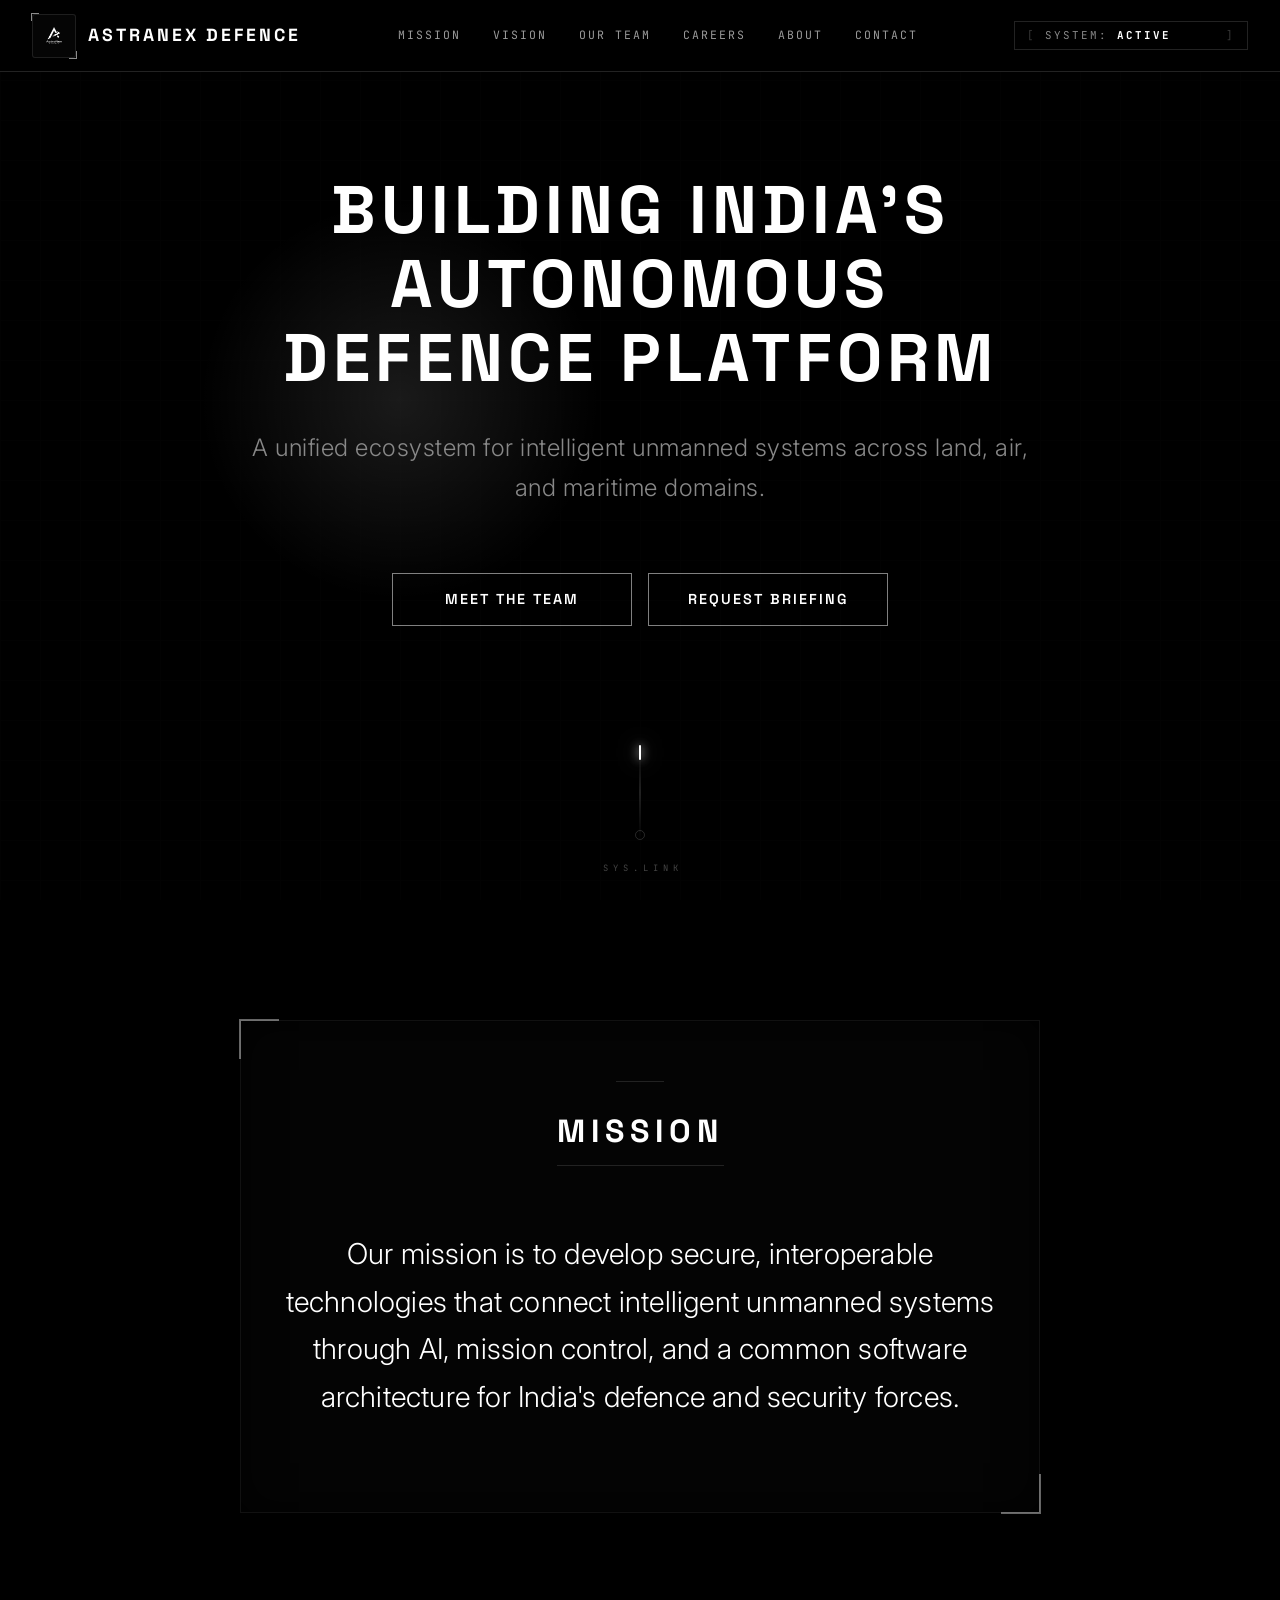
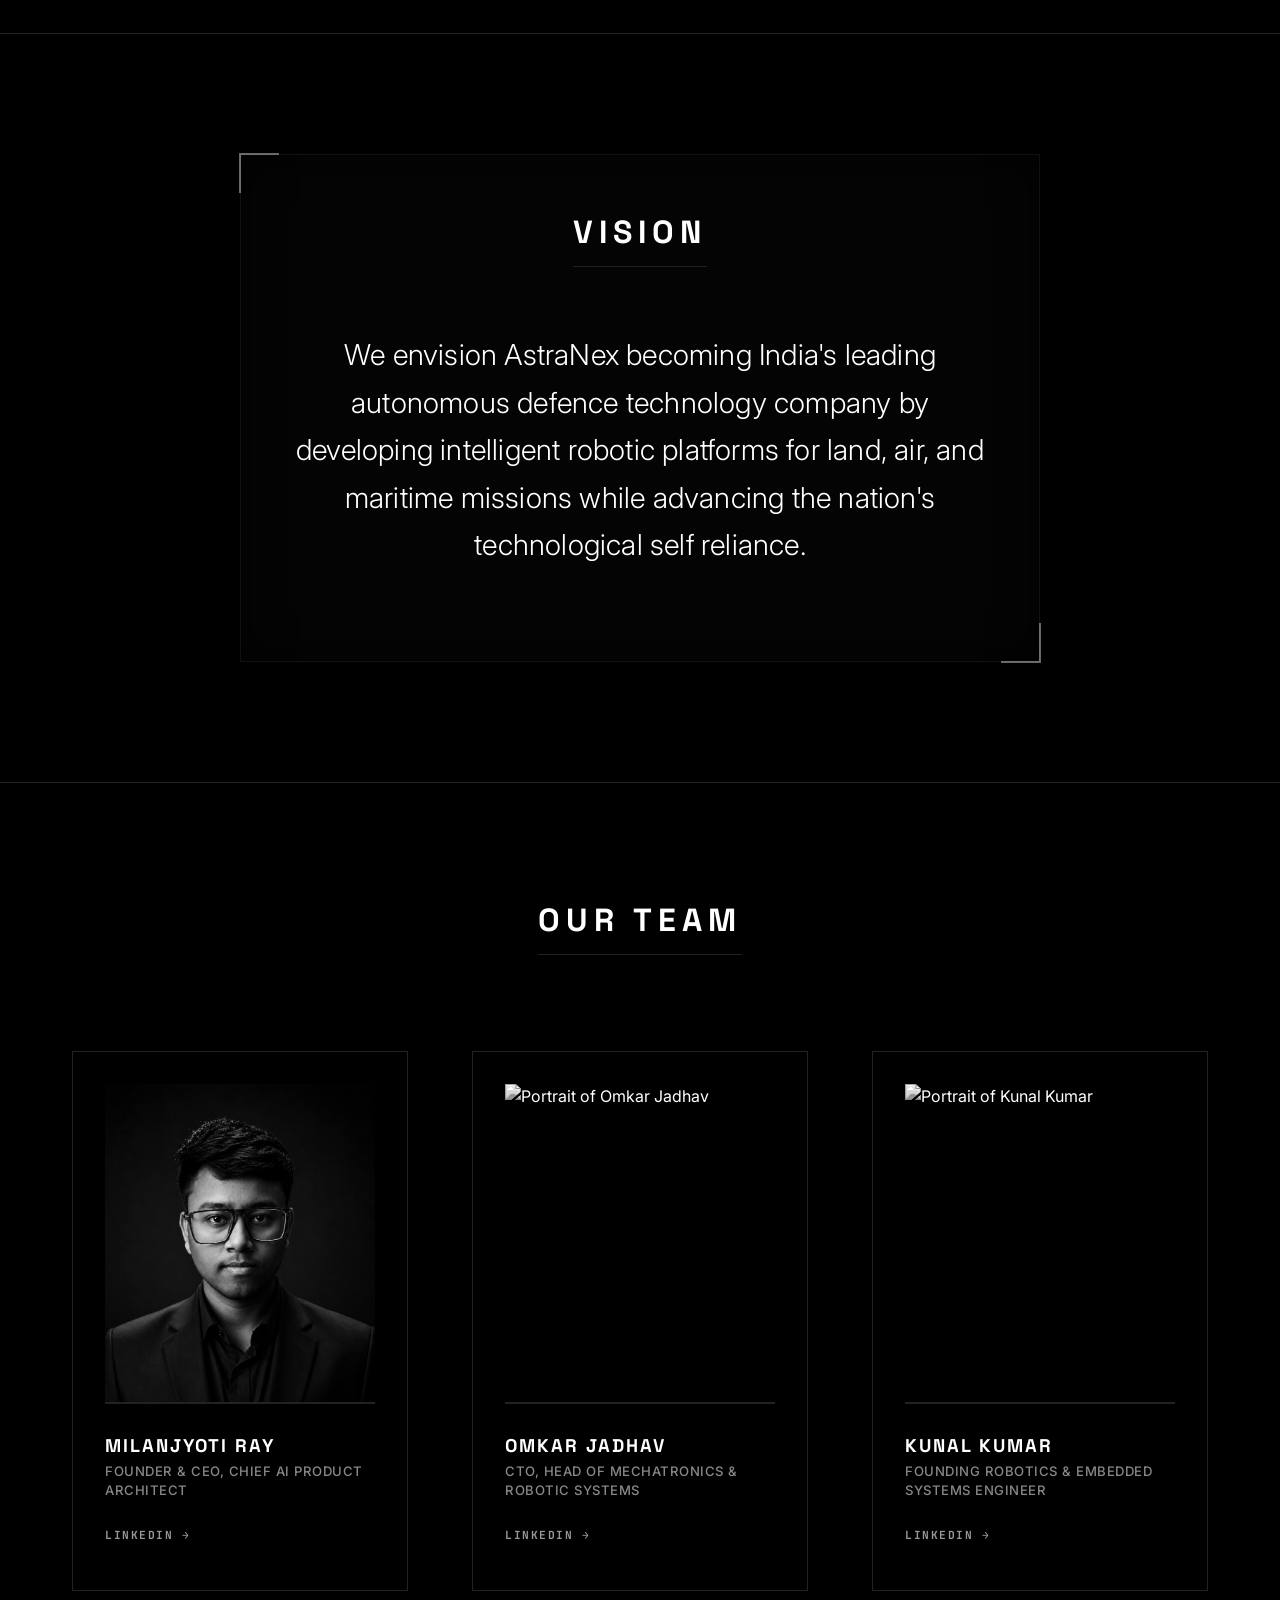
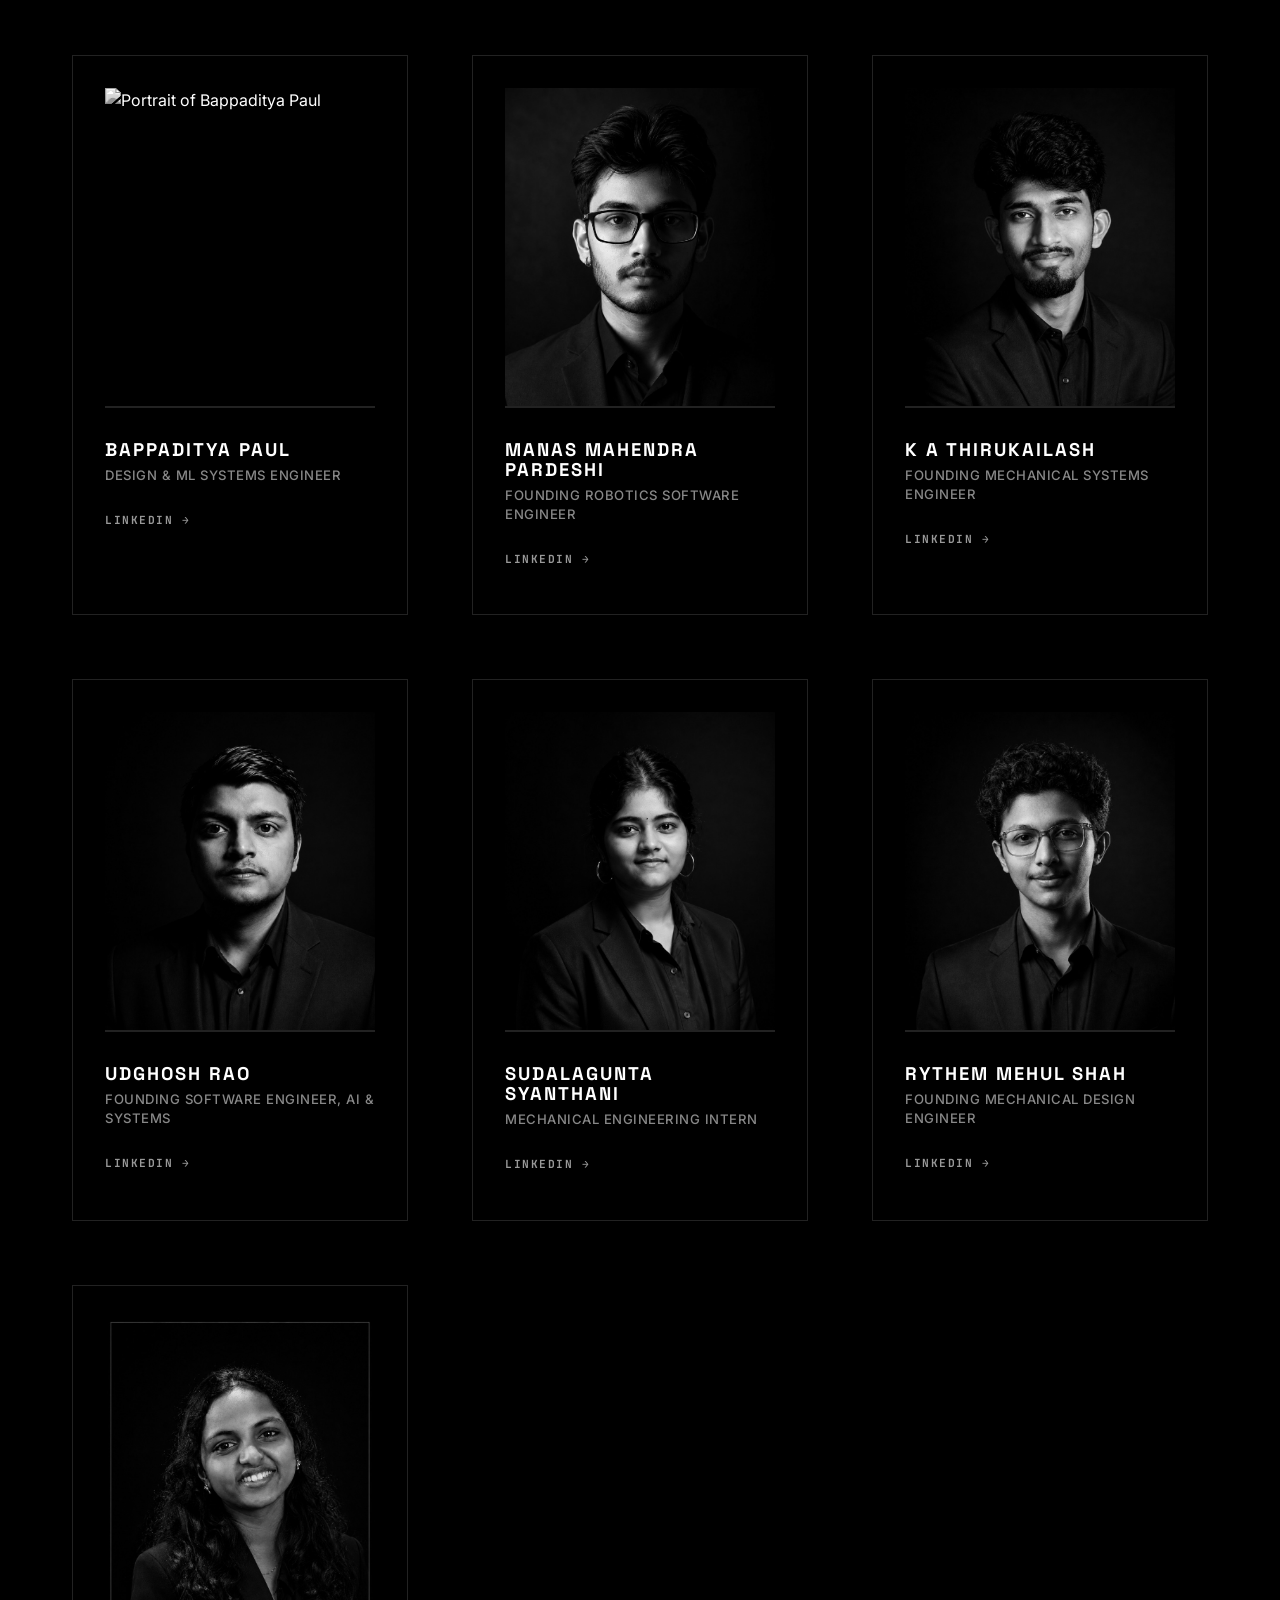
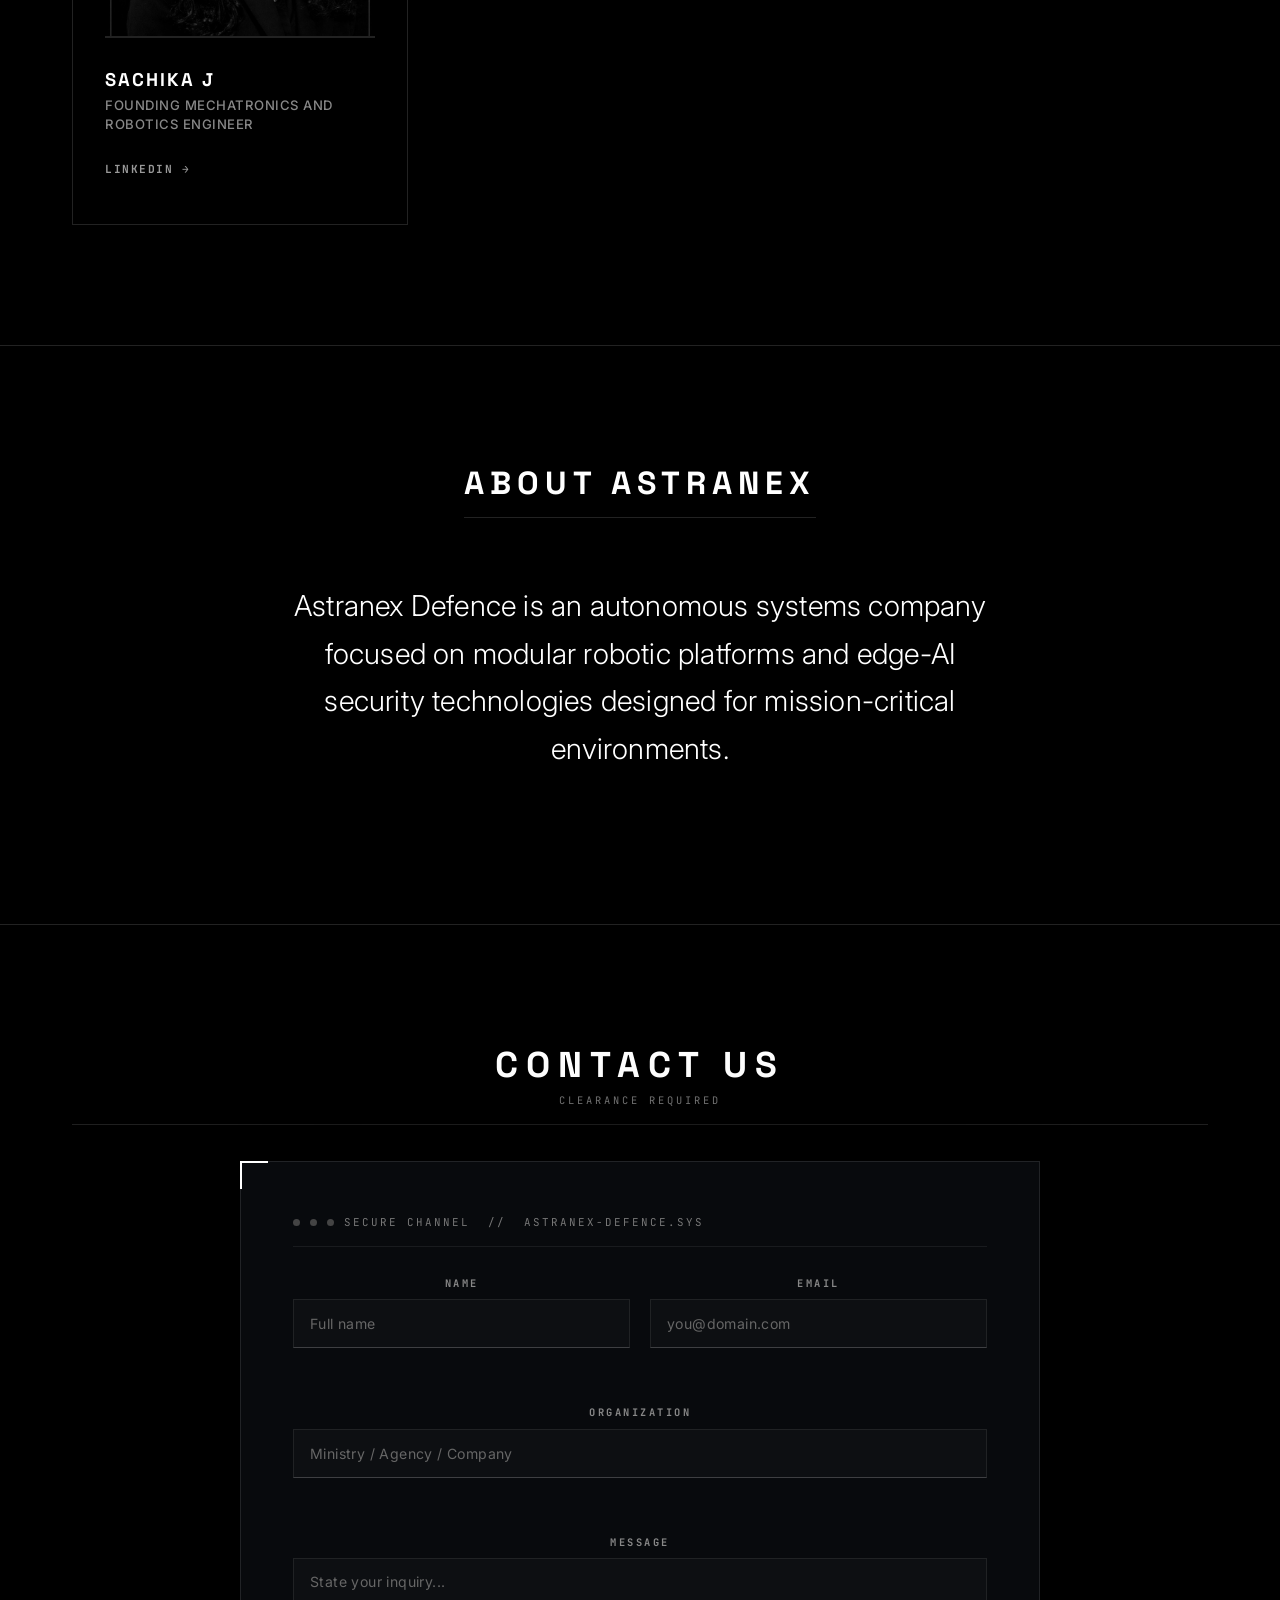
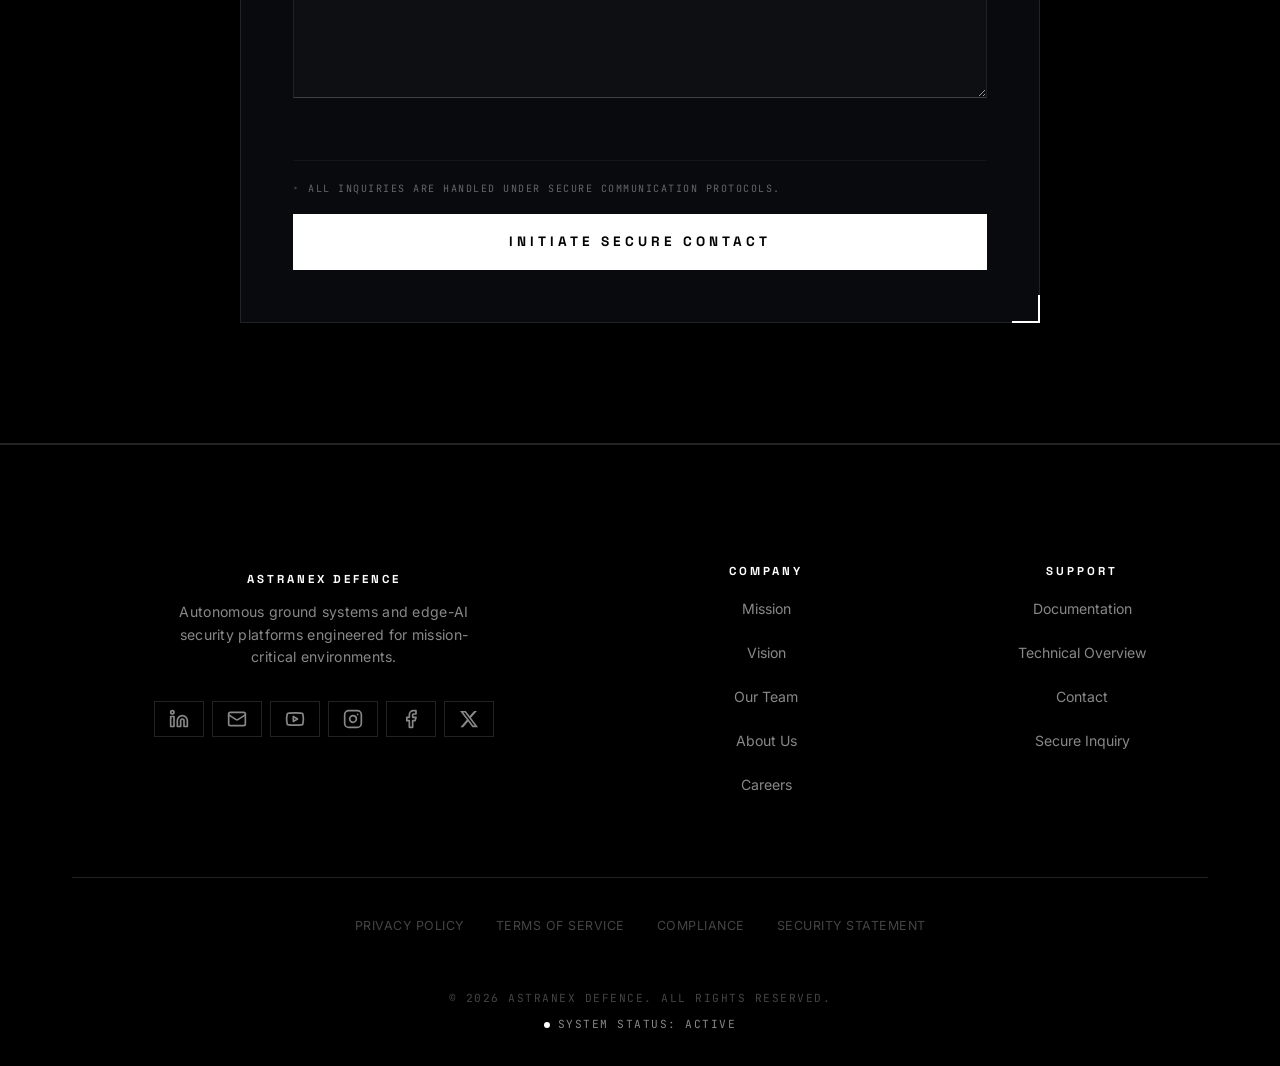
==== index.html @ 492869b7 "Add Sachika J to team section" ====
<!DOCTYPE html>
<html lang="en">

<head>
    <!-- =============================================
         META & SEO
         ============================================= -->
    <meta charset="UTF-8">
    <meta name="viewport" content="width=device-width, initial-scale=1.0, viewport-fit=cover">
    <meta name="google-site-verification" content="GlnCQoNSGDd1tsLClUtDFIzfAUuzWb6lp-mYwBtH8ek" />
    <meta name="description"
        content="Astranex Defence — Autonomous ground systems and edge-AI security platforms engineered for mission-critical environments.">
    <meta name="theme-color" content="#000000">

    <!-- Open Graph -->
    <meta property="og:title" content="Astranex Defence | Intelligent Autonomy">
    <meta property="og:description"
        content="Autonomous defence and security systems powered by advanced robotics and edge-AI.">
    <meta property="og:type" content="website">
    <meta property="og:url" content="https://astranexdefence.com/">
    <meta property="og:image" content="https://astranexdefence.com/photo/astranex-preview.jpg">
    <meta property="og:image:width" content="1200">
    <meta property="og:image:height" content="627">

    <title>Astranex Defence | Intelligent Autonomy</title>

    <!-- =============================================
         FAVICON SETUP (relative paths for GitHub Pages)
         ============================================= -->
    <link rel="icon" type="image/x-icon" href="assets/icons/favicon.ico">
    <link rel="icon" type="image/png" sizes="32x32" href="assets/icons/favicon-32x32.png">
    <link rel="icon" type="image/png" sizes="16x16" href="assets/icons/favicon-16x16.png">
    <link rel="apple-touch-icon" sizes="180x180" href="assets/icons/apple-touch-icon.png">
    <link rel="manifest" href="assets/icons/site.webmanifest">

    <!-- =============================================
         FONTS
         ============================================= -->
    <link rel="preconnect" href="https://fonts.googleapis.com">
    <link rel="preconnect" href="https://fonts.gstatic.com" crossorigin>
    <link
        href="https://fonts.googleapis.com/css2?family=Space+Grotesk:wght@300;400;500;600;700&family=JetBrains+Mono:wght@400;700&family=Inter:wght@300;400;500&display=swap"
        rel="stylesheet">

    <!-- =============================================
         STYLES
         ============================================= -->
    <link rel="stylesheet" href="styles.css">
</head>

<body>
    <!-- Subtle grid background overlay -->
    <div class="grid-overlay" aria-hidden="true"></div>

    <!-- Glowing cursor trailing effect -->
    <div class="cursor-glow" id="cursor-glow" aria-hidden="true"></div>

    <!-- Scroll progress bar (top of viewport) -->
    <div class="scroll-progress" id="scroll-progress" aria-hidden="true"></div>

    <!-- =============================================
         HEADER / NAVIGATION
         ============================================= -->
    <header class="sticky-header" role="banner">
        <!-- Brand -->
        <a href="#hero" class="brand" aria-label="Astranex Defence — return to top">
            <span class="brand-symbol" aria-hidden="true">
                <img src="logo.png" alt="Astranex Defence logo" class="brand-logo" style="object-fit: contain;">
            </span>
            <span class="logo">ASTRANEX DEFENCE</span>
        </a>

        <!-- Desktop navigation -->
        <nav class="main-nav" aria-label="Primary navigation">
            <a href="#mission">Mission</a>
            <a href="#vision">Vision</a>
            <a href="#team">Our Team</a>
            <a href="careers.html">Careers</a>
            <a href="#about">About</a>
            <a href="#contact">Contact</a>
        </nav>

        <!-- System status badge -->
        <div class="system-status" aria-label="System status">SYSTEM: <span class="active"
                aria-live="polite">ACTIVE</span></div>

        <!-- Mobile hamburger button -->
        <button class="hamburger" id="hamburger-btn" aria-label="Toggle navigation menu" aria-expanded="false"
            aria-controls="mobile-menu">
            <span class="hamburger-line"></span>
            <span class="hamburger-line"></span>
            <span class="hamburger-line"></span>
        </button>
    </header>

    <!-- Mobile navigation drawer -->
    <nav class="mobile-nav" id="mobile-menu" aria-label="Mobile navigation" aria-hidden="true">
        <a href="#mission" class="mobile-nav-link">Mission</a>
        <a href="#vision" class="mobile-nav-link">Vision</a>
        <a href="#team" class="mobile-nav-link">Our Team</a>
        <a href="careers.html" class="mobile-nav-link">Careers</a>
        <a href="#about" class="mobile-nav-link">About</a>
        <a href="#contact" class="mobile-nav-link">Contact</a>
    </nav>

    <!-- =============================================
         MAIN CONTENT
         ============================================= -->
    <main>

        <!-- ── HERO ───────────────────────────────── -->
        <section id="hero" class="hero-section" aria-labelledby="hero-heading">
            <div class="container">
                <div class="hero-content">
                    <h1 id="hero-heading">BUILDING INDIA'S AUTONOMOUS DEFENCE PLATFORM</h1>
                    <p class="subtext">A unified ecosystem for intelligent unmanned systems across land, air, and maritime domains.</p>
                    <div class="cta-group">
                        <a href="#team" class="btn btn-primary" id="cta-team">Meet The Team</a>
                        <a href="#contact" class="btn btn-secondary" id="cta-briefing">Request Briefing</a>
                    </div>
                </div>
            </div>

            <!-- Scroll indicator — Fiber Optic Data Stream -->
            <div class="scroll-indicator data-stream" aria-hidden="true" id="hero-scroll">
                <div class="stream-track"></div>
                <div class="stream-packet"></div>
                <div class="stream-target"></div>
                <span class="stream-label">SYS.LINK</span>
            </div>
        </section>

        <!-- ── MISSION ────────────────────────────── -->
        <section id="mission" class="content-section" aria-labelledby="mission-heading">
            <div class="container centered-layout tactical-frame">
                <div class="divider-top" aria-hidden="true"></div>
                <h2 class="section-title" id="mission-heading">MISSION</h2>
                <p class="mission-text">
                    Our mission is to develop secure, interoperable technologies that connect intelligent unmanned systems through AI, mission control, and a common software architecture for India's defence and security forces.
                </p>
            </div>
        </section>

        <!-- ── VISION ─────────────────────────────── -->
        <section id="vision" class="content-section" aria-labelledby="vision-heading">
            <div class="container centered-layout tactical-frame">
                <h2 class="section-title" id="vision-heading">VISION</h2>
                <p class="vision-text">
                    We envision AstraNex becoming India's leading autonomous defence technology company by developing intelligent robotic platforms for land, air, and maritime missions while advancing the nation's technological self reliance.
                </p>
            </div>
        </section>

        <!-- ── TEAM ───────────────────────────────── -->
        <section id="team" class="content-section" aria-labelledby="team-heading">
            <div class="container">
                <h2 class="section-title" id="team-heading">OUR TEAM</h2>
                <div class="team-grid">

                    <article class="team-member">
                        <img src="photo/Milanjyoti Ray.jpeg" alt="Portrait of Milanjyoti Ray" class="team-photo"
                            loading="lazy">
                        <div class="member-info">
                            <h3>Milanjyoti Ray</h3>
                            <div class="role">Founder &amp; CEO, Chief AI Product Architect</div>
                            <div class="expertise">Expertise: Autonomous Systems Strategy, AI Architecture, Defence
                                Product Vision</div>
                            <a href="https://www.linkedin.com/in/milanjyotiray/" class="linkedin-link" target="_blank"
                                rel="noopener noreferrer" aria-label="Milanjyoti Ray on LinkedIn">LinkedIn →</a>
                        </div>
                    </article>

                    <article class="team-member">
                        <img src="photo/Omkar Jadhav.jpeg" alt="Portrait of Omkar Jadhav" class="team-photo"
                            loading="lazy">
                        <div class="member-info">
                            <h3>Omkar Jadhav</h3>
                            <div class="role">CTO, Head of Mechatronics &amp; Robotic Systems</div>
                            <div class="expertise">Expertise: Robotics Engineering, Mechanical Design, Embedded Systems
                            </div>
                            <a href="https://www.linkedin.com/in/omkar-jadhav-399158227/" class="linkedin-link"
                                target="_blank" rel="noopener noreferrer" aria-label="Omkar Jadhav on LinkedIn">LinkedIn
                                →</a>
                        </div>
                    </article>

                    <article class="team-member">
                        <img src="photo/Kunal kumar.jpeg" alt="Portrait of Kunal Kumar" class="team-photo"
                            loading="lazy">
                        <div class="member-info">
                            <h3>Kunal Kumar</h3>
                            <div class="role">Founding Robotics &amp; Embedded Systems Engineer</div>
                            <div class="expertise">Expertise: Embedded Hardware, Mobility Systems, Control Architecture
                            </div>
                            <a href="https://www.linkedin.com/in/kunal-kumar-bb0775247/" class="linkedin-link"
                                target="_blank" rel="noopener noreferrer" aria-label="Kunal Kumar on LinkedIn">LinkedIn
                                →</a>
                        </div>
                    </article>

                    <article class="team-member">
                        <img src="photo/Bappaditya Paul.jpeg" alt="Portrait of Bappaditya Paul" class="team-photo"
                            loading="lazy">
                        <div class="member-info">
                            <h3>Bappaditya Paul</h3>
                            <div class="role">Design &amp; ML Systems Engineer</div>
                            <div class="expertise">Expertise: Machine Learning Systems, Interface Design, AI Deployment
                            </div>
                            <a href="https://www.linkedin.com/in/bappaditya-paul-009669317/" class="linkedin-link"
                                target="_blank" rel="noopener noreferrer"
                                aria-label="Bappaditya Paul on LinkedIn">LinkedIn →</a>
                        </div>
                    </article>
                    <article class="team-member">
                        <img src="photo/Manas Mahendra Pardeshi.jpeg" alt="Portrait of Manas Mahendra Pardeshi" class="team-photo"
                            loading="lazy">
                        <div class="member-info">
                            <h3>Manas Mahendra Pardeshi</h3>
                            <div class="role">Founding Robotics Software Engineer</div>
                            <div class="expertise">Expertise: Robotics Software, ROS2 Development, Autonomous Navigation</div>
                            <a href="https://www.linkedin.com/in/manas-pardeshi-4b58bb352/" class="linkedin-link"
                                target="_blank" rel="noopener noreferrer"
                                aria-label="Manas Mahendra Pardeshi on LinkedIn">LinkedIn →</a>
                        </div>
                    </article>

                    <article class="team-member">
                        <img src="photo/K A Thirukailash.jpeg" alt="Portrait of K A Thirukailash" class="team-photo"
                            loading="lazy">
                        <div class="member-info">
                            <h3>K A Thirukailash</h3>
                            <div class="role">Founding Mechanical Systems Engineer</div>
                            <div class="expertise">Expertise: Mechanical Systems, Thermal Engineering, Robotics &amp; Cybersecurity</div>
                            <a href="https://www.linkedin.com/in/thirukailash-k-a-488a27325" class="linkedin-link"
                                target="_blank" rel="noopener noreferrer"
                                aria-label="K A Thirukailash on LinkedIn">LinkedIn →</a>
                        </div>
                    </article>

                    <article class="team-member">
                        <img src="photo/Udghosh Rao.jpeg" alt="Portrait of Udghosh Rao" class="team-photo"
                            loading="lazy">
                        <div class="member-info">
                            <h3>Udghosh Rao</h3>
                            <div class="role">Founding Software Engineer, AI &amp; Systems</div>
                            <div class="expertise">Expertise: Generative AI, Multi-Agent Systems &amp; Full Stack AI Engineering</div>
                            <a href="https://www.linkedin.com/in/udghosh-rao" class="linkedin-link"
                                target="_blank" rel="noopener noreferrer"
                                aria-label="Udghosh Rao on LinkedIn">LinkedIn →</a>
                        </div>
                    </article>

                    <article class="team-member">
                        <img src="photo/Sudalagunta Syanthani.jpeg" alt="Portrait of Sudalagunta Syanthani" class="team-photo"
                            loading="lazy">
                        <div class="member-info">
                            <h3>Sudalagunta Syanthani</h3>
                            <div class="role">Mechanical Engineering Intern</div>
                            <div class="expertise">Expertise: Aerospace Systems, CFD &amp; UAV Design</div>
                            <a href="https://www.linkedin.com/in/syanthani-sudalagunta-7404972a0" class="linkedin-link"
                                target="_blank" rel="noopener noreferrer"
                                aria-label="Sudalagunta Syanthani on LinkedIn">LinkedIn →</a>
                        </div>
                    </article>

                    <article class="team-member">
                        <img src="photo/Rythem Mehul Shah.jpeg" alt="Portrait of Rythem Mehul Shah" class="team-photo"
                            loading="lazy">
                        <div class="member-info">
                            <h3>Rythem Mehul Shah</h3>
                            <div class="role">Founding Mechanical Design Engineer</div>
                            <div class="expertise">Expertise: Mechanical Design, Vehicle Dynamics, FEA</div>
                            <a href="https://www.linkedin.com/in/rythem-shah" class="linkedin-link"
                                target="_blank" rel="noopener noreferrer"
                                aria-label="Rythem Mehul Shah on LinkedIn">LinkedIn →</a>
                        </div>
                    </article>

                    <article class="team-member">
                        <img src="photo/Sachika J.jpeg" alt="Portrait of Sachika J" class="team-photo"
                            loading="lazy">
                        <div class="member-info">
                            <h3>Sachika J</h3>
                            <div class="role">Founding Mechatronics and Robotics Engineer</div>
                            <div class="expertise">Expertise: Mechatronics, Robotics Control, Embedded Systems &amp; Sensor Integration</div>
                            <a href="https://www.linkedin.com/in/sachika-jayakumar" class="linkedin-link"
                                target="_blank" rel="noopener noreferrer"
                                aria-label="Sachika J on LinkedIn">LinkedIn →</a>
                        </div>
                    </article>

                </div>
            </div>
        </section>

        <!-- ── ABOUT ──────────────────────────────── -->
        <section id="about" class="content-section" aria-labelledby="about-heading">
            <div class="container centered-layout">
                <h2 class="section-title" id="about-heading">ABOUT ASTRANEX</h2>
                <p class="about-text">Astranex Defence is an autonomous systems company focused on modular robotic
                    platforms and edge-AI security technologies designed for mission-critical environments.</p>
            </div>
        </section>


        <!-- ── CONTACT ────────────────────────────── -->
        <section id="contact" class="content-section" aria-labelledby="contact-heading">
            <div class="container">
                <h2 class="section-title" id="contact-heading">CONTACT US</h2>
                <div class="form-container" role="region" aria-label="Secure contact form">
                    <!-- Terminal-style header bar -->
                    <div class="terminal-header" aria-hidden="true">
                        <span class="terminal-dot"></span>
                        <span class="terminal-dot"></span>
                        <span class="terminal-dot"></span>
                        SECURE CHANNEL &nbsp;// &nbsp;ASTRANEX-DEFENCE.SYS
                    </div>

                    <form class="contact-form" id="contact-form" novalidate>
                        <div class="form-row">
                            <div class="form-group">
                                <label for="name">NAME</label>
                                <input type="text" id="name" name="name" placeholder="Full name" required
                                    autocomplete="name">
                                <span class="field-line" aria-hidden="true"></span>
                                <span class="error-log" id="name-error" aria-live="polite"></span>
                            </div>
                            <div class="form-group">
                                <label for="email">EMAIL</label>
                                <input type="email" id="email" name="email" placeholder="you@domain.com" required
                                    autocomplete="email">
                                <span class="field-line" aria-hidden="true"></span>
                                <span class="error-log" id="email-error" aria-live="polite"></span>
                            </div>
                        </div>
                        <div class="form-group">
                            <label for="org">ORGANIZATION</label>
                            <input type="text" id="org" name="org" placeholder="Ministry / Agency / Company"
                                autocomplete="organization" required>
                            <span class="field-line" aria-hidden="true"></span>
                            <span class="error-log" id="org-error" aria-live="polite"></span>
                        </div>
                        <div class="form-group">
                            <label for="message">MESSAGE</label>
                            <textarea id="message" name="message" rows="5" placeholder="State your inquiry..."
                                required></textarea>
                            <span class="field-line" aria-hidden="true"></span>
                            <span class="error-log" id="message-error" aria-live="polite"></span>
                        </div>
                        <div class="form-footer">
                            <span class="secure-note">All inquiries are handled under secure communication
                                protocols.</span>
                            <button type="submit" class="btn-submit" id="submit-btn">Initiate Secure Contact</button>
                        </div>
                    </form>
                </div>
            </div>
        </section>

    </main>

    <!-- =============================================
         FOOTER
         ============================================= -->
    <footer class="main-footer" role="contentinfo">
        <div class="container">
            <div class="footer-grid">

                <!-- Brand column -->
                <div class="footer-col brand-col">
                    <h4 class="footer-heading brand">ASTRANEX DEFENCE</h4>
                    <p class="footer-desc">Autonomous ground systems and edge-AI security platforms engineered for
                        mission-critical environments.</p>
                    <nav class="social-links" aria-label="Social media links">
                        <a href="https://www.linkedin.com/company/astranexdefence/" target="_blank"
                            rel="noopener noreferrer" class="social-icon" aria-label="LinkedIn"><svg xmlns="http://www.w3.org/2000/svg" width="24" height="24" viewBox="0 0 24 24" fill="none" stroke="currentColor" stroke-width="2" stroke-linecap="round" stroke-linejoin="round"><path d="M16 8a6 6 0 0 1 6 6v7h-4v-7a2 2 0 0 0-2-2 2 2 0 0 0-2 2v7h-4v-7a6 6 0 0 1 6-6z" /><rect width="4" height="12" x="2" y="9" /><circle cx="4" cy="4" r="2" /></svg></a>
                        <a href="https://mail.google.com/mail/?view=cm&to=astranexdefence@gmail.com" target="_blank"
                            rel="noopener noreferrer" class="social-icon" aria-label="Email"><svg xmlns="http://www.w3.org/2000/svg" width="24" height="24" viewBox="0 0 24 24" fill="none" stroke="currentColor" stroke-width="2" stroke-linecap="round" stroke-linejoin="round"><rect width="20" height="16" x="2" y="4" rx="2" /><path d="m22 7-8.97 5.7a1.94 1.94 0 0 1-2.06 0L2 7" /></svg></a>
                        <a href="https://www.youtube.com/@astranexdefence" target="_blank" rel="noopener noreferrer"
                            class="social-icon" aria-label="YouTube"><svg xmlns="http://www.w3.org/2000/svg" width="24" height="24" viewBox="0 0 24 24" fill="none" stroke="currentColor" stroke-width="2" stroke-linecap="round" stroke-linejoin="round"><path d="M2.5 17a24.12 24.12 0 0 1 0-10 2 2 0 0 1 2-2 68.4 68.4 0 0 1 15 0 2 2 0 0 1 2 2 24.12 24.12 0 0 1 0 10 2 2 0 0 1-2 2 68.4 68.4 0 0 1-15 0 2 2 0 0 1-2-2z" /><path d="m10 15 5-3-5-3z" /></svg></a>
                        <a href="https://www.instagram.com/astranexdefence/" target="_blank" rel="noopener noreferrer"
                            class="social-icon" aria-label="Instagram"><svg xmlns="http://www.w3.org/2000/svg" width="24" height="24" viewBox="0 0 24 24" fill="none" stroke="currentColor" stroke-width="2" stroke-linecap="round" stroke-linejoin="round"><rect width="20" height="20" x="2" y="2" rx="5" ry="5" /><path d="M16 11.37A4 4 0 1 1 12.63 8 4 4 0 0 1 16 11.37z" /><line x1="17.5" x2="17.51" y1="6.5" y2="6.5" /></svg></a>
                        <a href="https://www.facebook.com/profile.php?id=61588546832508" target="_blank"
                            rel="noopener noreferrer" class="social-icon"
                            aria-label="Facebook"><svg xmlns="http://www.w3.org/2000/svg" width="24" height="24" viewBox="0 0 24 24" fill="none" stroke="currentColor" stroke-width="2" stroke-linecap="round" stroke-linejoin="round"><path d="M18 2h-3a5 5 0 0 0-5 5v3H7v4h3v8h4v-8h3l1-4h-4V7a1 1 0 0 1 1-1h3z" /></svg></a>
                        <a href="https://x.com/astranexdefence" target="_blank" rel="noopener noreferrer"
                            class="social-icon social-icon--x" aria-label="X (formerly Twitter)"><svg xmlns="http://www.w3.org/2000/svg" width="24" height="24" viewBox="0 0 24 24" fill="currentColor">
                                <path d="M18.244 2.25h3.308l-7.227 8.26 8.502 11.24H16.17l-5.214-6.817L4.99 21.75H1.68l7.73-8.835L1.254 2.25H8.08l4.713 6.231zm-1.161 17.52h1.833L7.084 4.126H5.117z"/>
                            </svg></a>
                    </nav>
                </div>

                <!-- Company links -->
                <div class="footer-col">
                    <h4 class="footer-heading">COMPANY</h4>
                    <ul class="footer-nav">
                        <li><a href="#mission">Mission</a></li>
                        <li><a href="#vision">Vision</a></li>
                        <li><a href="#team">Our Team</a></li>
                        <li><a href="#about">About Us</a></li>
                        <li><a href="careers.html">Careers</a></li>
                    </ul>
                </div>

                <!-- Support links -->
                <div class="footer-col">
                    <h4 class="footer-heading">SUPPORT</h4>
                    <ul class="footer-nav">
                        <li><a href="#contact">Documentation</a></li>
                        <li><a href="#contact">Technical Overview</a></li>
                        <li><a href="#contact">Contact</a></li>
                        <li><a href="#contact">Secure Inquiry</a></li>
                    </ul>
                </div>
            </div>

            <!-- Legal links -->
            <nav class="footer-legal" aria-label="Legal links">
                <a href="#contact">Privacy Policy</a>
                <a href="#contact">Terms of Service</a>
                <a href="#contact">Compliance</a>
                <a href="#contact">Security Statement</a>
            </nav>

            <!-- Bottom bar -->
            <div class="footer-bottom">
                <div class="copyright">© 2026 Astranex Defence. All rights reserved.</div>
                <div class="footer-status" aria-label="System online">
                    <span class="status-dot-live" aria-hidden="true"></span>
                    System Status: Active
                </div>
            </div>
        </div>
    </footer>

    <!-- =============================================
         TEAM MODAL POPUP
         ============================================= -->
    <div id="team-modal" class="team-modal" aria-hidden="true">
        <div class="team-modal-backdrop"></div>
        <div class="team-modal-container">
            <button class="team-modal-close" aria-label="Close modal">&times;</button>
            <div class="team-modal-body">
                <img src="" alt="" class="team-modal-photo" id="modal-photo">
                <div class="team-modal-info">
                    <h3 class="team-modal-name" id="modal-name"></h3>
                    <div class="team-modal-role" id="modal-role"></div>
                    <div class="team-modal-expertise" id="modal-expertise"></div>
                    <a href="#" class="btn btn-primary team-modal-linkedin" id="modal-linkedin" target="_blank" rel="noopener noreferrer">LinkedIn Profile</a>
                </div>
            </div>
        </div>
    </div>

    <!-- =============================================
         SCRIPTS
         ============================================= -->
    <script src="https://unpkg.com/lenis@1.1.20/dist/lenis.min.js"></script>
    <script src="script.js"></script>
</body>

</html>
---- styles.css ----
/* ==============================================
   ASTRANEX DEFENCE — Main Stylesheet
   Futuristic · Dark · Defence-Tech · Production-Ready
   ============================================== */

/* ──────────────────────────────────────────────
   1. DESIGN TOKENS
   ────────────────────────────────────────────── */
:root {
  /* Colors */
  --bg-color: #000000;
  --bg-surface: #080a0d;
  --text-primary: #ffffff;
  --text-secondary: #888888;
  --text-tertiary: #444444;
  --accent-color: #ffffff;
  --border-color: #222222;
  --border-light: rgba(255, 255, 255, 0.1);

  /* Typography */
  --font-primary: "Inter", sans-serif;
  --font-heading: "Space Grotesk", sans-serif;
  --font-mono: "JetBrains Mono", monospace;

  /* Spacing scale */
  --spacing-xs: 8px;
  --spacing-sm: 16px;
  --spacing-md: 32px;
  --spacing-lg: 64px;
  --spacing-xl: 120px;

  /* Header height — used for offset calculations */
  --header-h: 72px;
}

/* Mobile header is taller; override in breakpoint */
@media (max-width: 768px) {
  :root {
    --header-h: 60px;
  }
}

/* ──────────────────────────────────────────────
   2. RESET & BASE
   ────────────────────────────────────────────── */
*,
*::before,
*::after {
  margin: 0;
  padding: 0;
  box-sizing: border-box;
}

html {
  scroll-behavior: auto; /* Required for Lenis smooth scroll */
  font-size: 16px;
  background-color: var(--bg-color);
  color: var(--text-primary);
  /* Prevent horizontal scroll */
  overflow-x: hidden;
}

body {
  font-family: var(--font-primary);
  line-height: 1.6;
  overflow-x: hidden;
  -webkit-font-smoothing: antialiased;
  -moz-osx-font-smoothing: grayscale;

  /**
   * TACTICAL CROSSHAIR CURSOR
   * Replaces the native browser pointer with a custom SVG crosshair.
   * Encoded directly in CSS to avoid external HTTP requests or missing asset errors.
   */
  cursor: url("data:image/svg+xml,%3Csvg width='24' height='24' viewBox='0 0 24 24' xmlns='http://www.w3.org/2000/svg'%3E%3Cpath d='M12 2v20M2 12h20M12 8a4 4 0 1 0 0 8 4 4 0 1 0 0-8z' stroke='white' stroke-width='1.5' fill='none' opacity='0.7'/%3E%3C/svg%3E") 12 12, crosshair;
}

/* Ensure interactive elements keep the tactical crosshair or a pointer variant */
a, button, input, textarea, .team-member, .btn, .social-icon {
  cursor: url("data:image/svg+xml,%3Csvg width='24' height='24' viewBox='0 0 24 24' xmlns='http://www.w3.org/2000/svg'%3E%3Cpath d='M12 2v20M2 12h20M12 8a4 4 0 1 0 0 8 4 4 0 1 0 0-8z' stroke='white' stroke-width='1.5' fill='none' opacity='1'/%3E%3Ccircle cx='12' cy='12' r='2' fill='white'/%3E%3C/svg%3E") 12 12, pointer !important;
}

/* Anchor base */
a {
  text-decoration: none;
  color: inherit;
  transition: all 0.3s ease;
}

/* Images */
img {
  display: block;
  max-width: 100%;
}

/* Remove list bullets globally (nav lists handled separately) */
ul {
  list-style: none;
}

/* ──────────────────────────────────────────────
   3. TYPOGRAPHY
   ────────────────────────────────────────────── */
h1,
h2,
h3,
h4,
h5,
h6 {
  font-family: var(--font-heading);
  text-transform: uppercase;
  font-weight: 700;
  letter-spacing: 3px;
  margin-bottom: var(--spacing-sm);
  line-height: 1.1;
}

h1 {
  font-size: clamp(2rem, 5.5vw, 4.2rem);
  letter-spacing: clamp(2px, 1vw, 5px);
  margin-bottom: var(--spacing-md);
}

h2.section-title {
  font-size: clamp(1.4rem, 3vw, 2rem);
  letter-spacing: clamp(4px, 1.2vw, 6px);
  border-bottom: 1px solid var(--border-color);
  padding-bottom: var(--spacing-sm);
  margin-bottom: var(--spacing-lg);
  display: inline-block;
}

h3 {
  font-size: clamp(1rem, 2vw, 1.2rem);
  letter-spacing: 2px;
}

p {
  color: var(--text-secondary);
  font-size: clamp(0.95rem, 1.5vw, 1.05rem);
  margin-bottom: var(--spacing-md);
  letter-spacing: 0.3px;
  line-height: 1.7;
}

/* ──────────────────────────────────────────────
   4. LAYOUT UTILITIES
   ────────────────────────────────────────────── */
.container {
  max-width: 1200px;
  margin: 0 auto;
  padding: 0 var(--spacing-md);
  position: relative;
}

.centered-layout {
  text-align: center;
  max-width: 800px;
  margin-left: auto;
  margin-right: auto;
}

/**
 * TACTICAL FRAME EFFECT
 * Used to wrap the Mission and Vision text blocks.
 * Employs a very subtle backdrop-filter to create a physically 'frosted' glass plate 
 * hovering over the background grid, along with an inset black shadow for depth.
 */
.tactical-frame {
  position: relative;
  padding: 60px 40px;
  background: rgba(255, 255, 255, 0.015);
  border: 1px solid rgba(255, 255, 255, 0.05);
  box-shadow: inset 0 0 40px rgba(0, 0, 0, 0.8);
  -webkit-backdrop-filter: blur(4px);
  backdrop-filter: blur(4px);
  transition: border-color 0.4s ease, box-shadow 0.4s ease;
}

.tactical-frame::before,
.tactical-frame::after {
  content: "";
  position: absolute;
  width: 40px;
  height: 40px;
  border: 2px solid rgba(255, 255, 255, 0.4);
  pointer-events: none;
  transition: all 0.4s cubic-bezier(0.165, 0.84, 0.44, 1);
}

.tactical-frame::before {
  top: -2px;
  left: -2px;
  border-right: none;
  border-bottom: none;
}

.tactical-frame::after {
  bottom: -2px;
  right: -2px;
  border-left: none;
  border-top: none;
}

.tactical-frame:hover {
  border-color: rgba(255, 255, 255, 0.1);
  box-shadow: inset 0 0 60px rgba(0, 0, 0, 0.9), 0 0 30px rgba(255, 255, 255, 0.02);
}

.tactical-frame:hover::before,
.tactical-frame:hover::after {
  width: 60px;
  height: 60px;
  border-color: rgba(255, 255, 255, 1);
  box-shadow: 0 0 15px rgba(255, 255, 255, 0.4);
}

@media (max-width: 480px) {
  .container {
    padding: 0 var(--spacing-sm);
  }
}

/* ──────────────────────────────────────────────
   5. GRID OVERLAY BACKGROUND
   ────────────────────────────────────────────── */
.grid-overlay {
  position: fixed;
  inset: 0;
  background-image:
    linear-gradient(var(--border-color) 1px, transparent 1px),
    linear-gradient(90deg, var(--border-color) 1px, transparent 1px);
  background-size: 40px 40px;
  opacity: 0.07;
  pointer-events: none;
  z-index: 0;
}

/**
 * LASER SCAN ANIMATION
 * Creates a glowing horizontal bar that physically sweeps down the user's screen 
 * to mimic a radar or system diagnostic scanning the grid.
 */
.grid-overlay::after {
  content: "";
  position: absolute;
  top: 0;
  left: 0;
  right: 0;
  height: 2px;
  background: rgba(255, 255, 255, 0.4);
  /* Heavy glowing box-shadow for light emission */
  box-shadow: 0 0 20px rgba(255, 255, 255, 0.8), 0 0 40px rgba(255, 255, 255, 0.4);
  animation: laserScan 10s linear infinite;
  opacity: 0;
}

@keyframes laserScan {
  0% { transform: translateY(-50px); opacity: 0; }
  5% { opacity: 1; }
  95% { opacity: 1; }
  100% { transform: translateY(110vh); opacity: 0; }
}

/* ──────────────────────────────────────────────
   6. HEADER
   ────────────────────────────────────────────── */
.sticky-header {
  position: fixed;
  top: 0;
  left: 0;
  width: 100%;
  height: var(--header-h);
  display: flex;
  align-items: center;
  justify-content: space-between;
  padding: 0 var(--spacing-md);
  gap: var(--spacing-sm);
  background-color: rgba(0, 0, 0, 0.96);
  border-bottom: 1px solid var(--border-color);
  z-index: 1000;
  -webkit-backdrop-filter: blur(12px);
  backdrop-filter: blur(12px);
}

/* ── Brand ── */
.brand {
  display: inline-flex;
  align-items: center;
  gap: 12px;
  flex-shrink: 0;
}

.brand-symbol {
  width: 44px;
  height: 44px;
  display: inline-flex;
  align-items: center;
  justify-content: center;
  border: 1px solid var(--border-light);
  background: #050505;
  border-radius: 3px;
  position: relative;
  padding: 4px;
  transition: all 0.4s cubic-bezier(0.165, 0.84, 0.44, 1);
  flex-shrink: 0;
}

/**
 * BRAND LOGO CORNER BRACKETS
 * Generates the physical 'HUD' targeting brackets entirely using CSS pseudo-elements (::before / ::after)
 * without needing extra HTML wrappers.
 */
.brand-symbol::before,
.brand-symbol::after {
  content: "";
  position: absolute;
  width: 8px;
  height: 8px;
  border: 1px solid rgba(255, 255, 255, 0.55);
}

/* Top-Left Bracket */
.brand-symbol::before {
  top: -2px;
  left: -2px;
  border-right: none;
  border-bottom: none;
}

/* Bottom-Right Bracket */
.brand-symbol::after {
  bottom: -2px;
  right: -2px;
  border-left: none;
  border-top: none;
}

.brand-symbol:hover {
  border-color: var(--text-primary);
  /* Slightly expand the logo container, pushing the brackets outward */
  transform: scale(1.06);
}

.brand-logo {
  width: 100%;
  height: 100%;
  object-fit: cover;
  filter: grayscale(100%) brightness(1.1);
  image-rendering: -webkit-optimize-contrast;
}

.logo {
  font-family: var(--font-heading);
  font-weight: 700;
  letter-spacing: 3px;
  font-size: clamp(0.75rem, 1.5vw, 1.1rem);
  color: #ffffff;
  text-transform: uppercase;
  white-space: nowrap;
}

/* ── Desktop navigation ── */
.main-nav {
  display: flex;
  align-items: center;
  gap: var(--spacing-md);
}

.main-nav a {
  font-family: var(--font-mono);
  font-size: 0.72rem;
  text-transform: uppercase;
  letter-spacing: 2px;
  position: relative;
  opacity: 0.6;
  padding: 4px 0;
  /* Enlarge touch target */
  min-height: 44px;
  display: inline-flex;
  align-items: center;
  transition: opacity 0.3s ease, text-shadow 0.3s ease;
}

.main-nav a:hover,
.main-nav a:focus-visible {
  opacity: 1;
  text-shadow: 0 0 12px rgba(255, 255, 255, 0.4);
}

/* Underline sweep on hover */
.main-nav a::after {
  content: "";
  position: absolute;
  bottom: -2px;
  left: 0;
  width: 0;
  height: 1px;
  background-color: var(--text-primary);
  box-shadow: 0 0 8px rgba(255, 255, 255, 0.6);
  transition: width 0.45s cubic-bezier(0.165, 0.84, 0.44, 1);
}

.main-nav a:hover::after {
  width: 100%;
}

/* ── System status badge ── */
.system-status {
  font-family: var(--font-mono);
  font-size: 0.68rem;
  color: var(--text-secondary);
  letter-spacing: 2px;
  text-transform: uppercase;
  border: 1px solid var(--border-color);
  padding: 5px 12px;
  white-space: nowrap;
  flex-shrink: 0;
}

.system-status::before {
  content: "[ ";
  opacity: 0.4;
}

.system-status::after {
  content: " ]";
  opacity: 0.4;
}

.system-status .active {
  color: var(--text-primary);
  font-weight: 700;
  transition: opacity 0.15s ease;
  display: inline-block;
  min-width: 100px; /* Lock width to longest word to prevent layout shifting */
  text-align: left;
}

/* ── Hamburger button (mobile only) ── */
.hamburger {
  display: none;
  flex-direction: column;
  justify-content: center;
  align-items: center;
  gap: 5px;
  width: 44px;
  height: 44px;
  background: transparent;
  border: 1px solid var(--border-color);
  border-radius: 3px;
  cursor: pointer;
  padding: 0;
  flex-shrink: 0;
  /* Touch target */
  min-width: 44px;
  min-height: 44px;
  transition: border-color 0.25s ease;
}

.hamburger:hover {
  border-color: rgba(255, 255, 255, 0.4);
}

.hamburger:focus-visible {
  outline: 2px solid rgba(255, 255, 255, 0.5);
  outline-offset: 3px;
}

.hamburger-line {
  display: block;
  width: 20px;
  height: 1px;
  background-color: #ffffff;
  transform-origin: center;
  transition:
    transform 0.35s cubic-bezier(0.4, 0, 0.2, 1),
    opacity 0.35s ease,
    width 0.35s ease;
}

/* Animated X when open */
.hamburger[aria-expanded="true"] .hamburger-line:nth-child(1) {
  transform: translateY(6px) rotate(45deg);
}

.hamburger[aria-expanded="true"] .hamburger-line:nth-child(2) {
  opacity: 0;
  width: 0;
}

.hamburger[aria-expanded="true"] .hamburger-line:nth-child(3) {
  transform: translateY(-6px) rotate(-45deg);
}

/* ── Mobile nav drawer ── */
.mobile-nav {
  position: fixed;
  top: var(--header-h);
  left: 0;
  width: 100%;
  background: rgba(4, 4, 6, 0.98);
  -webkit-backdrop-filter: blur(16px);
  backdrop-filter: blur(16px);
  border-bottom: 1px solid var(--border-color);
  display: flex;
  flex-direction: column;
  padding: var(--spacing-sm) 0;
  z-index: 1100;
  /* Hidden by default */
  opacity: 0;
  pointer-events: none;
  transform: translateY(-8px);
  transition:
    opacity 0.3s ease,
    transform 0.3s ease;
}

.mobile-nav.open {
  opacity: 1;
  pointer-events: auto;
  transform: translateY(0);
}

.mobile-nav-link {
  font-family: var(--font-mono);
  font-size: 0.8rem;
  text-transform: uppercase;
  letter-spacing: 3px;
  color: var(--text-secondary);
  padding: 16px var(--spacing-md);
  border-bottom: 1px solid var(--border-color);
  transition:
    color 0.2s ease,
    background 0.2s ease;
  /* Generous touch target */
  min-height: 52px;
  display: flex;
  align-items: center;
}

.mobile-nav-link:last-child {
  border-bottom: none;
}

.mobile-nav-link:hover,
.mobile-nav-link:focus-visible {
  color: #fff;
  background: rgba(255, 255, 255, 0.03);
}

/* ──────────────────────────────────────────────
   7. HERO SECTION
   ────────────────────────────────────────────── */
.hero-section {
  min-height: 100svh;
  display: flex;
  align-items: center;
  justify-content: center;
  text-align: center;
  position: relative;
}

.hero-content {
  max-width: 820px;
  margin: 0 auto;
  animation: fadeUp 1.2s cubic-bezier(0.16, 1, 0.3, 1) both;
}

.subtext {
  font-size: clamp(1rem, 2.5vw, 1.5rem);
  color: var(--text-secondary);
  margin-bottom: var(--spacing-lg);
  font-weight: 300;
  letter-spacing: 0.5px;
}

.hero-section .container {
  padding-bottom: 100px;
}

/* CTA button row */
.cta-group {
  display: flex;
  flex-wrap: wrap;
  justify-content: center;
  gap: var(--spacing-sm);
}

.btn {
  display: inline-flex;
  align-items: center;
  justify-content: center;
  padding: 14px 20px;
  text-transform: uppercase;
  font-family: var(--font-heading);
  font-weight: 600;
  letter-spacing: 2px;
  border: 1px solid rgba(255, 255, 255, 0.5);
  cursor: pointer;
  transition:
    background 0.3s ease,
    color 0.3s ease,
    border-color 0.3s ease,
    box-shadow 0.3s ease,
    transform 0.3s ease;
  font-size: clamp(0.75rem, 1.5vw, 0.9rem);
  /* Touch-friendly */
  min-height: 48px;
  /* Lock both buttons to the exact same size */
  width: 240px;
}

.btn-primary,
.btn-secondary {
  background-color: transparent;
  color: var(--text-primary);
  box-shadow: 0 0 0 rgba(255, 255, 255, 0);
}

.btn-primary:hover,
.btn-secondary:hover {
  background-color: var(--text-primary);
  color: var(--bg-color);
  border-color: var(--text-primary);
  box-shadow: 0 0 25px rgba(255, 255, 255, 0.45);
  transform: translateY(-2px);
}

/* ──────────────────────────────────────────────
   8. CONTENT SECTIONS
   ────────────────────────────────────────────── */
.content-section {
  padding: var(--spacing-xl) 0;
  position: relative;
  border-bottom: 1px solid var(--border-color);
}

/* Large decorative section number (background watermark) */
.section-number {
  position: absolute;
  top: var(--spacing-lg);
  left: var(--spacing-md);
  font-family: var(--font-heading);
  font-size: clamp(6rem, 15vw, 12rem);
  font-weight: 700;
  color: #0f0f0f;
  z-index: 0;
  line-height: 1;
  -webkit-user-select: none;
  user-select: none;
  pointer-events: none;
}

/* Ensure section content sits above watermark */
.content-section > .container {
  position: relative;
  z-index: 1;
}

/* Mission / Vision / About large text */
.mission-text,
.vision-text,
.about-text {
  font-size: clamp(1.1rem, 2.5vw, 1.8rem);
  line-height: 1.65;
  color: var(--text-primary);
  font-weight: 300;
  letter-spacing: 0.2px;
}

/* ──────────────────────────────────────────────
   CINEMATIC REVEAL (BLUR & FADE-UP)
   ────────────────────────────────────────────── */
.cinematic-initial {
  opacity: 0;
  filter: blur(12px);
  transform: translateY(20px);
  transition: opacity 1.2s cubic-bezier(0.2, 0.8, 0.2, 1),
              filter 1.2s cubic-bezier(0.2, 0.8, 0.2, 1),
              transform 1.2s cubic-bezier(0.2, 0.8, 0.2, 1);
  will-change: opacity, filter, transform;
}

.cinematic-revealed {
  opacity: 1;
  filter: blur(0px);
  transform: translateY(0);
}

/* Small top divider on Mission */
.divider-top {
  width: 48px;
  height: 1px;
  background-color: var(--border-color);
  margin: 0 auto var(--spacing-md);
}

/* ──────────────────────────────────────────────
   9. TEAM SECTION
   ────────────────────────────────────────────── */
#team .container {
    text-align: center;
}

.team-grid {
  text-align: left;
  display: grid;
  grid-template-columns: repeat(auto-fit, minmax(260px, 1fr));
  gap: var(--spacing-lg);
  margin-top: var(--spacing-md);
}

.team-member {
  border: 1px solid var(--border-color);
  padding: var(--spacing-md);
  background-color: transparent;
  transition:
    transform 0.4s cubic-bezier(0.165, 0.84, 0.44, 1),
    border-color 0.4s ease,
    box-shadow 0.4s ease,
    background-color 0.4s ease;
  will-change: transform, box-shadow, border-color;
  position: relative;
}

.team-member:hover {
  transform: translateY(-4px);
  border-color: rgba(255, 255, 255, 0.3);
  background-color: transparent;
  box-shadow: 
    0 10px 20px rgba(0, 0, 0, 0.8),
    0 0 15px rgba(255, 255, 255, 0.05);
  z-index: 2; /* Ensures hovering card sits above others */
}

.team-member h3 {
  font-size: clamp(0.9rem, 2vw, 1.15rem);
  margin-bottom: 6px;
}

.team-member {
  cursor: pointer;
}

.team-member .role {
  font-size: 0.82rem;
  color: var(--text-secondary);
  margin-bottom: 0;
  text-transform: uppercase;
  font-weight: 500;
  letter-spacing: 0.5px;
  line-height: 1.4;
}

/* Hide expertise on the front card for a cleaner look — user specifically wants LinkedIn visible */
.team-member .expertise {
  display: none;
}

/* ──────────────────────────────────────────────
   10. TEAM MODAL POPUP (BLUR & GLOW)
   ────────────────────────────────────────────── */

/**
 * FIXED MODAL PARENT
 * Anchors to the screen and handles taking up the full viewport.
 * Note: Opacity is NOT animated on this parent layer to prevent browser bugs
 * where backdrop-filter blurs vanish during parent opacity animations.
 */
.team-modal {
  position: fixed;
  top: 0;
  left: 0;
  width: 100%;
  height: 100%;
  z-index: 9999;
  display: flex;
  align-items: center;
  justify-content: center;
  visibility: hidden;
  /* Removed parent opacity animation to fix browser backdrop-filter bug */
  transition: visibility 0.5s cubic-bezier(0.165, 0.84, 0.44, 1);
  padding: var(--spacing-md);
  box-sizing: border-box;
}

.team-modal.open {
  visibility: visible;
}

.team-modal-backdrop {
  position: absolute;
  top: 0;
  left: 0;
  width: 100%;
  height: 100%;
  /* Define full blur natively, but hide with opacity */
  background: rgba(0, 0, 0, 0.5);
  -webkit-backdrop-filter: blur(4px) grayscale(30%);
  backdrop-filter: blur(4px) grayscale(30%);
  opacity: 0;
  /* Defining the blur directly here allows us to smoothly transition it in/out */
  transition: opacity 0.5s cubic-bezier(0.165, 0.84, 0.44, 1);
}

.team-modal.open .team-modal-backdrop {
  opacity: 1;
}

.team-modal-container {
  position: relative;
  width: 100%;
  max-width: 900px;
  height: 480px; /* Forces exact same height for all team popup cards */
  max-height: 90vh;
  background: #050505;
  border: 1px solid rgba(255, 255, 255, 0.15);
  box-shadow: 
    0 30px 60px rgba(0, 0, 0, 0.9),
    0 0 40px rgba(255, 255, 255, 0.05);
  display: flex;
  flex-direction: column;
  opacity: 0;
  transform: translateY(30px) scale(0.98);
  transition: opacity 0.5s cubic-bezier(0.165, 0.84, 0.44, 1), transform 0.5s cubic-bezier(0.165, 0.84, 0.44, 1);
  overflow: hidden;
}

.team-modal.open .team-modal-container {
  opacity: 1;
  transform: translateY(0) scale(1);
}

.team-modal-close {
  position: absolute;
  top: 15px;
  right: 20px;
  background: none;
  border: none;
  color: #fff;
  font-size: 2rem;
  line-height: 1;
  cursor: pointer;
  z-index: 10;
  opacity: 0.6;
  transition: opacity 0.2s ease, transform 0.2s ease;
}

.team-modal-close:hover {
  opacity: 1;
  transform: scale(1.1);
}

.team-modal-body {
  display: flex;
  flex-direction: row;
  height: 100%;
}

.team-modal-photo {
  width: 40%;
  object-fit: cover;
  object-position: top center;
  filter: grayscale(80%);
  border-right: 1px solid rgba(255, 255, 255, 0.1);
}

.team-modal-info {
  width: 60%;
  padding: 40px;
  display: flex;
  flex-direction: column;
  justify-content: center;
  align-items: flex-start;
  overflow-y: auto; /* Handles any text overflow gracefully on fixed height */
}

.team-modal-name {
  font-size: clamp(1.5rem, 3vw, 2.5rem);
  margin-bottom: 5px;
  color: #fff;
}

.team-modal-role {
  font-size: 0.9rem;
  color: var(--text-secondary);
  text-transform: uppercase;
  letter-spacing: 2px;
  font-weight: 600;
  margin-bottom: 25px;
  padding-bottom: 15px;
  border-bottom: 1px solid rgba(255, 255, 255, 0.1);
  width: 100%;
}

.team-modal-expertise {
  font-size: 1rem;
  color: #ccc;
  line-height: 1.6;
  margin-bottom: 35px;
  font-weight: 300;
}

.team-modal-linkedin {
  width: auto;
  min-width: 180px;
}

@media (max-width: 768px) {
  .team-modal-container {
    height: 85vh; /* Extend fixed height vertically for mobile stack */
    max-height: 650px;
  }

  .team-modal-body {
    flex-direction: column;
  }
  
  .team-modal-photo {
    width: 100%;
    height: 300px;
    object-position: top center;
    border-right: none;
    border-bottom: 1px solid rgba(255, 255, 255, 0.1);
  }
  
  .team-modal-info {
    width: 100%;
    padding: 25px;
  }
}

.team-photo {
  width: 100%;
  height: 320px;
  object-fit: cover;
  object-position: top center;
  filter: grayscale(100%);
  margin-bottom: var(--spacing-md);
  transition:
    filter 0.5s ease,
    border-color 0.35s ease;
  border-bottom: 2px solid var(--border-color);
}

.team-member:hover .team-photo {
  filter: grayscale(20%);
  border-color: rgba(255, 255, 255, 0.3);
}

.linkedin-link {
  display: inline-flex;
  align-items: center;
  font-family: var(--font-mono);
  font-size: 0.7rem;
  text-transform: uppercase;
  font-weight: 700;
  letter-spacing: 1.5px;
  opacity: 0.6;
  min-height: 44px;
  margin-top: 15px;
  color: var(--text-primary);
  position: relative;
  z-index: 5;
  border-bottom: 1px solid transparent;
  transition: opacity 0.2s ease, border-color 0.2s ease;
}

.linkedin-link:hover {
  opacity: 1;
  border-bottom-color: var(--text-primary);
}

/* ──────────────────────────────────────────────
   10. CONTACT SECTION
   ────────────────────────────────────────────── */
#contact {
  isolation: isolate;
  position: relative;
}

#contact .container {
  z-index: 1;
  position: relative;
  text-align: center;
}

#contact .section-title {
  display: block;
  margin-bottom: 36px;
  padding-bottom: 18px;
  font-size: clamp(1.4rem, 2.8vw, 2.4rem);
  letter-spacing: clamp(4px, 1.5vw, 8px);
  font-weight: 700;
  color: #fff;
  border-bottom: 1px solid rgba(255, 255, 255, 0.12);
  position: relative;
}

/* Sub-label underneath Contact heading */
#contact .section-title::after {
  content: "CLEARANCE REQUIRED";
  display: block;
  font-family: var(--font-mono);
  font-size: 0.65rem;
  letter-spacing: 3px;
  color: #777;
  margin-top: 10px;
  font-weight: 400;
}

/* Form card */
.form-container {
  max-width: 800px;
  margin: 0 auto;
  padding: clamp(24px, 4.5vw, 52px);
  border: 1px solid rgba(255, 255, 255, 0.1);
  background: var(--bg-surface);
  box-shadow: 0 0 80px rgba(0, 0, 0, 0.7);
  position: relative;
}

/* Corner bracket — top-left */
.form-container::before {
  content: "";
  position: absolute;
  top: -1px;
  left: -1px;
  width: 28px;
  height: 28px;
  border-top: 2px solid #fff;
  border-left: 2px solid #fff;
  pointer-events: none;
}

/* Corner bracket — bottom-right */
.form-container::after {
  content: "";
  position: absolute;
  bottom: -1px;
  right: -1px;
  width: 28px;
  height: 28px;
  border-bottom: 2px solid #fff;
  border-right: 2px solid #fff;
  pointer-events: none;
}

/* Terminal bar inside form card */
.terminal-header {
  display: flex;
  align-items: center;
  gap: 10px;
  margin-bottom: 28px;
  padding-bottom: 14px;
  border-bottom: 1px solid rgba(255, 255, 255, 0.07);
  font-family: var(--font-mono);
  font-size: 0.68rem;
  color: #777;
  letter-spacing: 2px;
  text-transform: uppercase;
  flex-wrap: wrap;
}

.terminal-dot {
  width: 7px;
  height: 7px;
  border-radius: 50%;
  background: #444;
  display: inline-block;
  flex-shrink: 0;
}

/* Form layout */
.contact-form {
  display: flex;
  flex-direction: column;
  gap: 22px;
}

.form-row {
  display: grid;
  grid-template-columns: 1fr 1fr;
  gap: 20px;
}

.form-group {
  display: flex;
  flex-direction: column;
  gap: 8px;
  position: relative;
}

.form-group label {
  font-family: var(--font-mono);
  font-size: 0.65rem;
  font-weight: 700;
  letter-spacing: 2.5px;
  text-transform: uppercase;
  color: #888;
  transition: color 0.2s ease;
}

.form-group:focus-within label {
  color: #ccc;
}

.form-group input,
.form-group textarea {
  width: 100%;
  padding: 14px 16px;
  border: 1px solid rgba(255, 255, 255, 0.08);
  border-bottom: 1px solid rgba(255, 255, 255, 0.2);
  background: rgba(255, 255, 255, 0.02);
  color: #f0f0f0;
  font-family: var(--font-primary);
  font-size: clamp(0.85rem, 1.5vw, 0.95rem);
  letter-spacing: 0.4px;
  transition:
    border-color 0.2s ease,
    background 0.2s ease;
  outline: none;
  border-radius: 0;
  /* Touch-friendly */
  min-height: 48px;
  -webkit-appearance: none;
  appearance: none;
}

.form-group textarea {
  min-height: 140px;
  resize: vertical;
  font-family: var(--font-primary);
}

.form-group input::placeholder,
.form-group textarea::placeholder {
  color: #666;
  font-size: 0.88rem;
}

.form-group input:hover,
.form-group textarea:hover {
  border-color: rgba(255, 255, 255, 0.18);
  background: rgba(255, 255, 255, 0.03);
}

.form-group input:focus,
.form-group textarea:focus {
  border-color: rgba(255, 255, 255, 0.4);
  border-bottom-color: #ffffff;
  background: rgba(255, 255, 255, 0.05);
  box-shadow: inset 0 0 15px rgba(255, 255, 255, 0.05), 0 0 20px rgba(255, 255, 255, 0.05);
}

/* Animated underline scan effect */
.field-line {
  position: absolute;
  bottom: 0;
  left: 0;
  width: 0;
  height: 2px;
  background: #fff;
  box-shadow: 0 0 10px rgba(255, 255, 255, 0.8), 0 0 5px #fff;
  transition: width 0.5s cubic-bezier(0.165, 0.84, 0.44, 1);
  pointer-events: none;
}

.form-group input:focus ~ .field-line,
.form-group textarea:focus ~ .field-line {
  width: 100%;
}

/* Form footer row */
.form-footer {
  display: flex;
  flex-direction: column;
  align-items: flex-start;
  gap: 16px;
  margin-top: 6px;
  padding-top: 20px;
  border-top: 1px solid rgba(255, 255, 255, 0.05);
}

.secure-note {
  font-family: var(--font-mono);
  font-size: 0.63rem;
  letter-spacing: 1.5px;
  text-transform: uppercase;
  color: #666;
}

.secure-note::before {
  content: "▸ ";
  color: #444;
}

/* Submit button */
.btn-submit {
  width: 100%;
  border: 1px solid rgba(255, 255, 255, 0.8);
  border-radius: 0;
  padding: 18px 40px;
  background: #ffffff;
  color: #000000;
  font-family: var(--font-heading);
  text-transform: uppercase;
  font-weight: 700;
  letter-spacing: 4px;
  font-size: clamp(0.75rem, 1.5vw, 0.85rem);
  cursor: pointer;
  position: relative;
  overflow: hidden;
  /* Touch-friendly */
  min-height: 56px;
  transition:
    background 0.35s ease,
    color 0.35s ease,
    letter-spacing 0.35s ease;
}

/* Shimmer sweep on hover */
.btn-submit::before {
  content: "";
  position: absolute;
  top: 0;
  left: -100%;
  width: 100%;
  height: 100%;
  background: linear-gradient(
    90deg,
    transparent,
    rgba(255, 255, 255, 0.12),
    transparent
  );
  transition: left 0.5s ease;
}

.btn-submit:hover {
  background: transparent;
  color: #ffffff;
  letter-spacing: 6px;
}

.btn-submit:hover::before {
  left: 100%;
}

.btn-submit:active {
  background: rgba(255, 255, 255, 0.08);
  color: #fff;
}

/* ──────────────────────────────────────────────
   11. FOOTER
   ────────────────────────────────────────────── */
.main-footer {
  border-top: 1px solid var(--border-color);
  padding: var(--spacing-xl) 0 var(--spacing-md);
  background-color: #000;
  text-align: center;
}

.footer-grid {
  display: grid;
  grid-template-columns: 2fr 1fr 1fr;
  gap: var(--spacing-lg);
  margin-bottom: var(--spacing-lg);
}

.footer-heading {
  font-family: var(--font-heading);
  font-size: 0.72rem;
  color: var(--text-primary);
  margin-bottom: var(--spacing-sm);
  letter-spacing: 3px;
  font-weight: 700;
  text-transform: uppercase;
}

.brand-col .footer-desc {
  color: var(--text-secondary);
  font-size: 0.88rem;
  margin: 0 auto var(--spacing-md) auto;
  max-width: 300px;
  line-height: 1.6;
}

/* Social icon pills */
.social-links {
  display: flex;
  flex-wrap: wrap;
  justify-content: center;
  gap: var(--spacing-xs);
}

.social-icon {
  font-family: var(--font-mono);
  font-size: 0.68rem;
  color: var(--text-secondary);
  border: 1px solid var(--border-color);
  padding: 6px 14px;
  transition:
    background 0.4s cubic-bezier(0.165, 0.84, 0.44, 1),
    color 0.4s cubic-bezier(0.165, 0.84, 0.44, 1),
    border-color 0.4s cubic-bezier(0.165, 0.84, 0.44, 1),
    box-shadow 0.4s cubic-bezier(0.165, 0.84, 0.44, 1),
    transform 0.4s cubic-bezier(0.165, 0.84, 0.44, 1);
  text-transform: uppercase;
  letter-spacing: 1.5px;
  /* Touch-friendly */
  min-height: 36px;
  display: inline-flex;
  align-items: center;
}

.social-icon svg {
  width: 20px;
  height: 20px;
  stroke: currentColor;
  stroke-width: 2;
  stroke-linecap: round;
  stroke-linejoin: round;
  fill: none;
  display: inline-block;
  vertical-align: middle;
}

/* X (Twitter) uses a solid path fill instead of a stroke */
.social-icon--x svg {
  fill: currentColor;
  stroke: none;
}

.social-icon:hover {
  background: rgba(255, 255, 255, 0.05);
  color: #ffffff;
  border-color: #ffffff;
  box-shadow: 0 0 15px rgba(255, 255, 255, 0.5), inset 0 0 5px rgba(255, 255, 255, 0.2);
  transform: translateY(-2px);
}

/* Footer nav columns */
.footer-nav li {
  margin-bottom: 12px;
}

.footer-nav a {
  color: var(--text-secondary);
  font-size: 0.88rem;
  transition: color 0.2s ease;
  display: inline-block;
  /* Touch-friendly */
  min-height: 32px;
  line-height: 32px;
}

.footer-nav a:hover {
  color: var(--text-primary);
}

/* Legal link row */
.footer-legal {
  display: flex;
  flex-wrap: wrap;
  justify-content: center;
  gap: var(--spacing-md);
  padding: var(--spacing-md) 0;
  border-top: 1px solid var(--border-color);
  margin-top: var(--spacing-md);
}

.footer-legal a {
  color: var(--text-tertiary);
  font-size: 0.78rem;
  text-transform: uppercase;
  letter-spacing: 0.5px;
  transition: color 0.2s ease;
  min-height: 32px;
  line-height: 32px;
  display: inline-block;
}

.footer-legal a:hover {
  color: var(--text-primary);
}

/* Bottom bar */
.footer-bottom {
  display: flex;
  flex-direction: column;
  justify-content: center;
  align-items: center;
  padding-top: var(--spacing-sm);
  font-size: 0.7rem;
  color: #444;
  font-family: var(--font-mono);
  letter-spacing: 1.5px;
  text-transform: uppercase;
  flex-wrap: wrap;
  gap: 8px;
}

.footer-status {
  display: flex;
  align-items: center;
  gap: 8px;
  color: var(--text-secondary);
}

.status-dot {
  color: #555;
  font-size: 8px;
}

/* ──────────────────────────────────────────────
   12. SCROLL PROGRESS BAR
       (width driven by JS via CSS variable)
   ────────────────────────────────────────────── */
.scroll-progress {
  position: fixed;
  top: 0;
  left: 0;
  width: var(--scroll-pct, 0%);
  height: 2px;
  background: #ffffff;
  z-index: 2000;
  pointer-events: none;
  transition: width 0.1s linear;
  /* Subtle glow */
  box-shadow: 0 0 8px rgba(255, 255, 255, 0.4);
}

/* ──────────────────────────────────────────────
   13. HERO SCROLL INDICATOR
       Fiber Optic Data Stream (Enhanced)
   ────────────────────────────────────────────── */
.scroll-indicator.data-stream {
  position: absolute;
  bottom: 25px;
  left: 50%;
  transform: translateX(-50%);
  width: 140px;
  height: 130px;
  display: flex;
  flex-direction: column;
  justify-content: center;
  align-items: center;
  z-index: 10;
  cursor: pointer;
  animation: fadeUpCenter 1.8s 1.2s cubic-bezier(0.16, 1, 0.3, 1) both;
}

.stream-track {
  position: absolute;
  top: 0;
  left: 50%;
  transform: translateX(-50%);
  width: 1px;
  height: 95px;
  background: linear-gradient(to bottom, transparent, rgba(255, 255, 255, 0.25) 50%, transparent);
}

.stream-packet {
  position: absolute;
  top: 0;
  left: 50%;
  transform: translateX(-50%);
  width: 2px;
  height: 15px;
  background-color: var(--text-primary);
  border-radius: 4px;
  box-shadow: 0 0 10px rgba(255, 255, 255, 1), 0 0 20px rgba(255, 255, 255, 0.6);
  animation: streamShoot 2.5s infinite cubic-bezier(0.7, 0, 0.3, 1);
}

.stream-target {
  position: absolute;
  bottom: 35px;
  left: 50%;
  /* Removed transform here because the animation 'targetPulse' will manage the transform! */
  margin-left: -5px; /* Manually offset by exactly half its 10px width */
  width: 10px;
  height: 10px;
  border: 1px solid rgba(255, 255, 255, 0.15);
  border-radius: 50%;
  box-sizing: border-box;
  animation: targetPulse 2.5s infinite cubic-bezier(0.7, 0, 0.3, 1);
}

.stream-label {
  position: absolute;
  bottom: 0px;
  left: 50%;
  transform: translateX(-50%);
  font-family: var(--font-mono);
  font-size: 0.55rem;
  letter-spacing: 5px;
  color: var(--text-tertiary);
  text-transform: uppercase;
  transition: color 0.3s ease, text-shadow 0.3s ease;
  margin-left: 2.5px; /* Offset to counter exactly half of the 5px letter-spacing, preserving exact optical center */
}

.scroll-indicator.data-stream:hover .stream-label {
  color: var(--text-secondary);
  text-shadow: 0 0 8px rgba(255, 255, 255, 0.3);
}

@keyframes streamShoot {
  0% { transform: translateY(-15px); opacity: 0; height: 15px; }
  10% { opacity: 1; height: 35px; }
  60% { transform: translateY(90px); opacity: 1; height: 8px; }
  75%, 100% { transform: translateY(95px); opacity: 0; }
}

@keyframes targetPulse {
  0%, 55% { transform: scale(0.8); border-color: rgba(255, 255, 255, 0.1); background-color: transparent; }
  60% { transform: scale(1.6); border-color: rgba(255, 255, 255, 0.8); background-color: rgba(255, 255, 255, 0.2); }
  100% { transform: scale(0.8); border-color: rgba(255, 255, 255, 0.1); background-color: transparent; }
}

/* Live status dot — pulsing green equivalent in white */
.status-dot-live {
  display: inline-block;
  width: 6px;
  height: 6px;
  border-radius: 50%;
  background: #fff;
  animation: pulse 2.5s ease-in-out infinite;
}

@keyframes pulse {
  0%,
  100% {
    opacity: 1;
    box-shadow: 0 0 0 0 rgba(255, 255, 255, 0.4);
  }

  50% {
    opacity: 0.7;
    box-shadow: 0 0 0 5px rgba(255, 255, 255, 0);
  }
}

/* ──────────────────────────────────────────────
   14. ANIMATIONS
   ────────────────────────────────────────────── */
@keyframes fadeUp {
  from {
    opacity: 0;
    transform: translateY(24px);
  }

  to {
    opacity: 1;
    transform: translateY(0);
  }
}

@keyframes fadeUpCenter {
  from {
    opacity: 0;
    transform: translate(-50%, 24px);
  }

  to {
    opacity: 1;
    transform: translate(-50%, 0);
  }
}

/* Intersection Observer triggered class (set by JS) */
.section-animate {
  opacity: 0;
  transform: translateY(24px);
  transition:
    opacity 0.75s cubic-bezier(0.16, 1, 0.3, 1),
    transform 0.75s cubic-bezier(0.16, 1, 0.3, 1);
}

.section-animate.visible {
  opacity: 1;
  transform: translateY(0);
}

/* ──────────────────────────────────────────────
   13. RESPONSIVE BREAKPOINTS
   ────────────────────────────────────────────── */

/* ── Large tablets / small desktops ── */
@media (max-width: 1024px) {
  .main-nav {
    gap: var(--spacing-sm);
  }

  /* Keep system-status visible — just shrink font */
  .system-status {
    font-size: 0.6rem;
    padding: 4px 8px;
    letter-spacing: 1.5px;
  }
}

/* ── Tablets (600–900px): 2-column team grid ── */
@media (min-width: 600px) and (max-width: 900px) {
  .team-grid {
    grid-template-columns: 1fr 1fr;
    gap: var(--spacing-md);
  }
}

/* ── Tablets: footer ── */
@media (max-width: 900px) {
  .footer-grid {
    grid-template-columns: 1fr 1fr;
    gap: var(--spacing-md);
  }

  .brand-col {
    grid-column: span 2;
    margin-bottom: var(--spacing-md);
  }
}

/* ── Mobile (hamburger kicks in at 768px) ── */
@media (max-width: 768px) {
  /* ---- Header layout ---- */
  .hamburger {
    display: flex;
  }

  .main-nav {
    display: none;
  }
  .scroll-indicator {
    position: absolute;
    left: 50%;
    transform: translateX(-50%);
    bottom: 24px;
  }

  /* replaced by mobile drawer */
  /* System status: hide from header on mobile — shown inside mobile drawer instead */
  .system-status {
    display: none;
  }

  .sticky-header {
    padding: 0 var(--spacing-sm);
    justify-content: space-between;
  }

  /* ---- Mobile nav drawer premium upgrades ---- */
  /* Status strip at top of drawer */
  .mobile-nav::before {
    content: "SYSTEM: ACTIVE  //  SECURE CHANNEL";
    display: block;
    font-family: var(--font-mono);
    font-size: 0.6rem;
    letter-spacing: 2px;
    color: #333;
    text-transform: uppercase;
    padding: 10px var(--spacing-md);
    border-bottom: 1px solid #111;
    background: #040406;
  }

  /* Each mobile nav link — full-width with arrow indicator */
  .mobile-nav-link {
    padding: 18px var(--spacing-md);
    font-size: 0.85rem;
    letter-spacing: 3.5px;
    position: relative;
  }

  /* Right-arrow indicator on each link */
  .mobile-nav-link::after {
    content: "→";
    position: absolute;
    right: var(--spacing-md);
    opacity: 0;
    transform: translateX(-6px);
    transition:
      opacity 0.2s ease,
      transform 0.2s ease;
    font-size: 0.9rem;
  }

  .mobile-nav-link:hover::after,
  .mobile-nav-link:focus-visible::after {
    opacity: 0.5;
    transform: translateX(0);
  }

  /* Touch active state — visible tap feedback */
  .mobile-nav-link:active {
    background: rgba(255, 255, 255, 0.06);
    color: #fff;
  }

  /* ---- Hero ---- */
  .hero-section {
    min-height: 100svh;
  }

  /* ---- Section watermark numbers ---- */
  .section-number {
    font-size: clamp(4rem, 20vw, 8rem);
  }

  /* ---- Team grid — MOBILE HORIZONTAL LAYOUT ---- */
  /* Switch from tall vertical cards to compact horizontal rows */
  .team-grid {
    grid-template-columns: 1fr;
    /* one card per row */
    gap: var(--spacing-sm);
    /* tighter spacing */
  }

  /* Card becomes a horizontal flex row */
  .team-member {
    display: flex;
    flex-direction: row;
    align-items: flex-start;
    gap: 0;
    /* gap handled by member-info padding */
    padding: 0;
    /* photo flush with card edge */
    overflow: hidden;
  }

  /* Square photo — fixed width on the left */
  .team-photo {
    width: 110px;
    height: 130px;
    min-width: 110px;
    /* prevent shrinking */
    object-fit: cover;
    object-position: top center;
    margin-bottom: 0;
    /* remove bottom margin */
    border-bottom: none;
    border-right: 2px solid var(--border-color);
    /* vertical divider instead */
    flex-shrink: 0;
    align-self: stretch;
    /* fill full card height */
  }

  /* On tap, colour accent on the right border divider */
  .team-member:active .team-photo {
    border-right-color: rgba(255, 255, 255, 0.4);
  }

  /* Info block fills remaining space */
  .team-member .member-info {
    flex: 1;
    padding: 14px 16px;
    display: flex;
    flex-direction: column;
    justify-content: center;
  }

  /* Tighten typography inside horizontal cards */
  .team-member h3 {
    font-size: 0.9rem;
    letter-spacing: 1.5px;
    margin-bottom: 4px;
  }

  .team-member .role {
    font-size: 0.72rem;
    letter-spacing: 0.3px;
    margin-bottom: 6px;
    line-height: 1.3;
  }

  .team-member .expertise {
    font-size: 0.75rem;
    margin-bottom: 10px;
    line-height: 1.4;
    display: -webkit-box;
    -webkit-line-clamp: 2;
    /* truncate long expertise text */
    line-clamp: 2;
    /* standard property */
    -webkit-box-orient: vertical;
    overflow: hidden;
  }

  /* LinkedIn link compact */
  .linkedin-link {
    font-size: 0.65rem;
    min-height: 32px;
    padding: 0;
    letter-spacing: 1px;
  }

  /* Touch tap replaces hover on team cards */
  .team-member:active {
    transform: none;
    /* no lift on mobile — border flash instead */
    border-color: rgba(255, 255, 255, 0.35);
  }

  /* Hover desaturation still works (on tablets with stylus) */
  .team-member:hover .team-photo,
  .team-member:active .team-photo {
    filter: grayscale(20%);
  }

  /* ---- Contact form ---- */
  .form-row {
    grid-template-columns: 1fr;
  }

  #contact .section-title {
    font-size: 1.4rem;
    letter-spacing: 4px;
    margin-bottom: 20px;
    padding-bottom: 12px;
  }

  #contact .btn-submit {
    padding: 16px 24px;
    letter-spacing: 3px;
  }

  /* Button touch state */
  .btn:active {
    opacity: 0.75;
    transform: scale(0.98);
  }

  .btn-submit:active {
    background: rgba(255, 255, 255, 0.08);
    color: #fff;
  }

  /* Touch feedback for LinkedIn links */
  .linkedin-link:active {
    opacity: 1;
    text-decoration: underline;
  }

  /* ---- Footer ---- */
  .footer-grid {
    grid-template-columns: 1fr;
    gap: var(--spacing-md);
  }

  .brand-col {
    grid-column: span 1;
  }

  .footer-bottom {
    flex-direction: column;
    align-items: flex-start;
    gap: 6px;
  }

  .footer-legal {
    gap: var(--spacing-sm);
    flex-wrap: wrap;
  }

  /* Social icons — larger tap target on mobile */
  .social-icon {
    padding: 9px 16px;
    font-size: 0.7rem;
  }

  .social-icon:active {
    background: rgba(255, 255, 255, 0.15);
    color: #ffffff;
    border-color: #ffffff;
    box-shadow: 0 0 10px rgba(255, 255, 255, 0.6), inset 0 0 5px rgba(255, 255, 255, 0.3);
    transform: translateY(1px); /* Make it press INTO the screen on touch */
    transition-duration: 0.1s; /* Snap down quickly */
  }
}

/* ── Small phones (≤480px) ── */
@media (max-width: 480px) {
  :root {
    --spacing-lg: 48px;
    --spacing-xl: 72px;
  }

  h1 {
    letter-spacing: 1px;
  }

  .cta-group {
    flex-direction: column;
    margin-top: 24px;
  }

  .btn {
    width: 100%;
    justify-content: center;
    min-height: 44px;
    padding: 12px 20px;
  }

  .brand-symbol {
    width: 38px;
    height: 38px;
  }

  .logo {
    font-size: 0.7rem;
    letter-spacing: 2px;
  }

  .tactical-frame {
    padding: 35px 20px;
  }

  .form-container {
    padding: 25px 15px;
  }

  /* Horizontal card: slightly narrower photo on very small screens */
  .team-photo {
    width: 90px;
    min-width: 90px;
    /* height is auto (stretch) — do NOT set a fixed height here */
  }

  .team-member .member-info {
    padding: 12px;
  }

  .footer-legal {
    flex-direction: column;
    gap: 8px;
  }
}

/* ── Accessibility: respect reduced motion preference ── */
@media (prefers-reduced-motion: reduce) {
  *,
  *::before,
  *::after {
    animation-duration: 0.01ms !important;
    animation-iteration-count: 1 !important;
    transition-duration: 0.01ms !important;
  }

  html {
    scroll-behavior: auto;
  }
}

/* ──────────────────────────────────────────────
   15. ERROR STATES & GLITCH EFFECTS
   ────────────────────────────────────────────── */

.error-log {
  display: block;
  font-family: var(--font-mono, 'JetBrains Mono', monospace);
  font-size: 0.75rem;
  color: #ff3333;
  margin-top: 8px;
  min-height: 18px;
  opacity: 0;
  transition: opacity 0.3s ease;
  text-transform: uppercase;
  letter-spacing: 1.5px;
}

.error-log.active {
  opacity: 1;
}

.error-log.active::after {
  content: '_';
  animation: type-blink 1s step-end infinite;
}

@keyframes type-blink {
  0%, 100% { opacity: 1; }
  50% { opacity: 0; }
}

.btn-submit.btn-error {
  border-color: #ff3333;
  color: #ff3333;
  background-color: rgba(255, 51, 51, 0.05);
  animation: glitch-shake 0.4s cubic-bezier(.36,.07,.19,.97) both;
}

.btn-submit.btn-error::before {
  display: none;
}

@keyframes glitch-shake {
  10%, 90% { transform: translate3d(-2px, 0, 0); }
  20%, 80% { transform: translate3d(3px, 0, 0); }
  30%, 50%, 70% { transform: translate3d(-5px, 0, 0); }
  40%, 60% { transform: translate3d(5px, 0, 0); }
}

/* ──────────────────────────────────────────────
   16. GHOSTLY TRAILING CURSOR GLOW
   ────────────────────────────────────────────── */
.cursor-glow {
  position: fixed;
  top: 0;
  left: 0;
  width: 400px;
  height: 400px;
  pointer-events: none; /* Crucial: lets clicks pass right through it */
  z-index: 0; /* Kept low so it sits 'behind' text */
  will-change: transform;
}

.cursor-glow::after {
  content: "";
  position: absolute;
  top: 50%;
  left: 50%;
  width: 100%;
  height: 100%;
  background: radial-gradient(circle closest-side, rgba(255, 255, 255, 0.10) 0%, transparent 100%);
  border-radius: 50%;
  /* Soft pulse to make it feel alive even when mouse is still */
  animation: glow-breathe 4s infinite alternate ease-in-out;
}

@keyframes glow-breathe {
  0% { opacity: 0.6; transform: translate(-50%, -50%) scale(0.9); }
  100% { opacity: 1; transform: translate(-50%, -50%) scale(1.1); }
}

/* Hide the custom glow completely on tablets/phones to save perf on touch devices */
@media (max-width: 1024px) {
  .cursor-glow {
    display: none !important;
  }
}
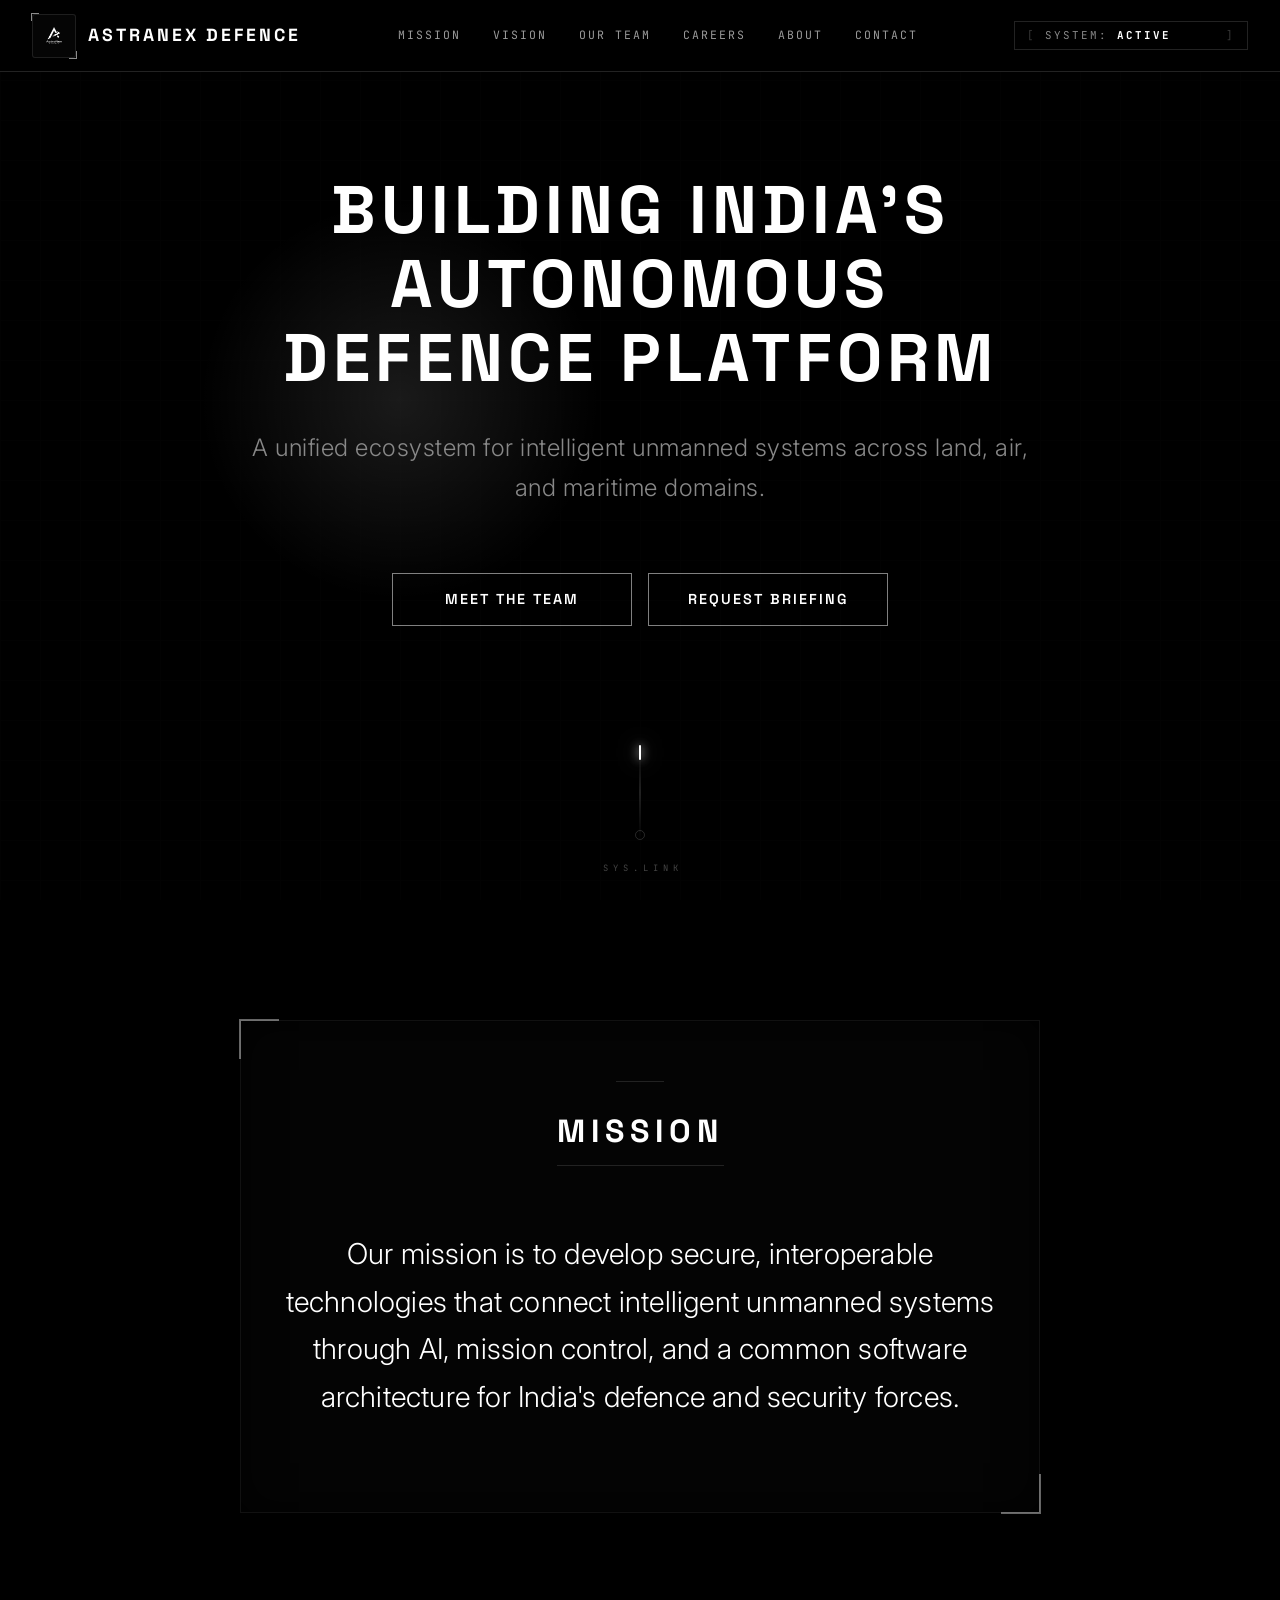
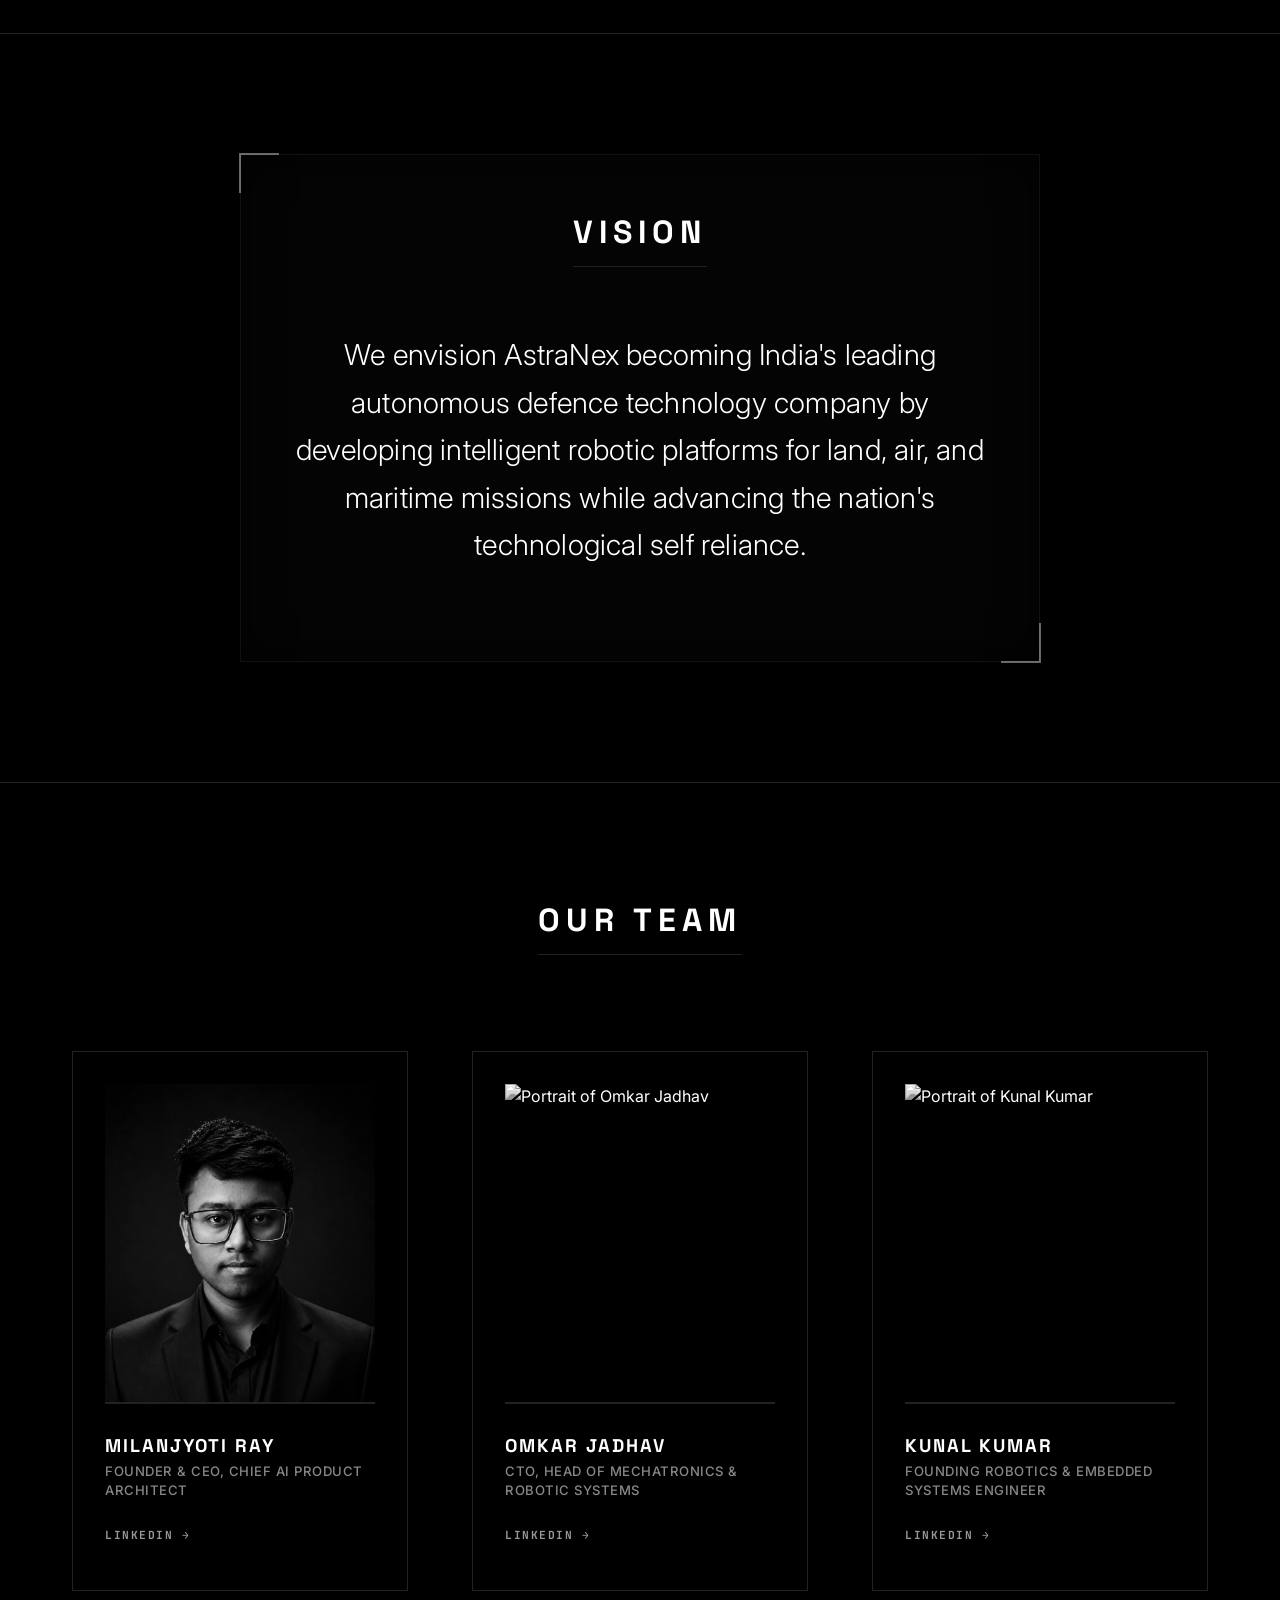
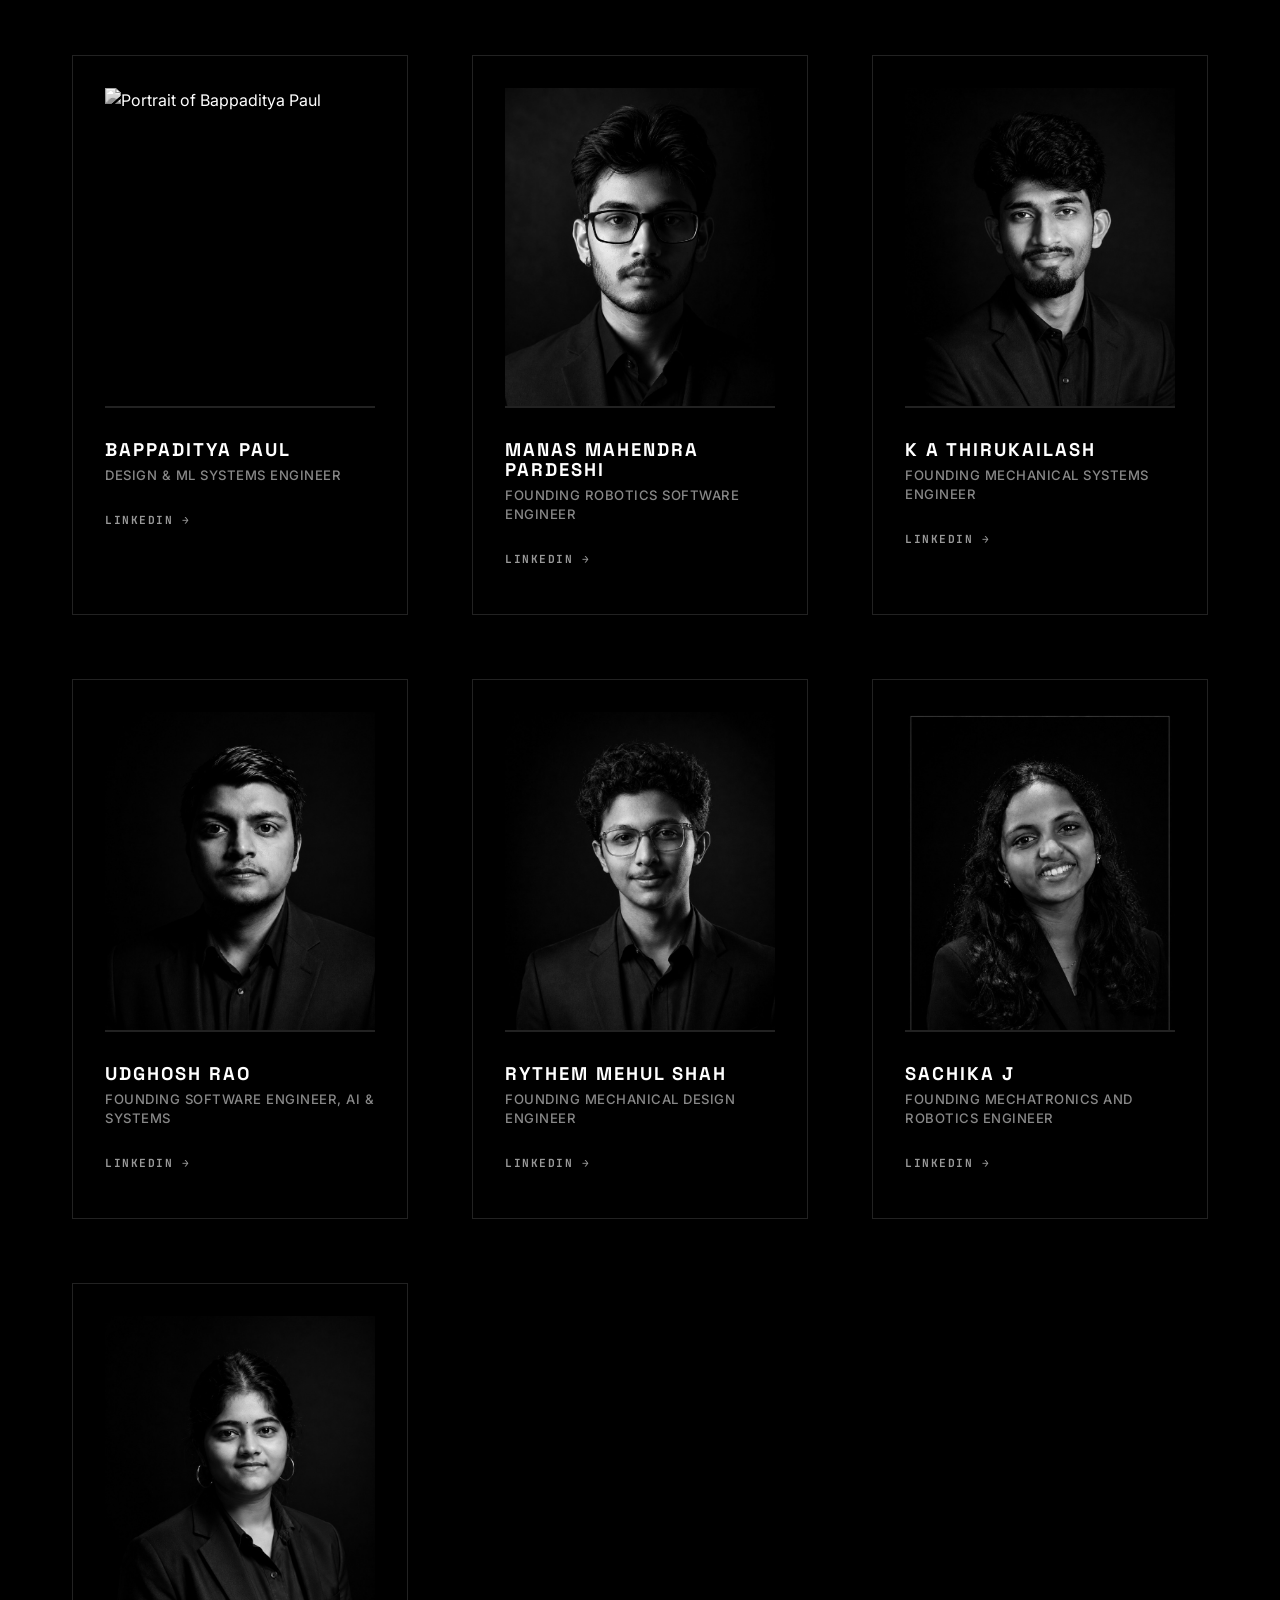
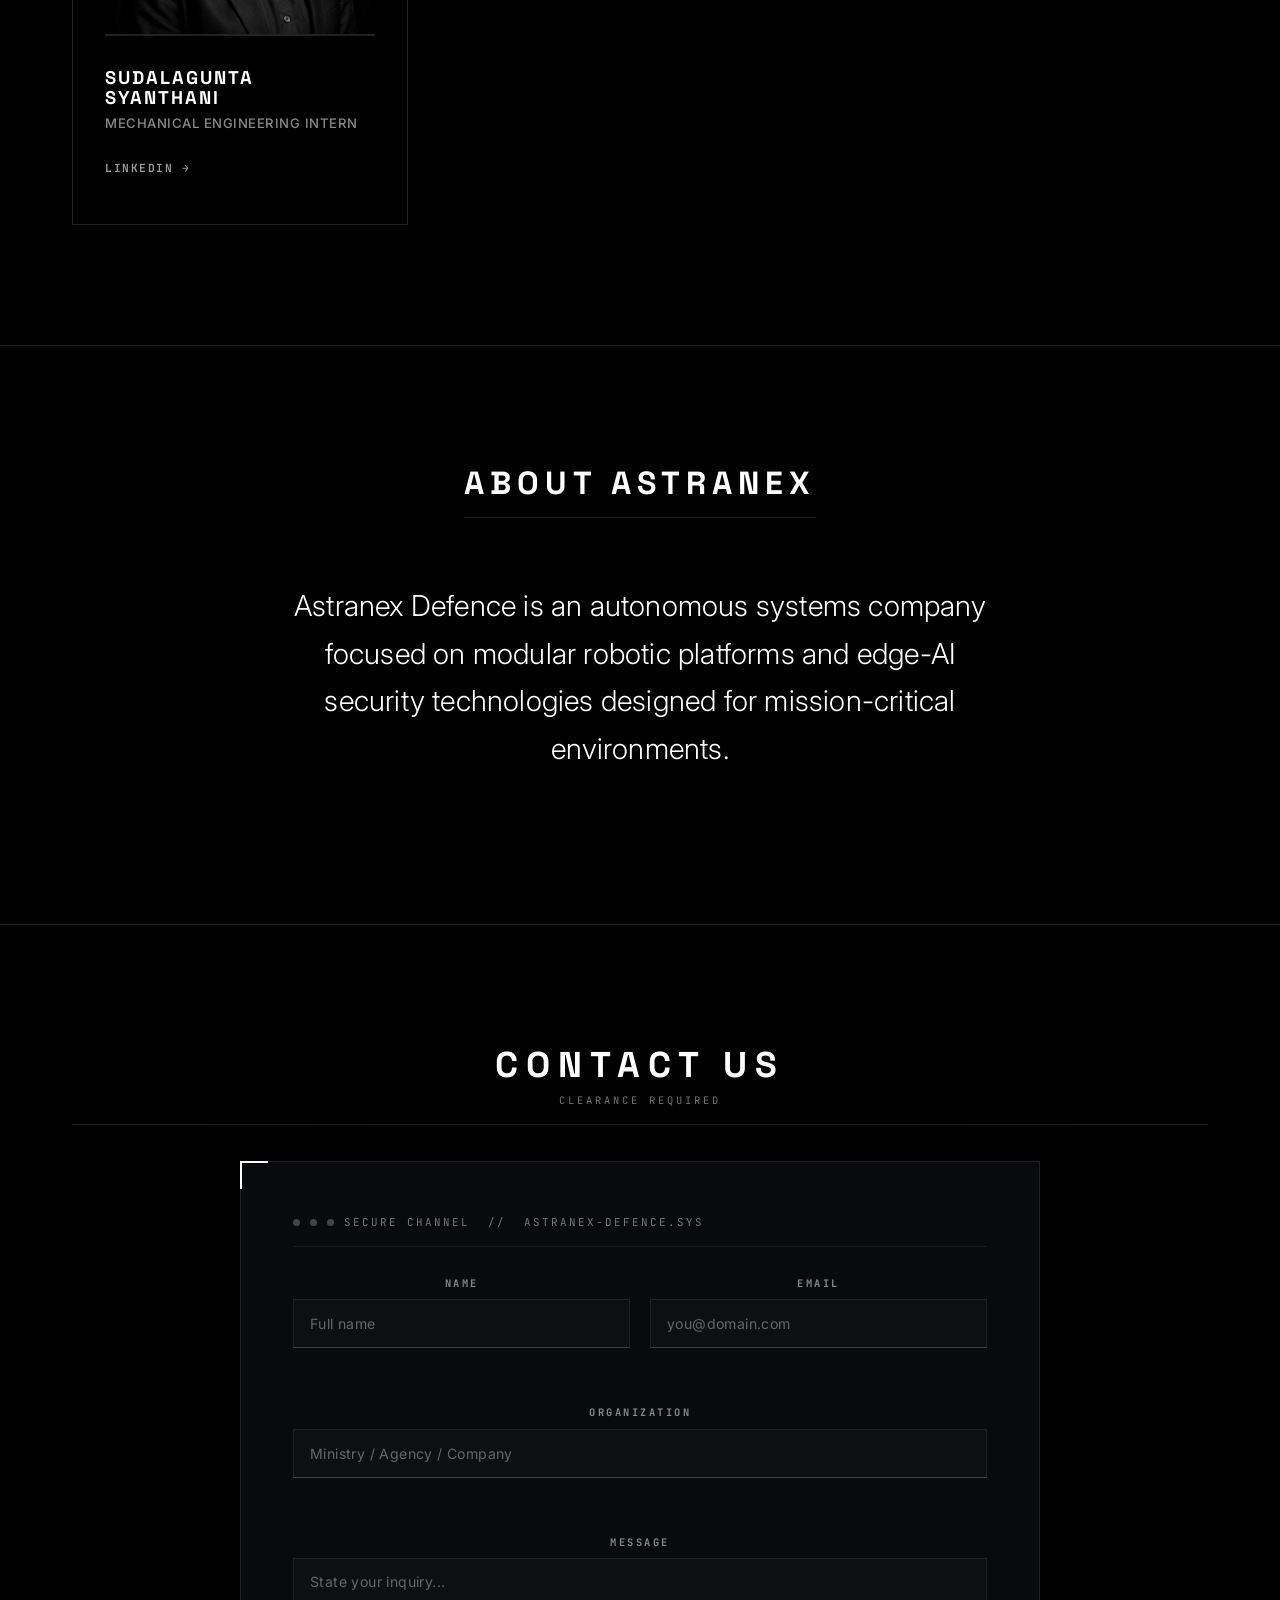
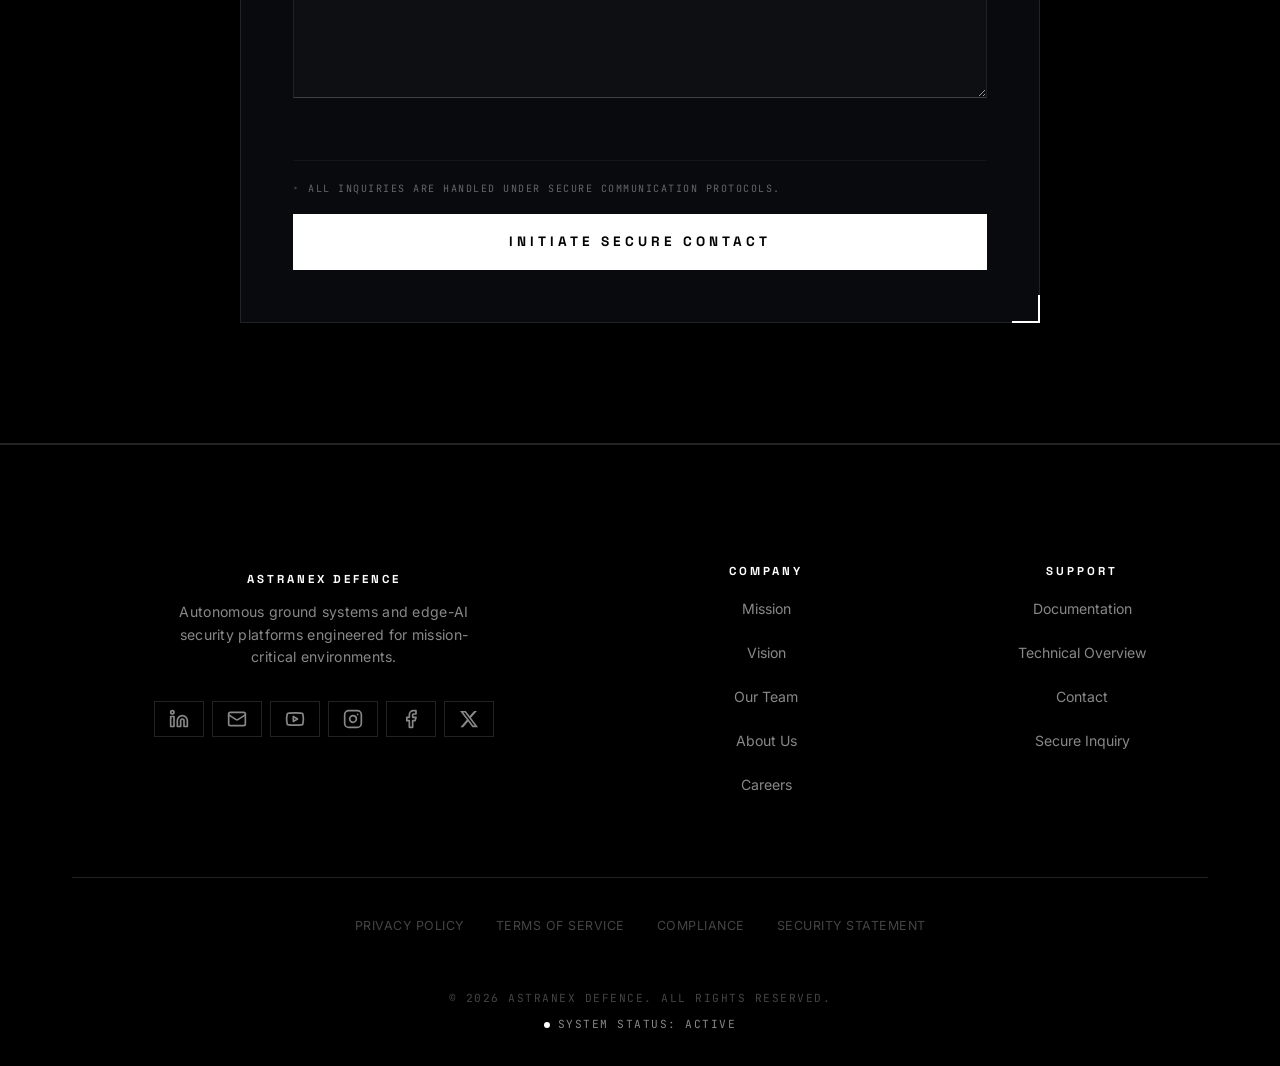
==== commit b03c667f: "Move Sudalagunta Syanthani (intern) to the end of the team section" ====
--- a/index.html
+++ b/index.html
@@ -251,6 +251,32 @@
                     </article>
 
                     <article class="team-member">
+                        <img src="photo/Rythem Mehul Shah.jpeg" alt="Portrait of Rythem Mehul Shah" class="team-photo"
+                            loading="lazy">
+                        <div class="member-info">
+                            <h3>Rythem Mehul Shah</h3>
+                            <div class="role">Founding Mechanical Design Engineer</div>
+                            <div class="expertise">Expertise: Mechanical Design, Vehicle Dynamics, FEA</div>
+                            <a href="https://www.linkedin.com/in/rythem-shah" class="linkedin-link"
+                                target="_blank" rel="noopener noreferrer"
+                                aria-label="Rythem Mehul Shah on LinkedIn">LinkedIn →</a>
+                        </div>
+                    </article>
+
+                    <article class="team-member">
+                        <img src="photo/Sachika J.jpeg" alt="Portrait of Sachika J" class="team-photo"
+                            loading="lazy">
+                        <div class="member-info">
+                            <h3>Sachika J</h3>
+                            <div class="role">Founding Mechatronics and Robotics Engineer</div>
+                            <div class="expertise">Expertise: Mechatronics, Robotics Control, Embedded Systems &amp; Sensor Integration</div>
+                            <a href="https://www.linkedin.com/in/sachika-jayakumar" class="linkedin-link"
+                                target="_blank" rel="noopener noreferrer"
+                                aria-label="Sachika J on LinkedIn">LinkedIn →</a>
+                        </div>
+                    </article>
+
+                    <article class="team-member">
                         <img src="photo/Sudalagunta Syanthani.jpeg" alt="Portrait of Sudalagunta Syanthani" class="team-photo"
                             loading="lazy">
                         <div class="member-info">
@@ -260,32 +286,6 @@
                             <a href="https://www.linkedin.com/in/syanthani-sudalagunta-7404972a0" class="linkedin-link"
                                 target="_blank" rel="noopener noreferrer"
                                 aria-label="Sudalagunta Syanthani on LinkedIn">LinkedIn →</a>
-                        </div>
-                    </article>
-
-                    <article class="team-member">
-                        <img src="photo/Rythem Mehul Shah.jpeg" alt="Portrait of Rythem Mehul Shah" class="team-photo"
-                            loading="lazy">
-                        <div class="member-info">
-                            <h3>Rythem Mehul Shah</h3>
-                            <div class="role">Founding Mechanical Design Engineer</div>
-                            <div class="expertise">Expertise: Mechanical Design, Vehicle Dynamics, FEA</div>
-                            <a href="https://www.linkedin.com/in/rythem-shah" class="linkedin-link"
-                                target="_blank" rel="noopener noreferrer"
-                                aria-label="Rythem Mehul Shah on LinkedIn">LinkedIn →</a>
-                        </div>
-                    </article>
-
-                    <article class="team-member">
-                        <img src="photo/Sachika J.jpeg" alt="Portrait of Sachika J" class="team-photo"
-                            loading="lazy">
-                        <div class="member-info">
-                            <h3>Sachika J</h3>
-                            <div class="role">Founding Mechatronics and Robotics Engineer</div>
-                            <div class="expertise">Expertise: Mechatronics, Robotics Control, Embedded Systems &amp; Sensor Integration</div>
-                            <a href="https://www.linkedin.com/in/sachika-jayakumar" class="linkedin-link"
-                                target="_blank" rel="noopener noreferrer"
-                                aria-label="Sachika J on LinkedIn">LinkedIn →</a>
                         </div>
                     </article>
 
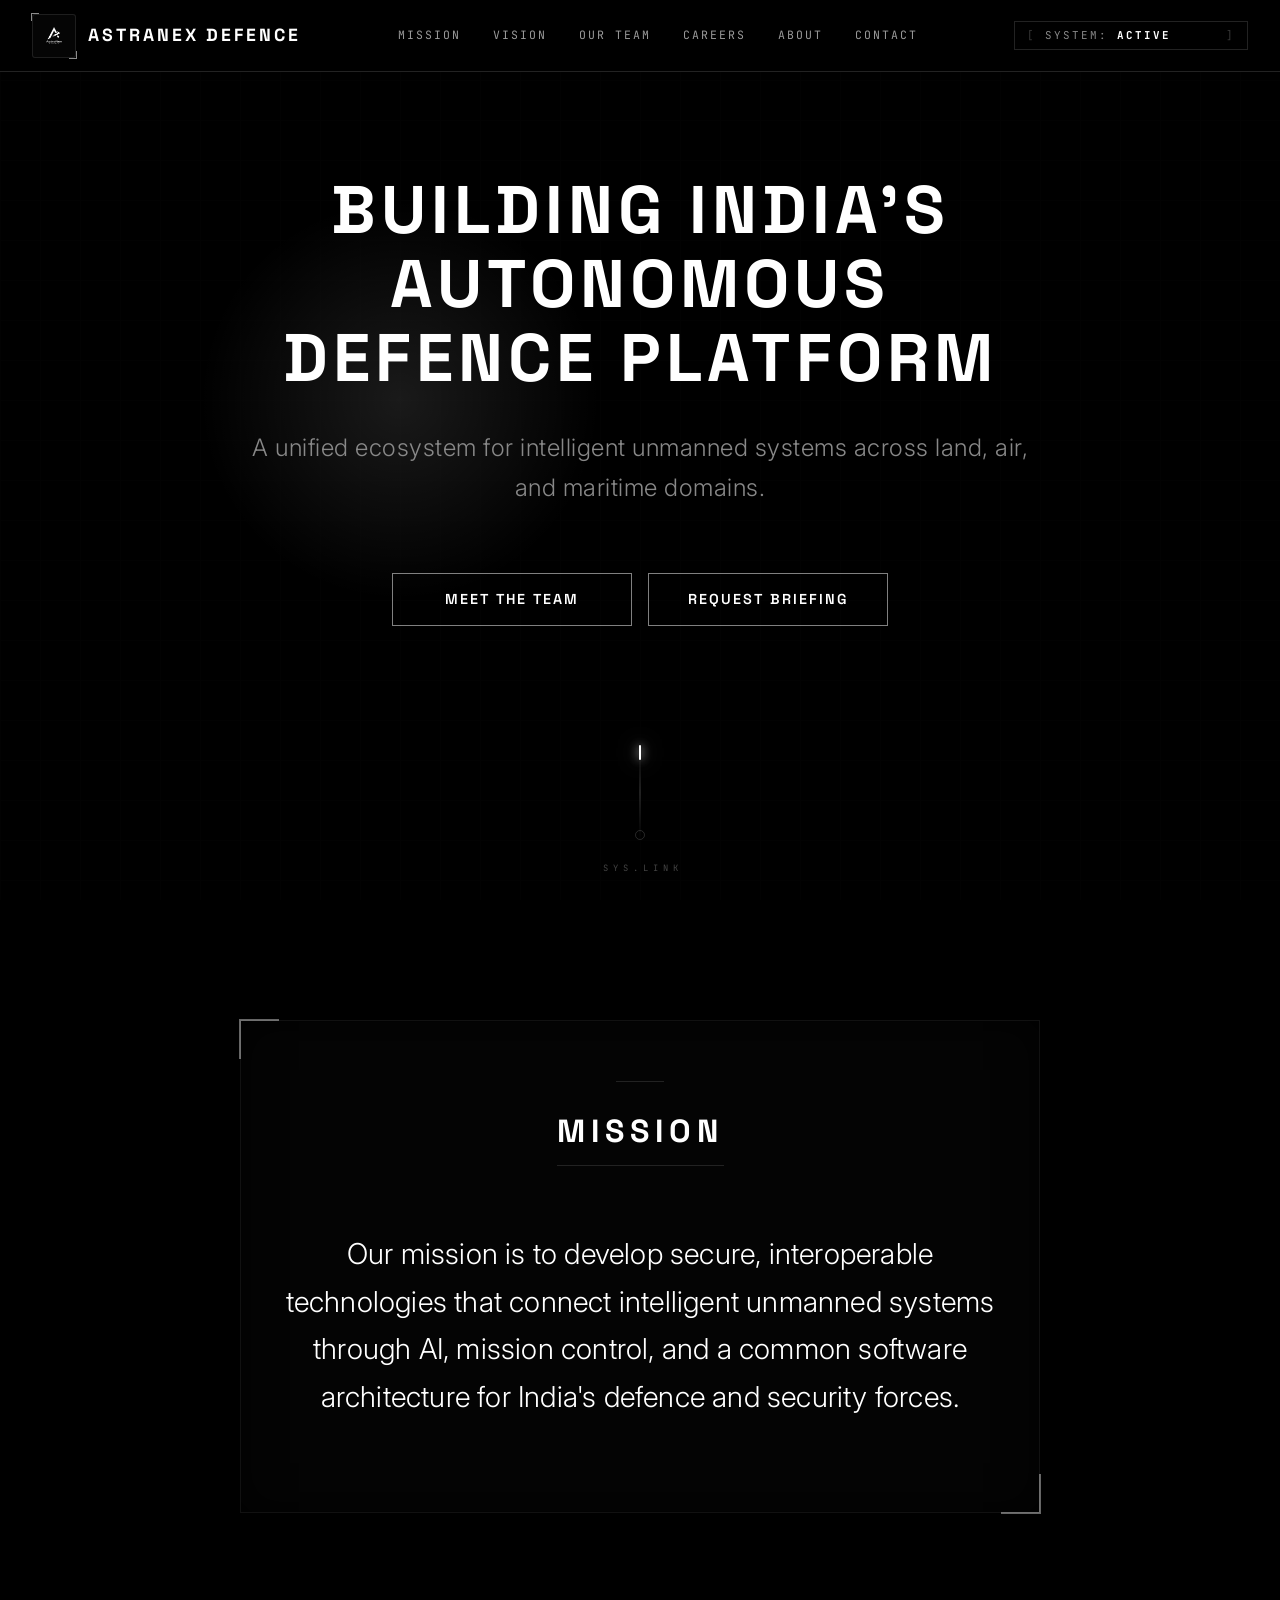
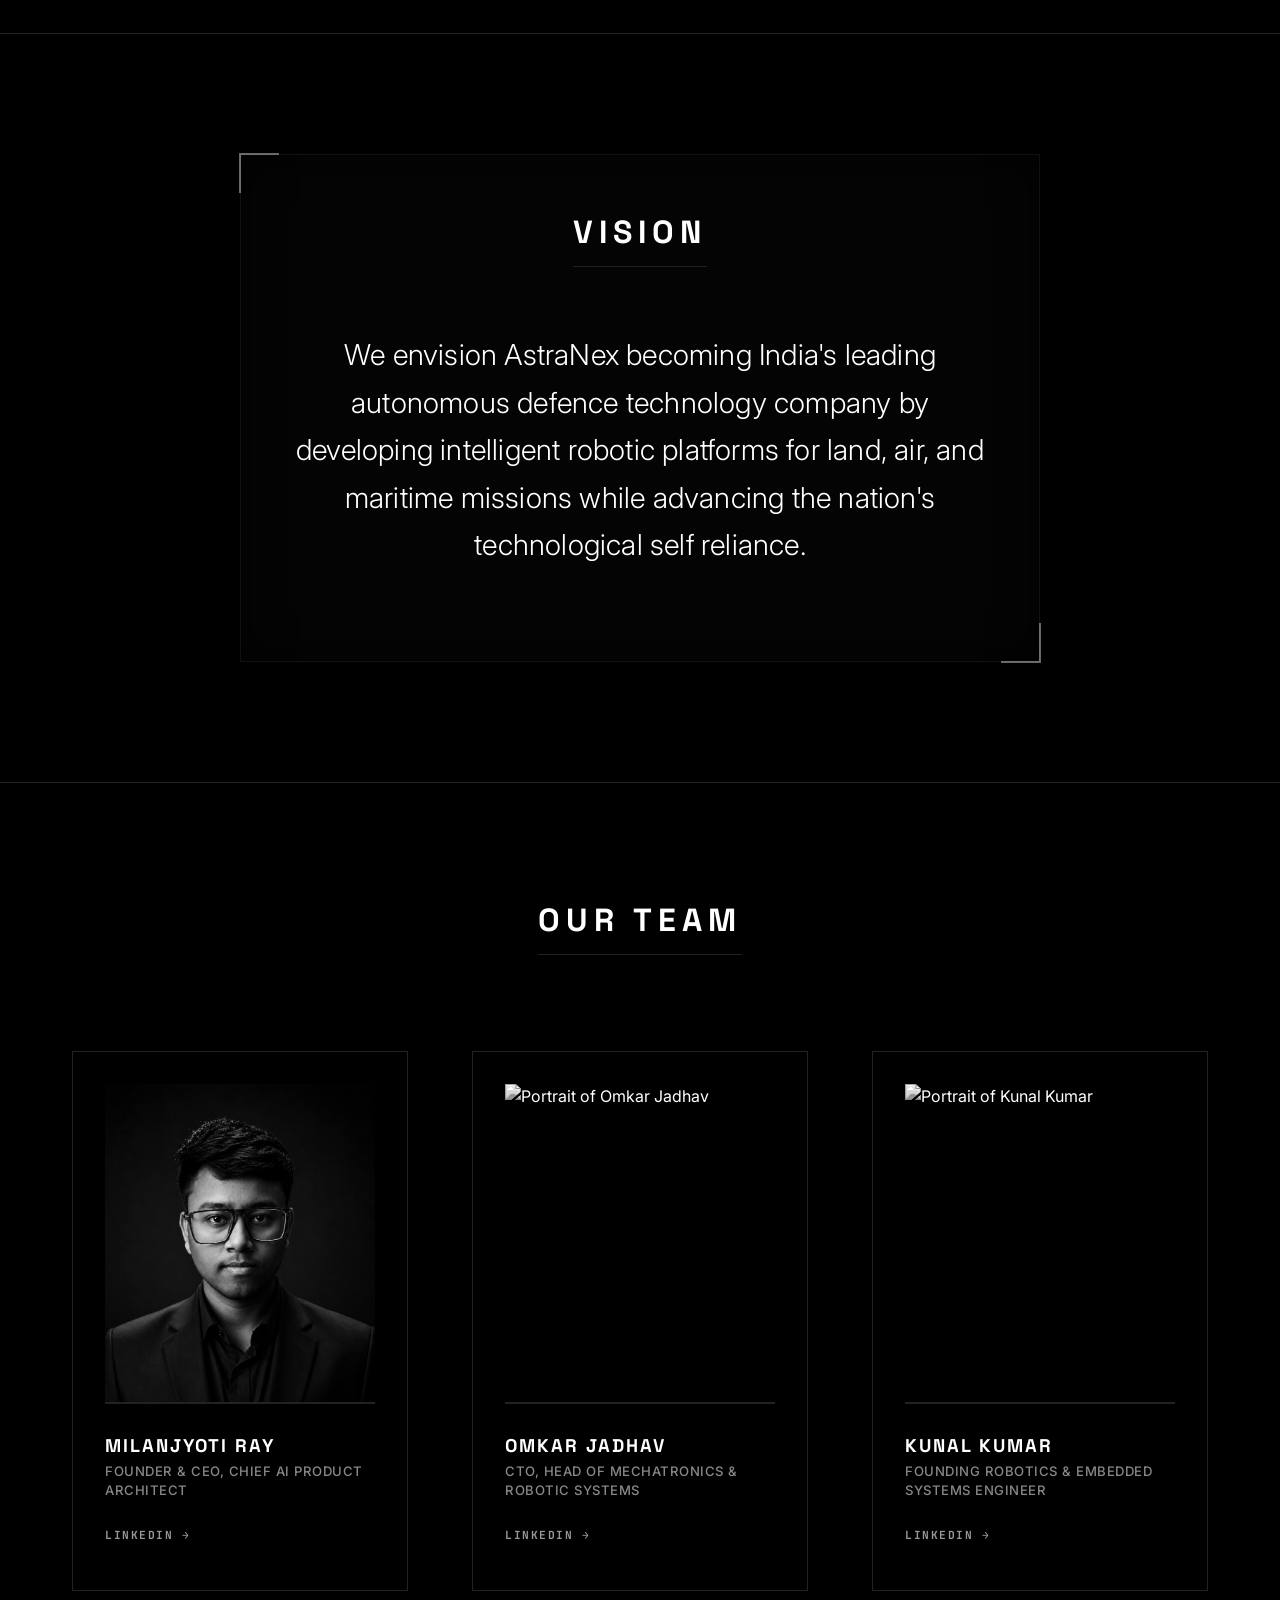
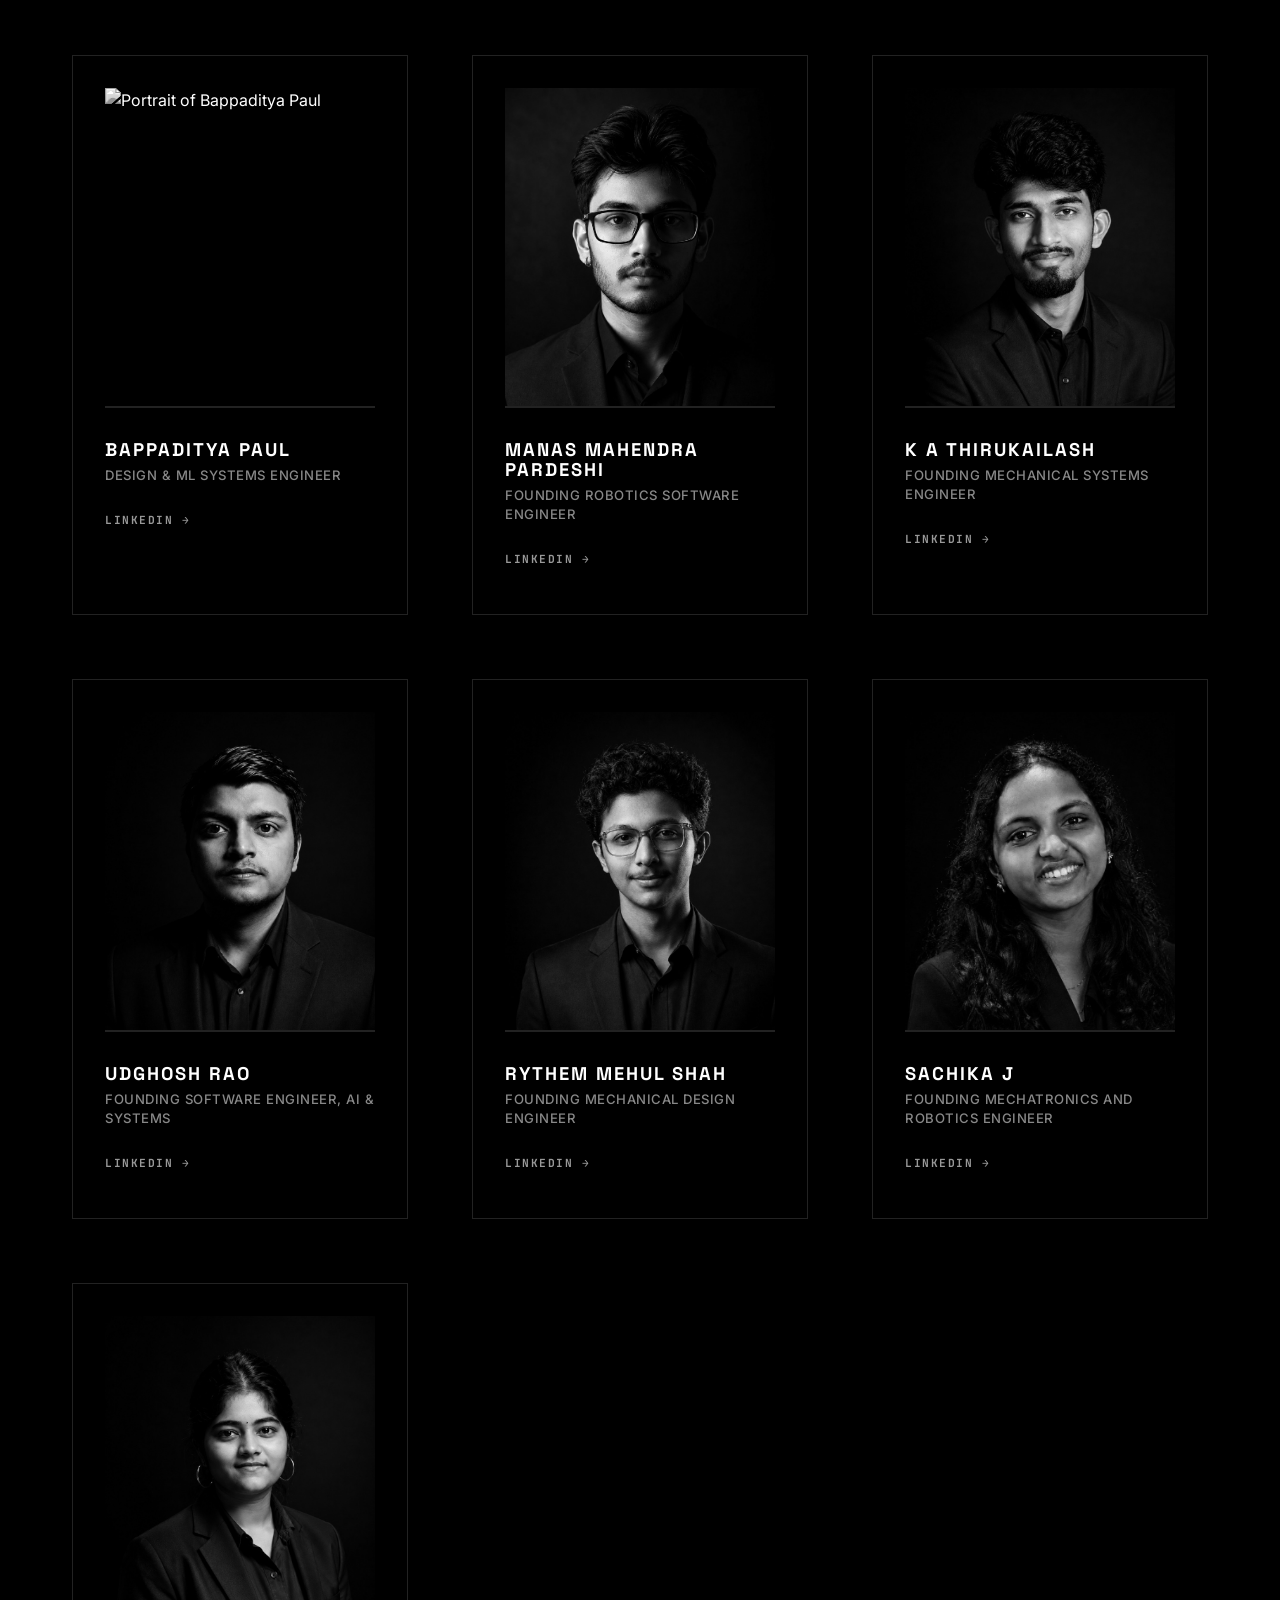
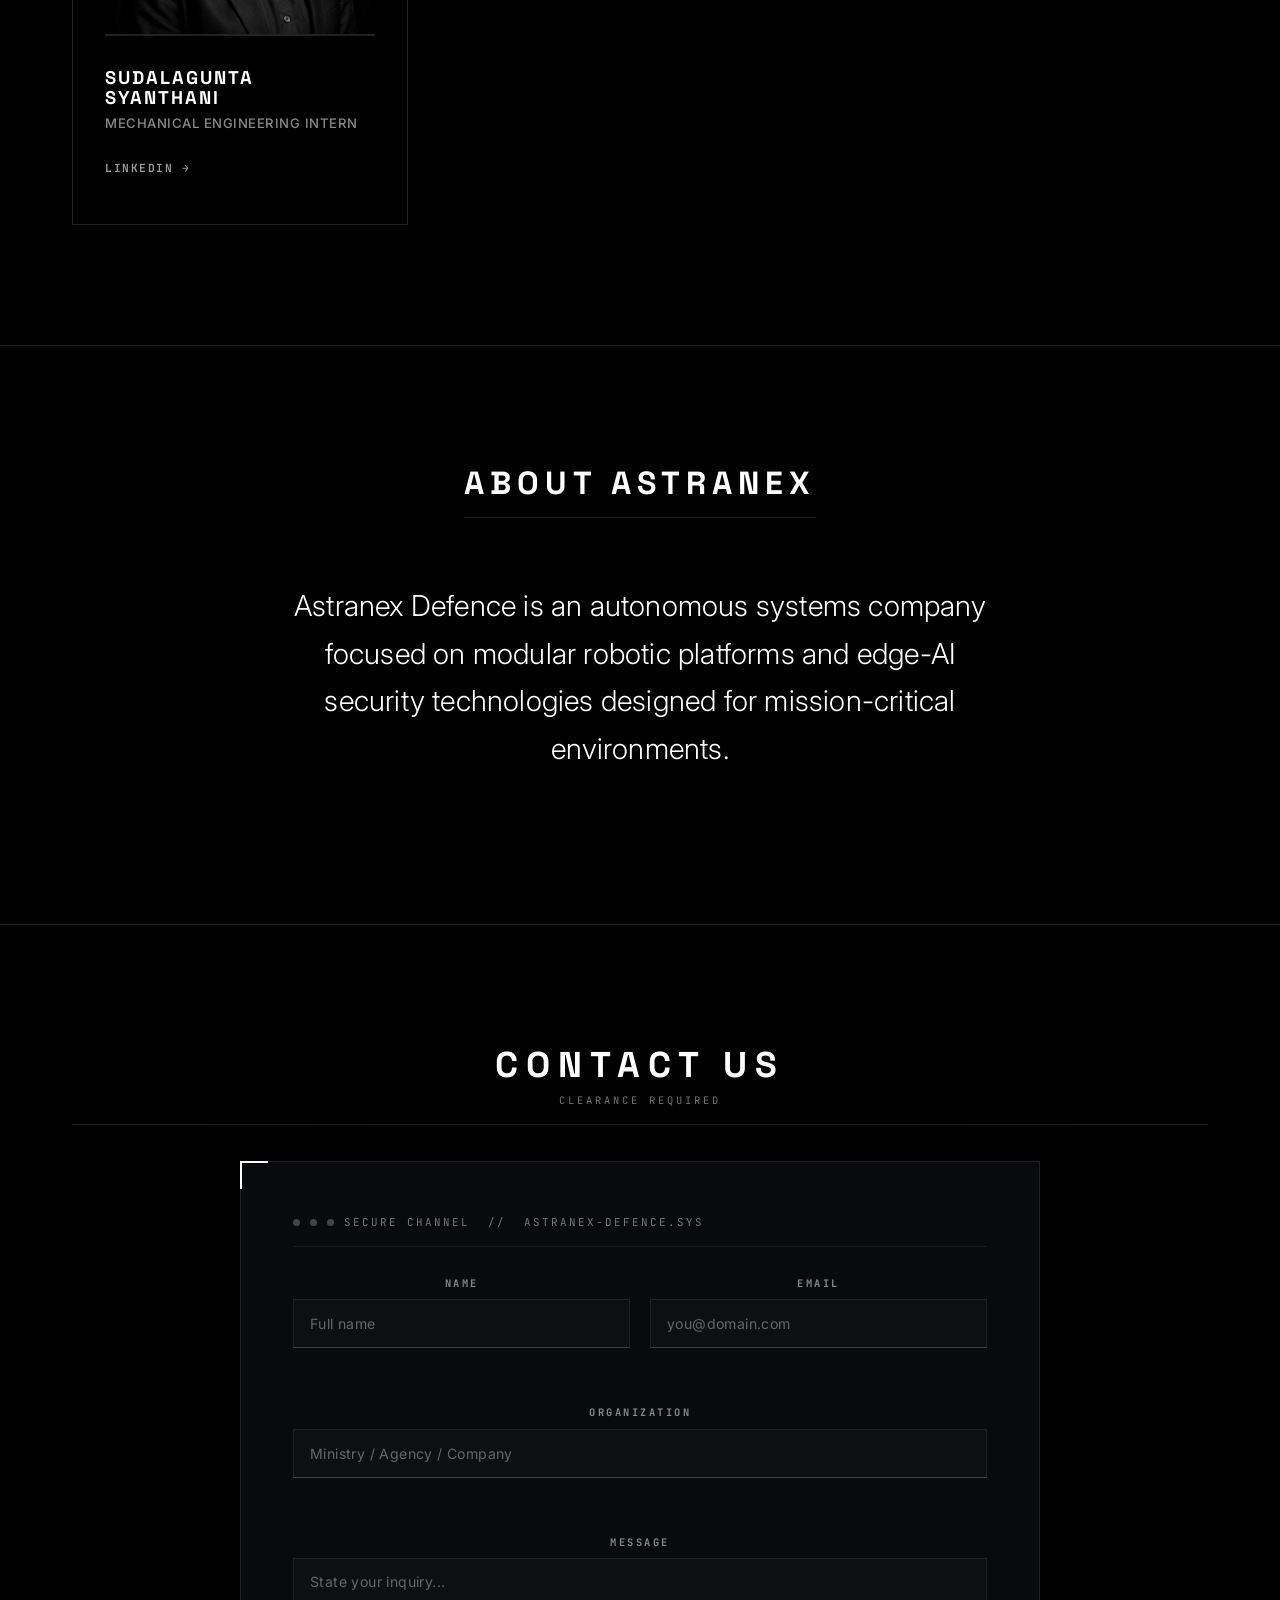
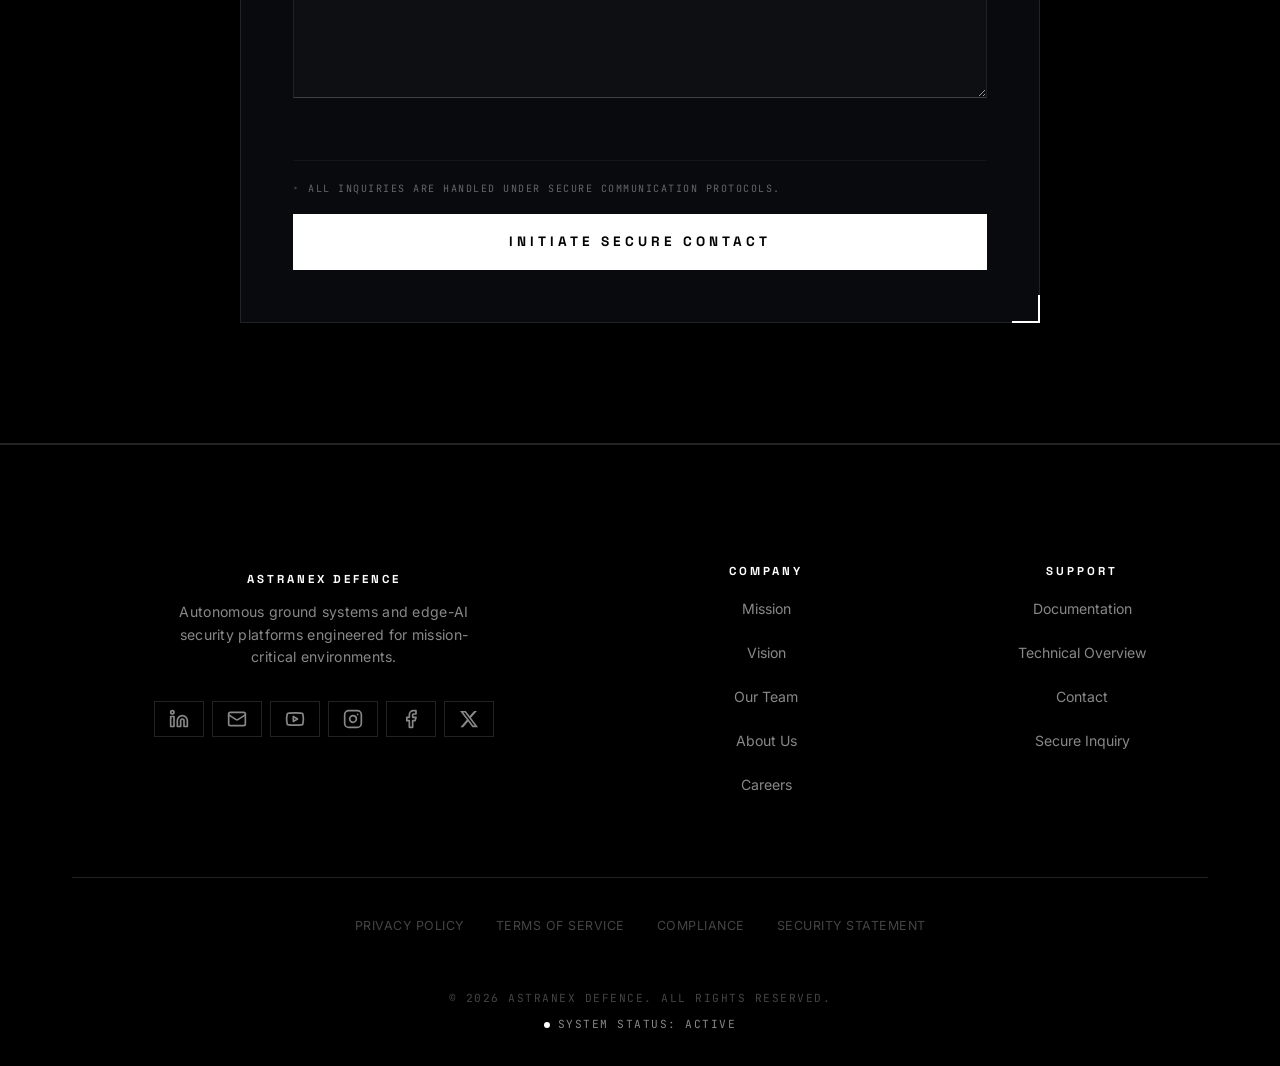
==== commit 72f2124c: "Implement security hardening, RFC 9116 security.txt, and fix contact form submit reliability" ====
--- a/index.html
+++ b/index.html
@@ -11,6 +11,10 @@
     <meta name="description"
         content="Astranex Defence — Autonomous ground systems and edge-AI security platforms engineered for mission-critical environments.">
     <meta name="theme-color" content="#000000">
+
+    <!-- Security Hardening -->
+    <meta http-equiv="X-Content-Type-Options" content="nosniff">
+    <meta http-equiv="Referrer-Policy" content="strict-origin-when-cross-origin">
 
     <!-- Open Graph -->
     <meta property="og:title" content="Astranex Defence | Intelligent Autonomy">
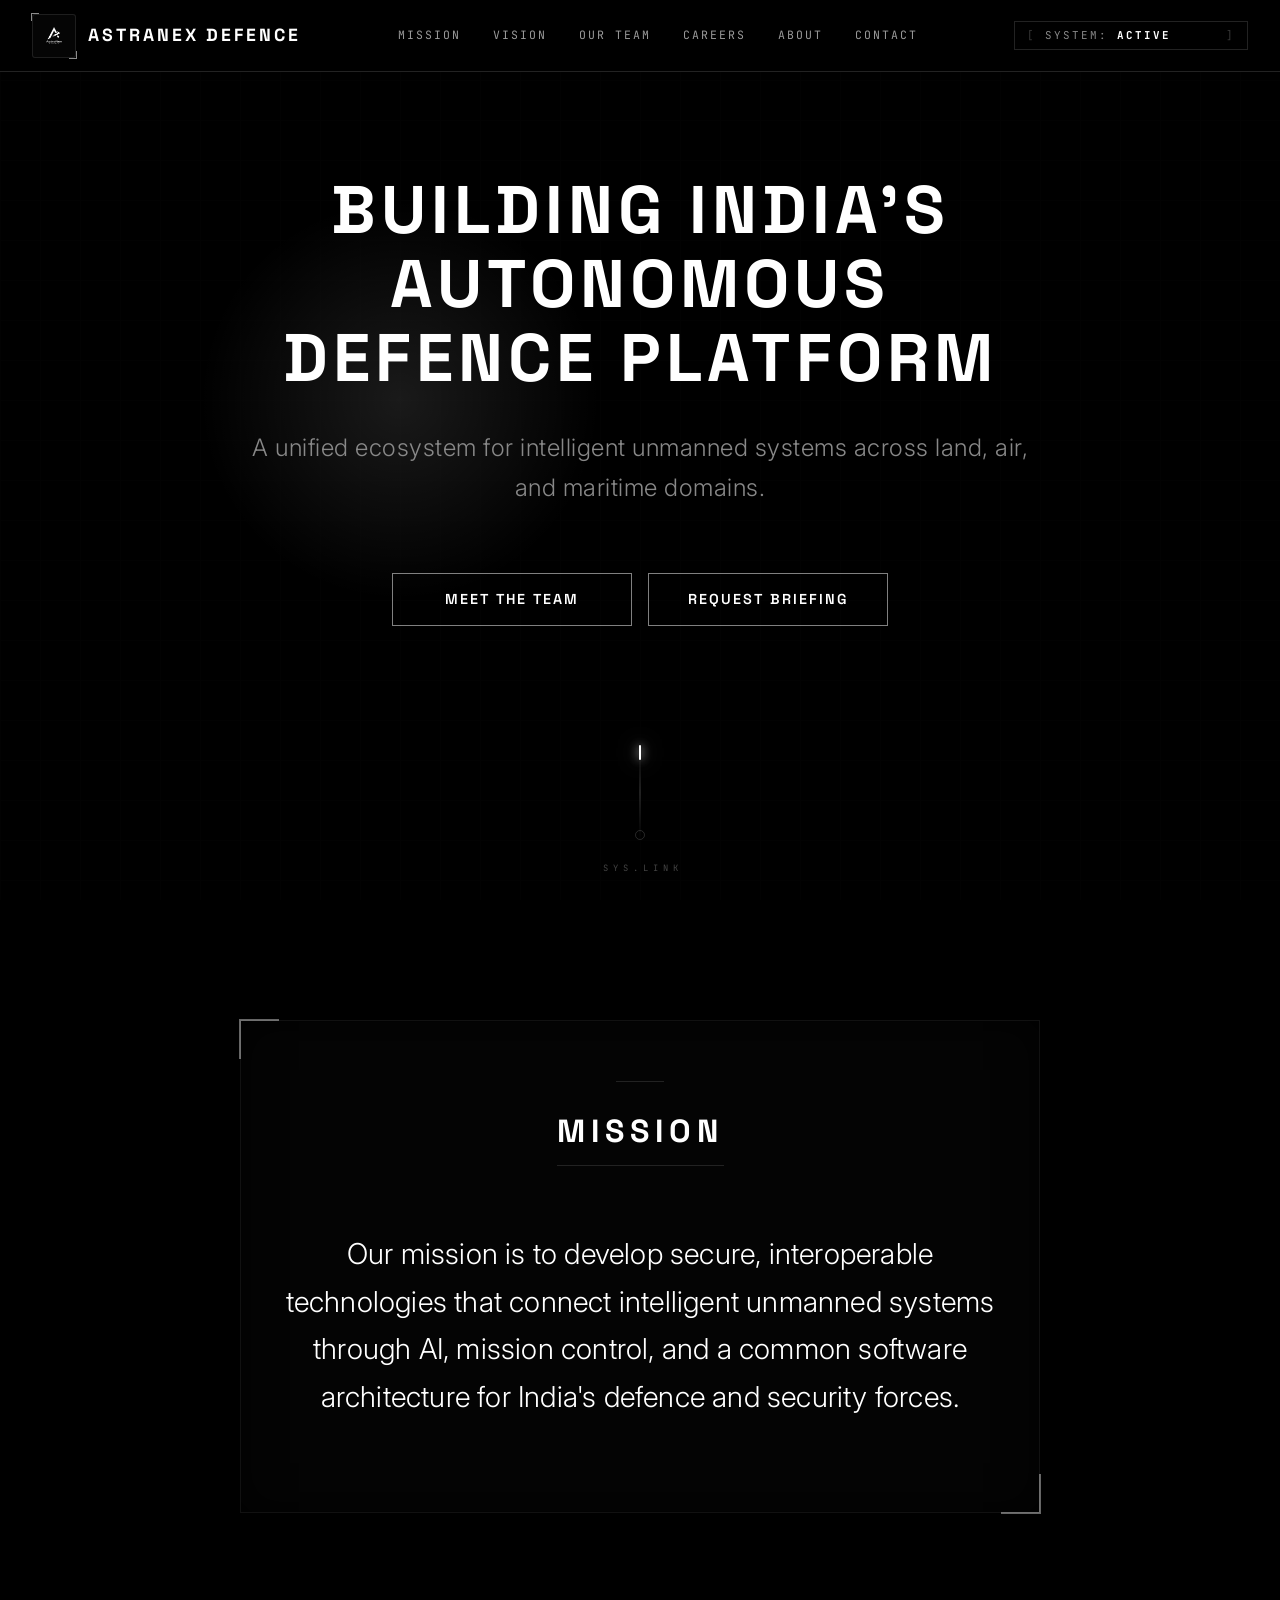
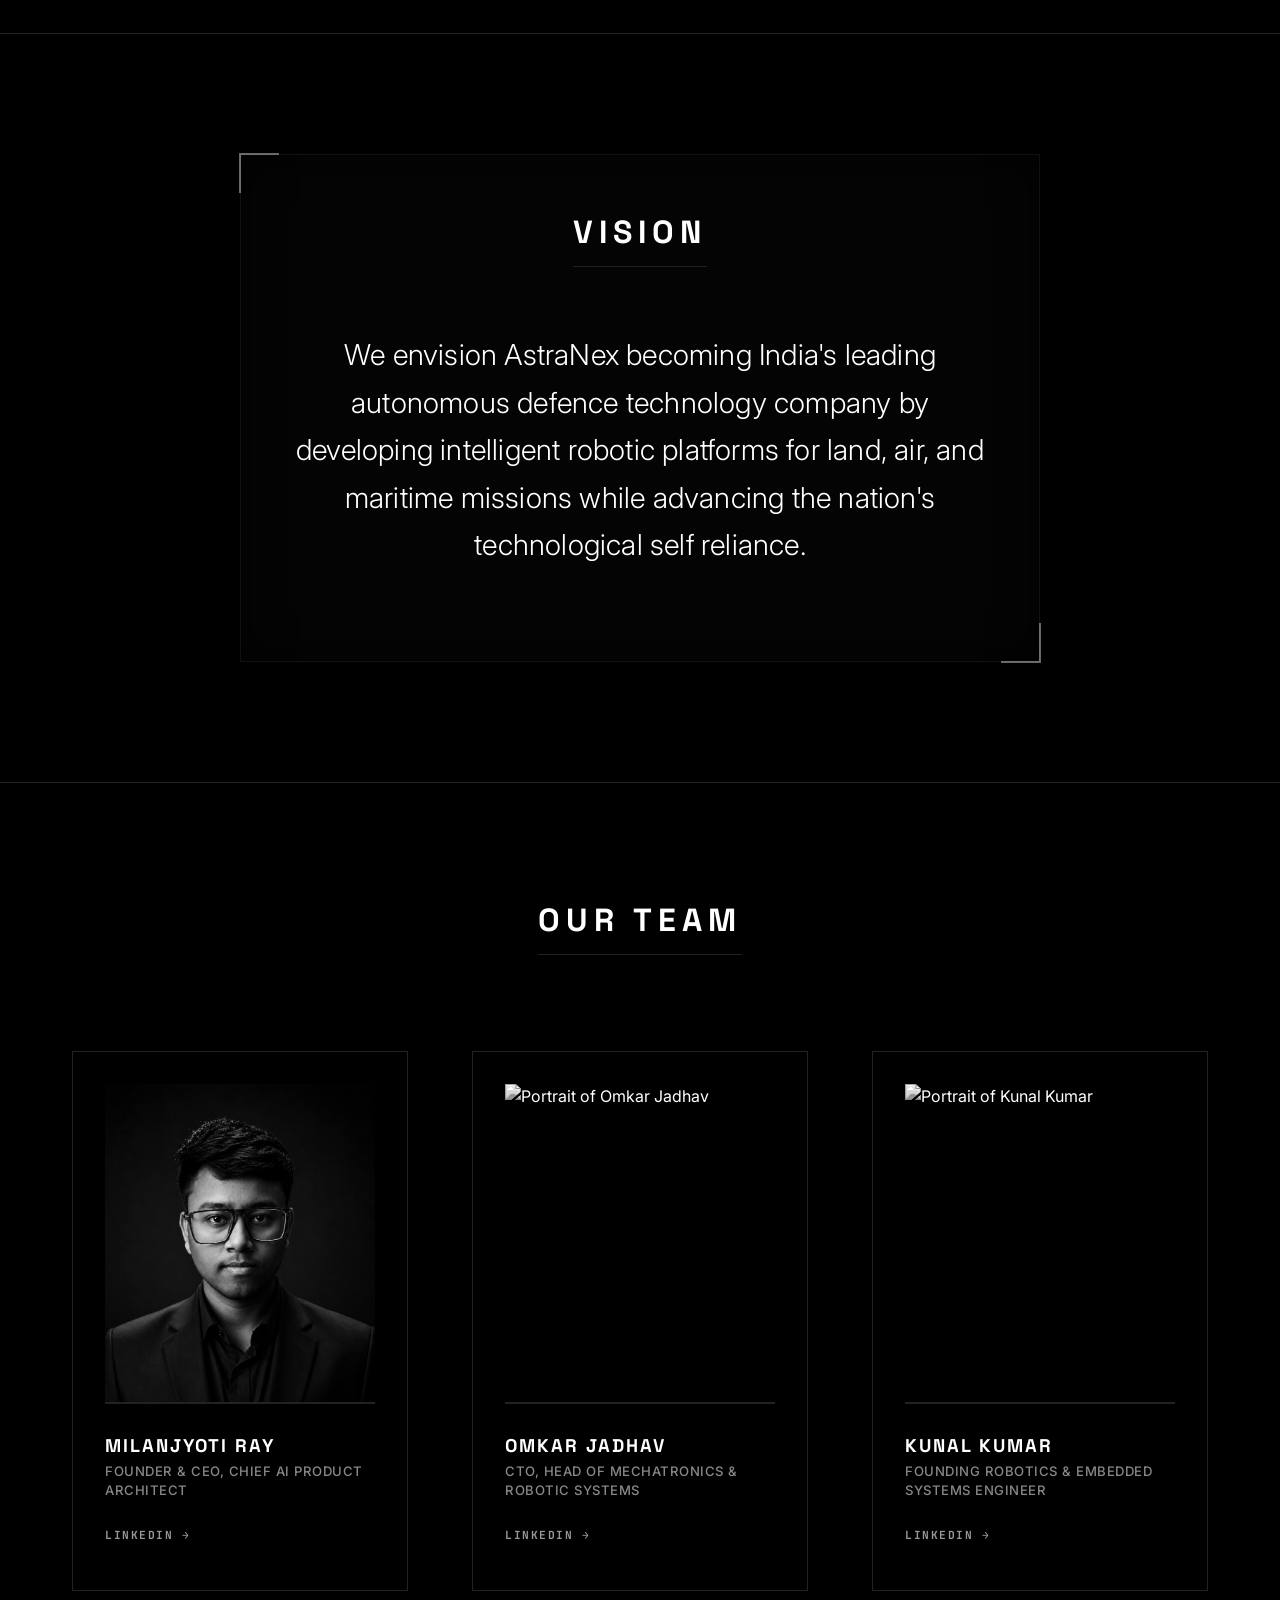
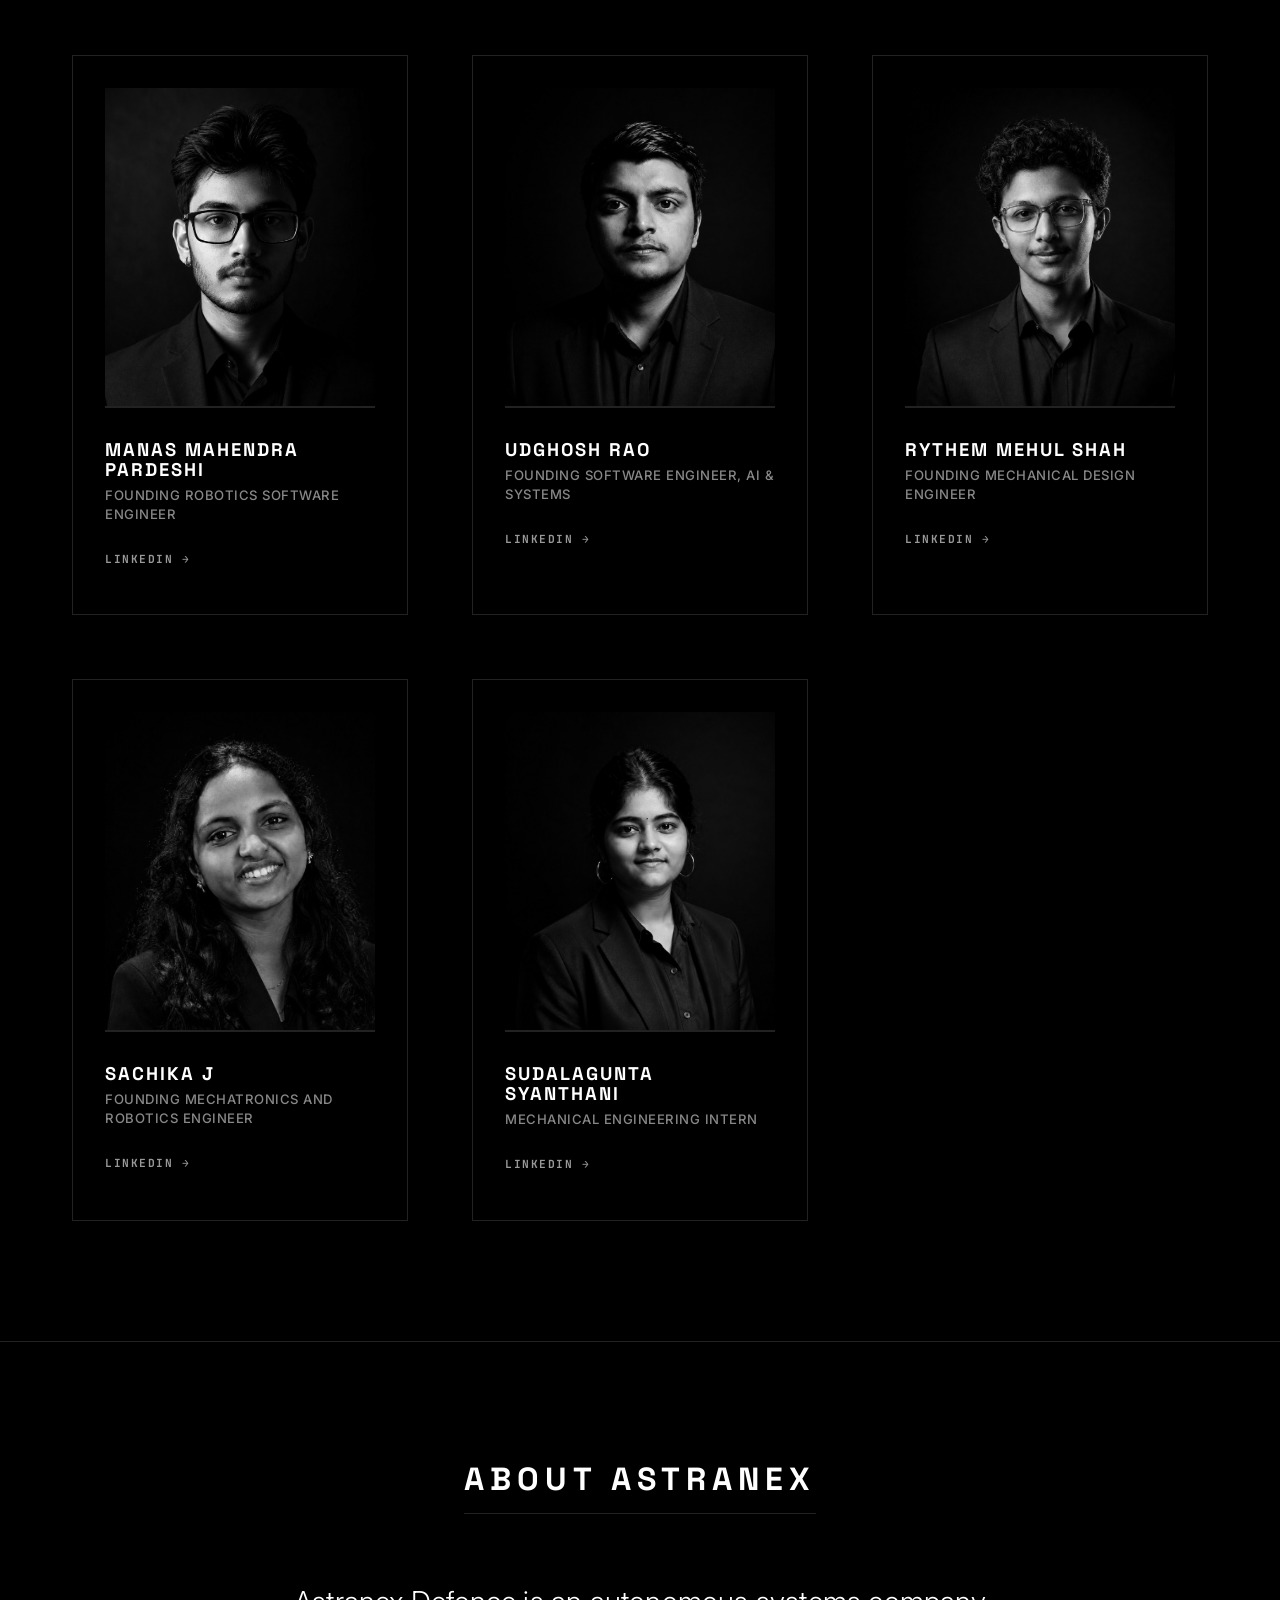
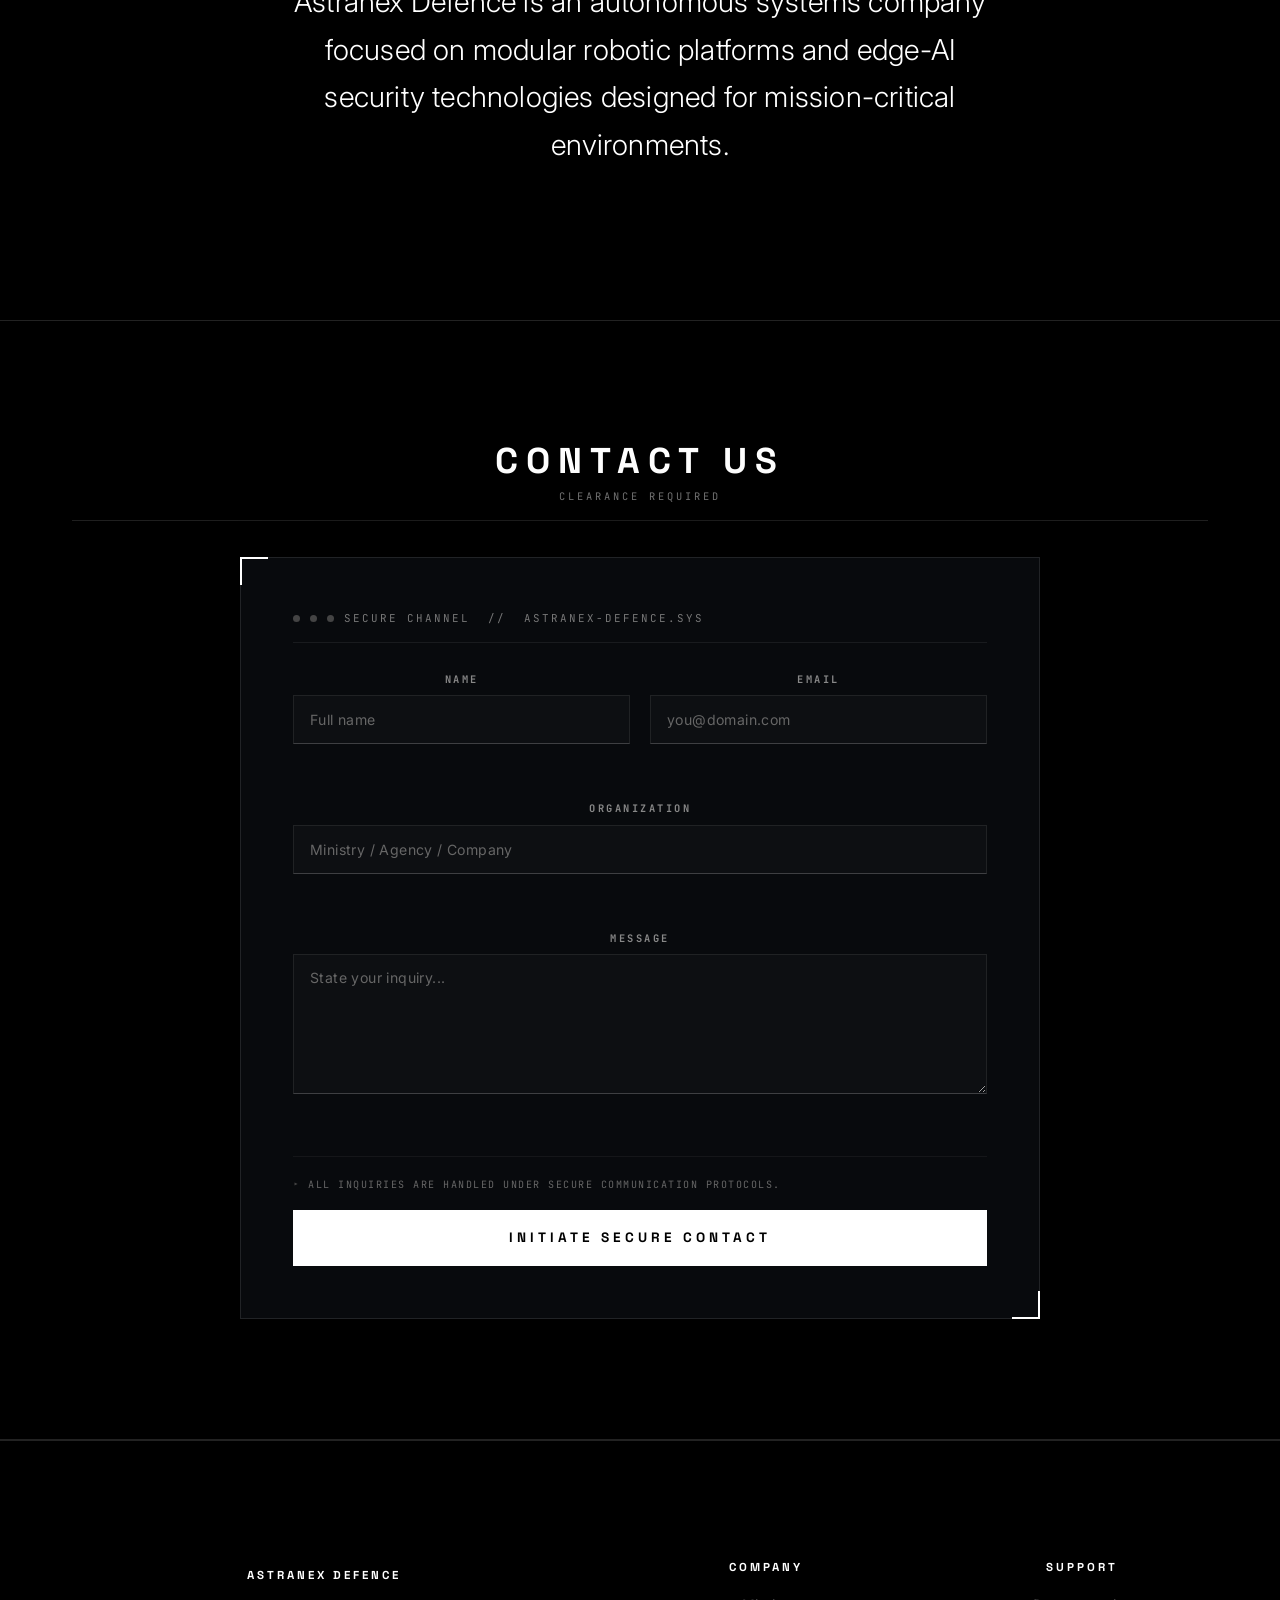
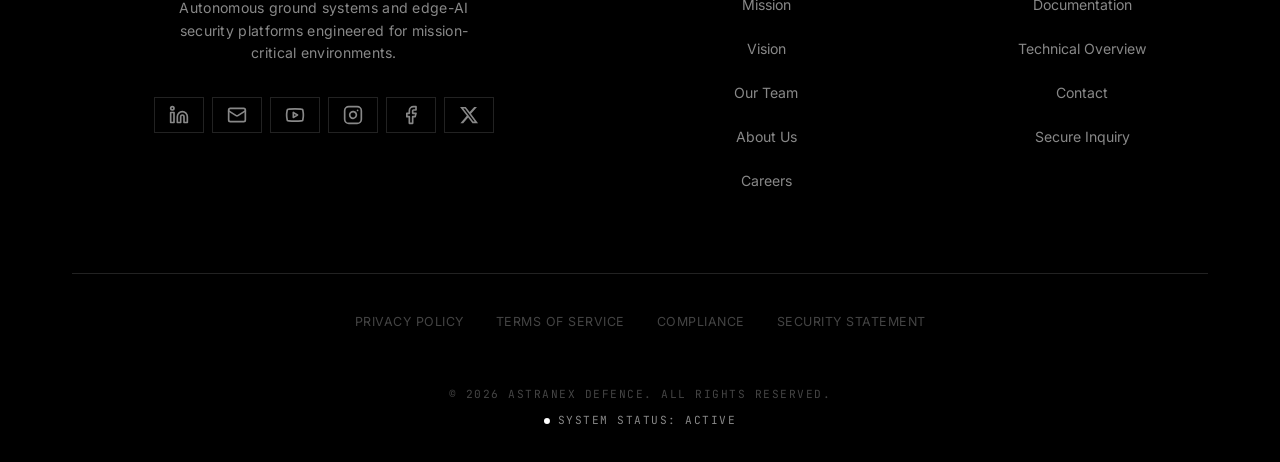
==== commit 5504a889: "Fix Agentic Browsing accessibility audit for ARIA hidden elements and add llms.txt" ====
--- a/index.html
+++ b/index.html
@@ -98,7 +98,7 @@
     </header>
 
     <!-- Mobile navigation drawer -->
-    <nav class="mobile-nav" id="mobile-menu" aria-label="Mobile navigation" aria-hidden="true">
+    <nav class="mobile-nav" id="mobile-menu" aria-label="Mobile navigation" aria-hidden="true" inert>
         <a href="#mission" class="mobile-nav-link">Mission</a>
         <a href="#vision" class="mobile-nav-link">Vision</a>
         <a href="#team" class="mobile-nav-link">Our Team</a>
@@ -203,19 +203,6 @@
                     </article>
 
                     <article class="team-member">
-                        <img src="photo/Bappaditya Paul.jpeg" alt="Portrait of Bappaditya Paul" class="team-photo"
-                            loading="lazy">
-                        <div class="member-info">
-                            <h3>Bappaditya Paul</h3>
-                            <div class="role">Design &amp; ML Systems Engineer</div>
-                            <div class="expertise">Expertise: Machine Learning Systems, Interface Design, AI Deployment
-                            </div>
-                            <a href="https://www.linkedin.com/in/bappaditya-paul-009669317/" class="linkedin-link"
-                                target="_blank" rel="noopener noreferrer"
-                                aria-label="Bappaditya Paul on LinkedIn">LinkedIn →</a>
-                        </div>
-                    </article>
-                    <article class="team-member">
                         <img src="photo/Manas Mahendra Pardeshi.jpeg" alt="Portrait of Manas Mahendra Pardeshi" class="team-photo"
                             loading="lazy">
                         <div class="member-info">
@@ -228,18 +215,6 @@
                         </div>
                     </article>
 
-                    <article class="team-member">
-                        <img src="photo/K A Thirukailash.jpeg" alt="Portrait of K A Thirukailash" class="team-photo"
-                            loading="lazy">
-                        <div class="member-info">
-                            <h3>K A Thirukailash</h3>
-                            <div class="role">Founding Mechanical Systems Engineer</div>
-                            <div class="expertise">Expertise: Mechanical Systems, Thermal Engineering, Robotics &amp; Cybersecurity</div>
-                            <a href="https://www.linkedin.com/in/thirukailash-k-a-488a27325" class="linkedin-link"
-                                target="_blank" rel="noopener noreferrer"
-                                aria-label="K A Thirukailash on LinkedIn">LinkedIn →</a>
-                        </div>
-                    </article>
 
                     <article class="team-member">
                         <img src="photo/Udghosh Rao.jpeg" alt="Portrait of Udghosh Rao" class="team-photo"
@@ -423,7 +398,7 @@
                 <a href="#contact">Privacy Policy</a>
                 <a href="#contact">Terms of Service</a>
                 <a href="#contact">Compliance</a>
-                <a href="#contact">Security Statement</a>
+                <a href=".well-known/security.txt" target="_blank" rel="noopener noreferrer">Security Statement</a>
             </nav>
 
             <!-- Bottom bar -->
@@ -440,7 +415,7 @@
     <!-- =============================================
          TEAM MODAL POPUP
          ============================================= -->
-    <div id="team-modal" class="team-modal" aria-hidden="true">
+    <div id="team-modal" class="team-modal" aria-hidden="true" inert>
         <div class="team-modal-backdrop"></div>
         <div class="team-modal-container">
             <button class="team-modal-close" aria-label="Close modal">&times;</button>
--- a/styles.css
+++ b/styles.css
@@ -508,15 +508,18 @@
   padding: var(--spacing-sm) 0;
   z-index: 1100;
   /* Hidden by default */
+  visibility: hidden;
   opacity: 0;
   pointer-events: none;
   transform: translateY(-8px);
   transition:
     opacity 0.3s ease,
-    transform 0.3s ease;
+    transform 0.3s ease,
+    visibility 0.3s ease;
 }
 
 .mobile-nav.open {
+  visibility: visible;
   opacity: 1;
   pointer-events: auto;
   transform: translateY(0);
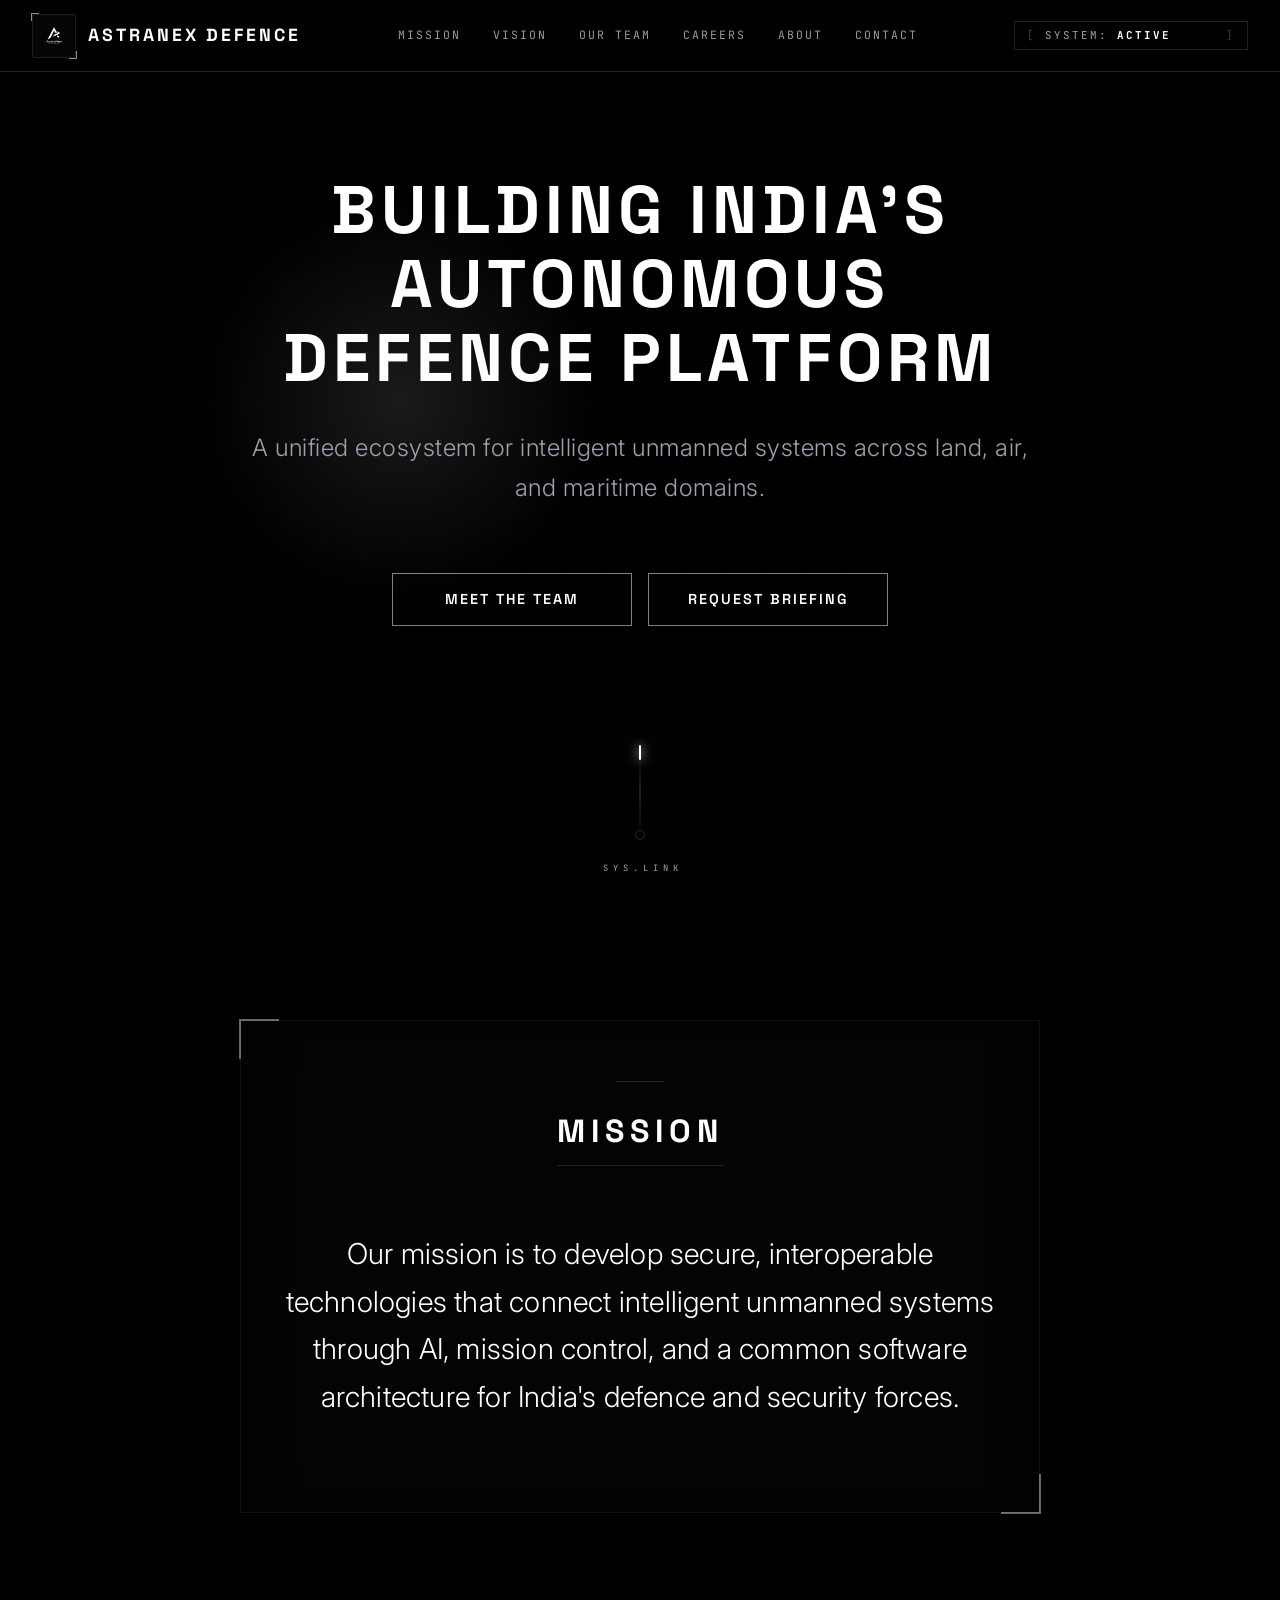
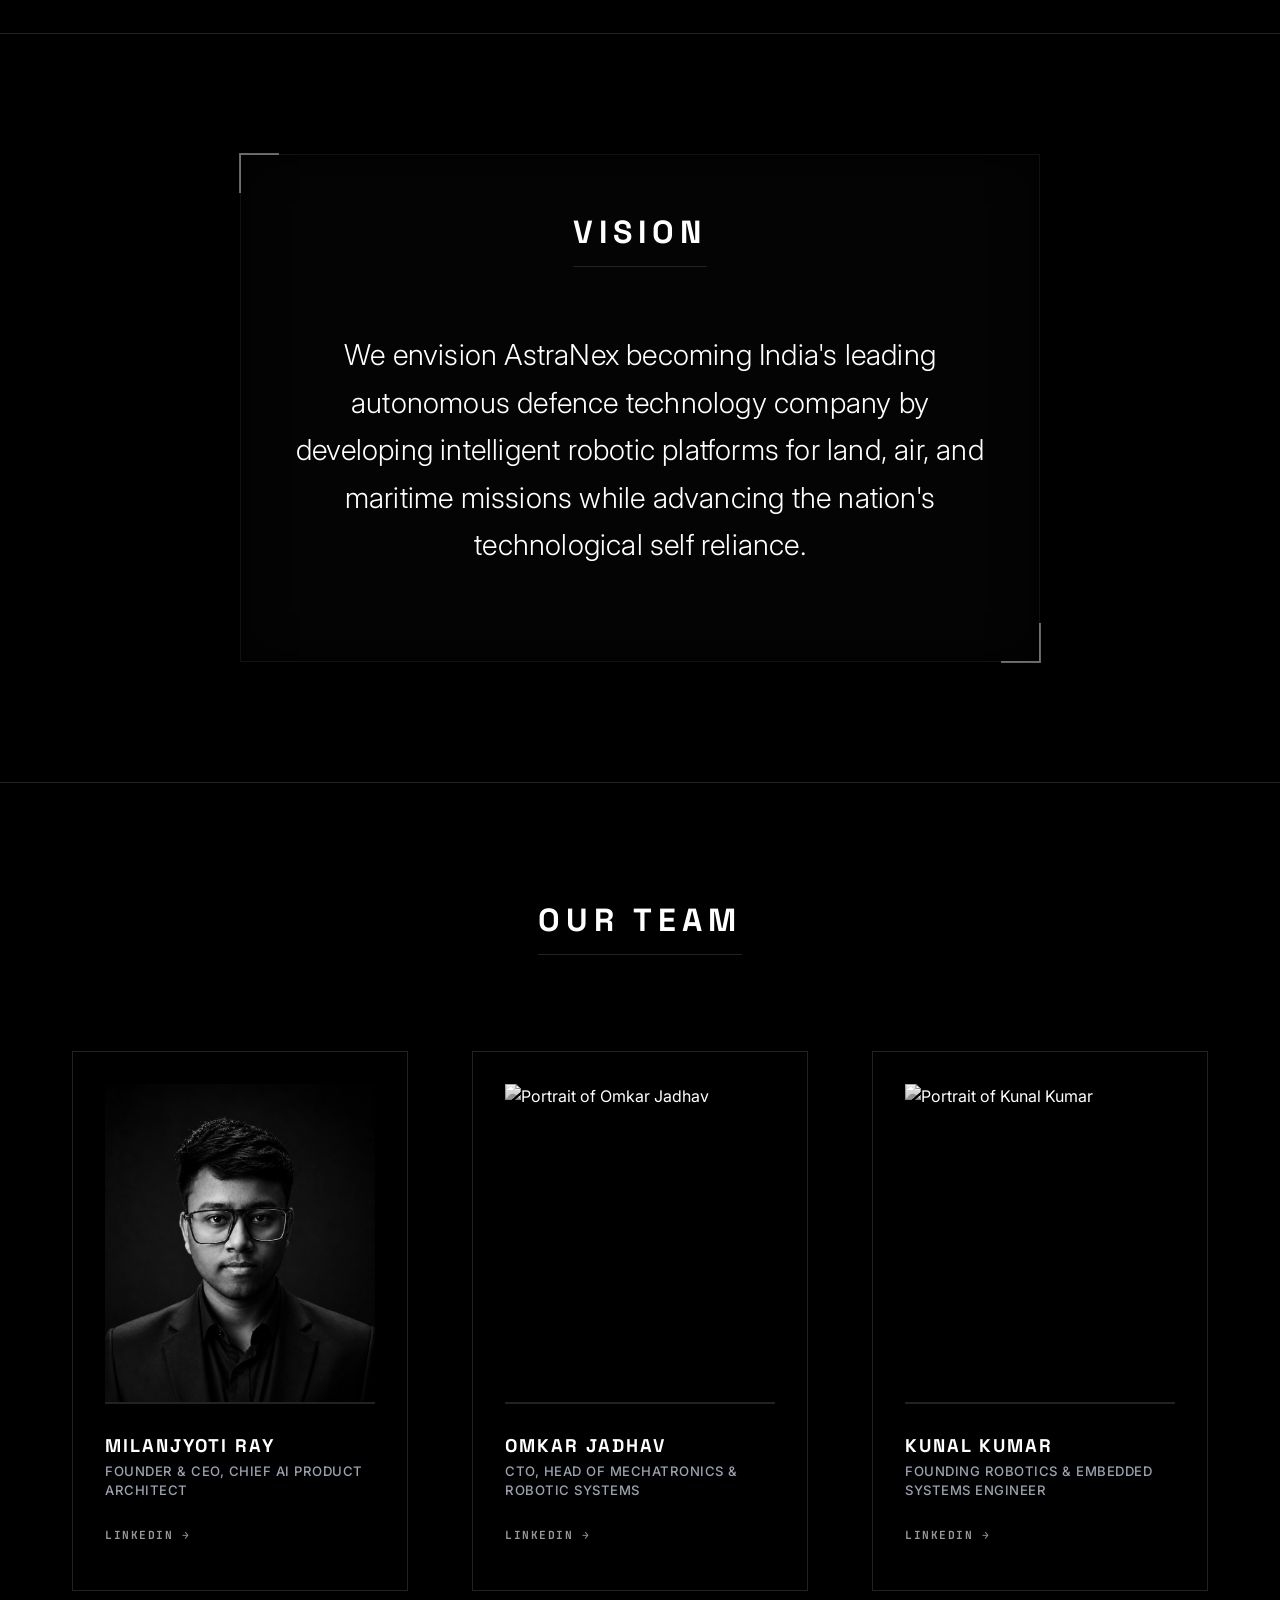
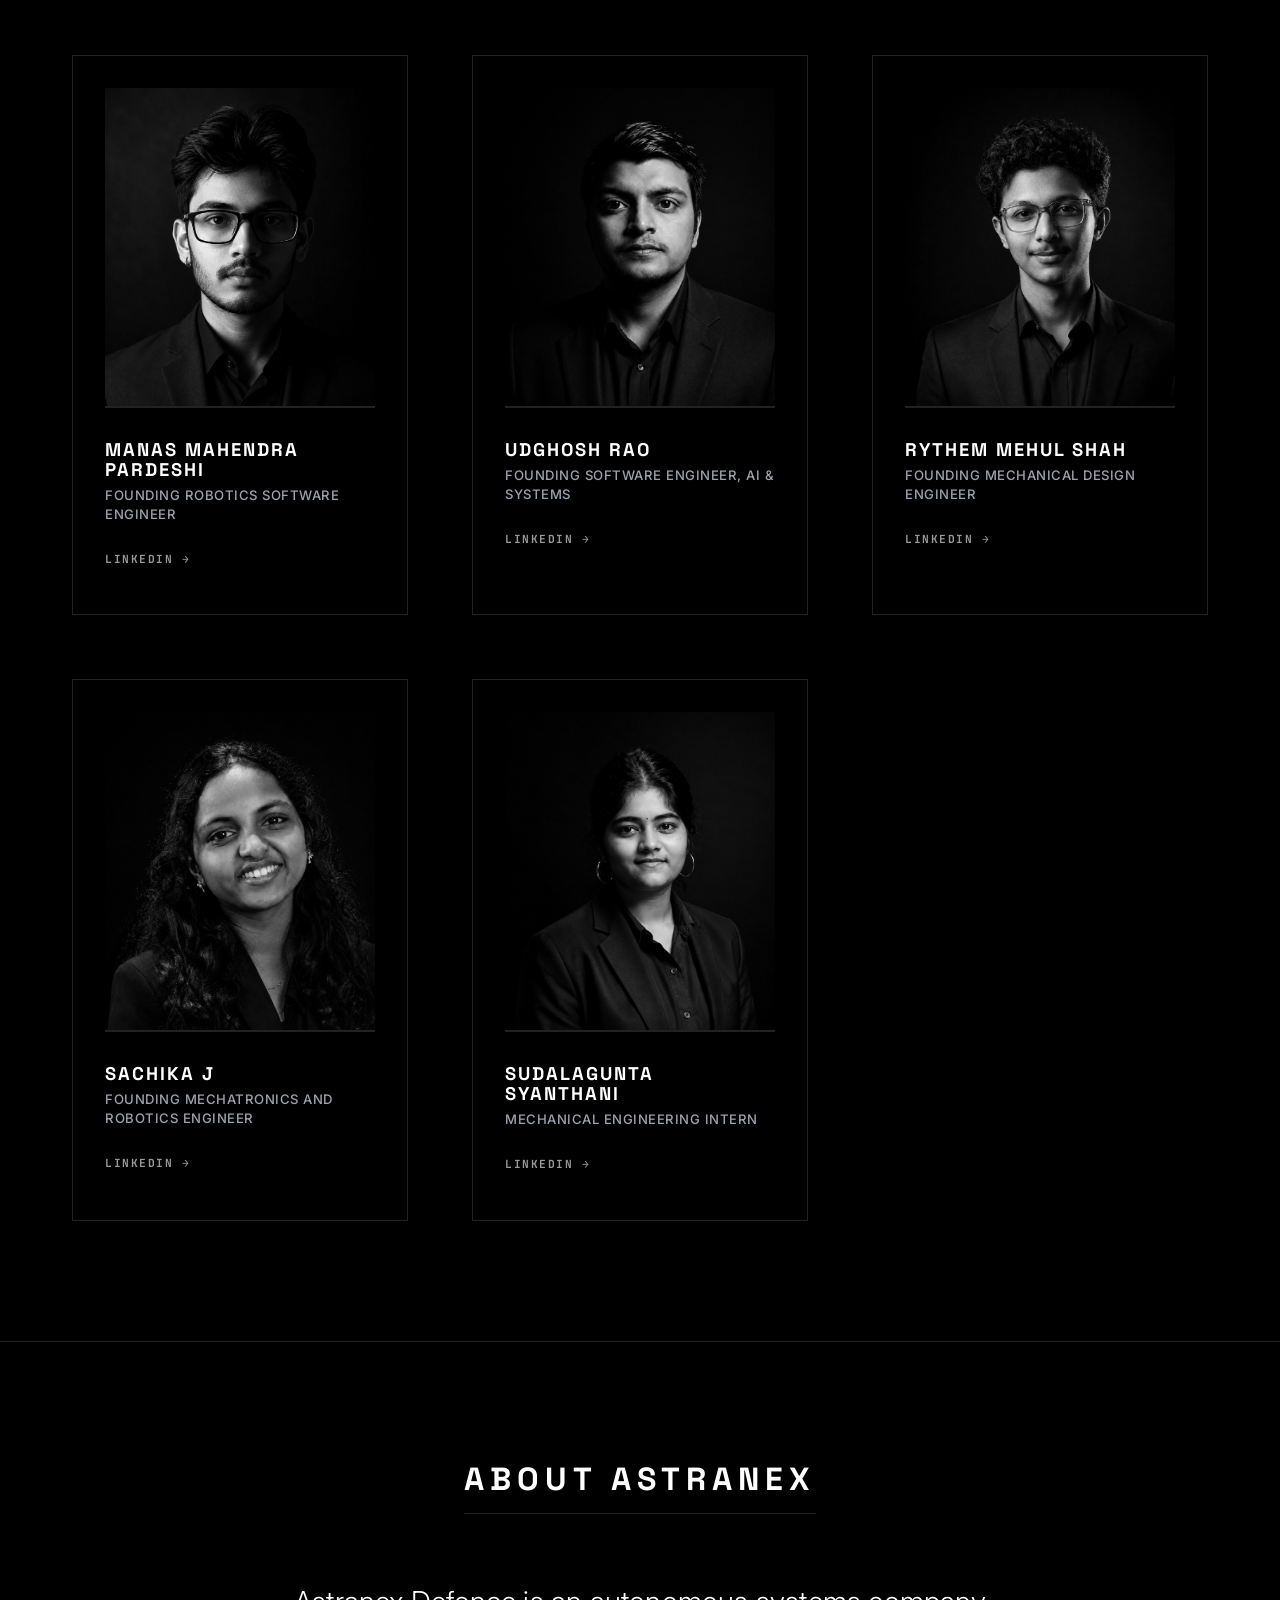
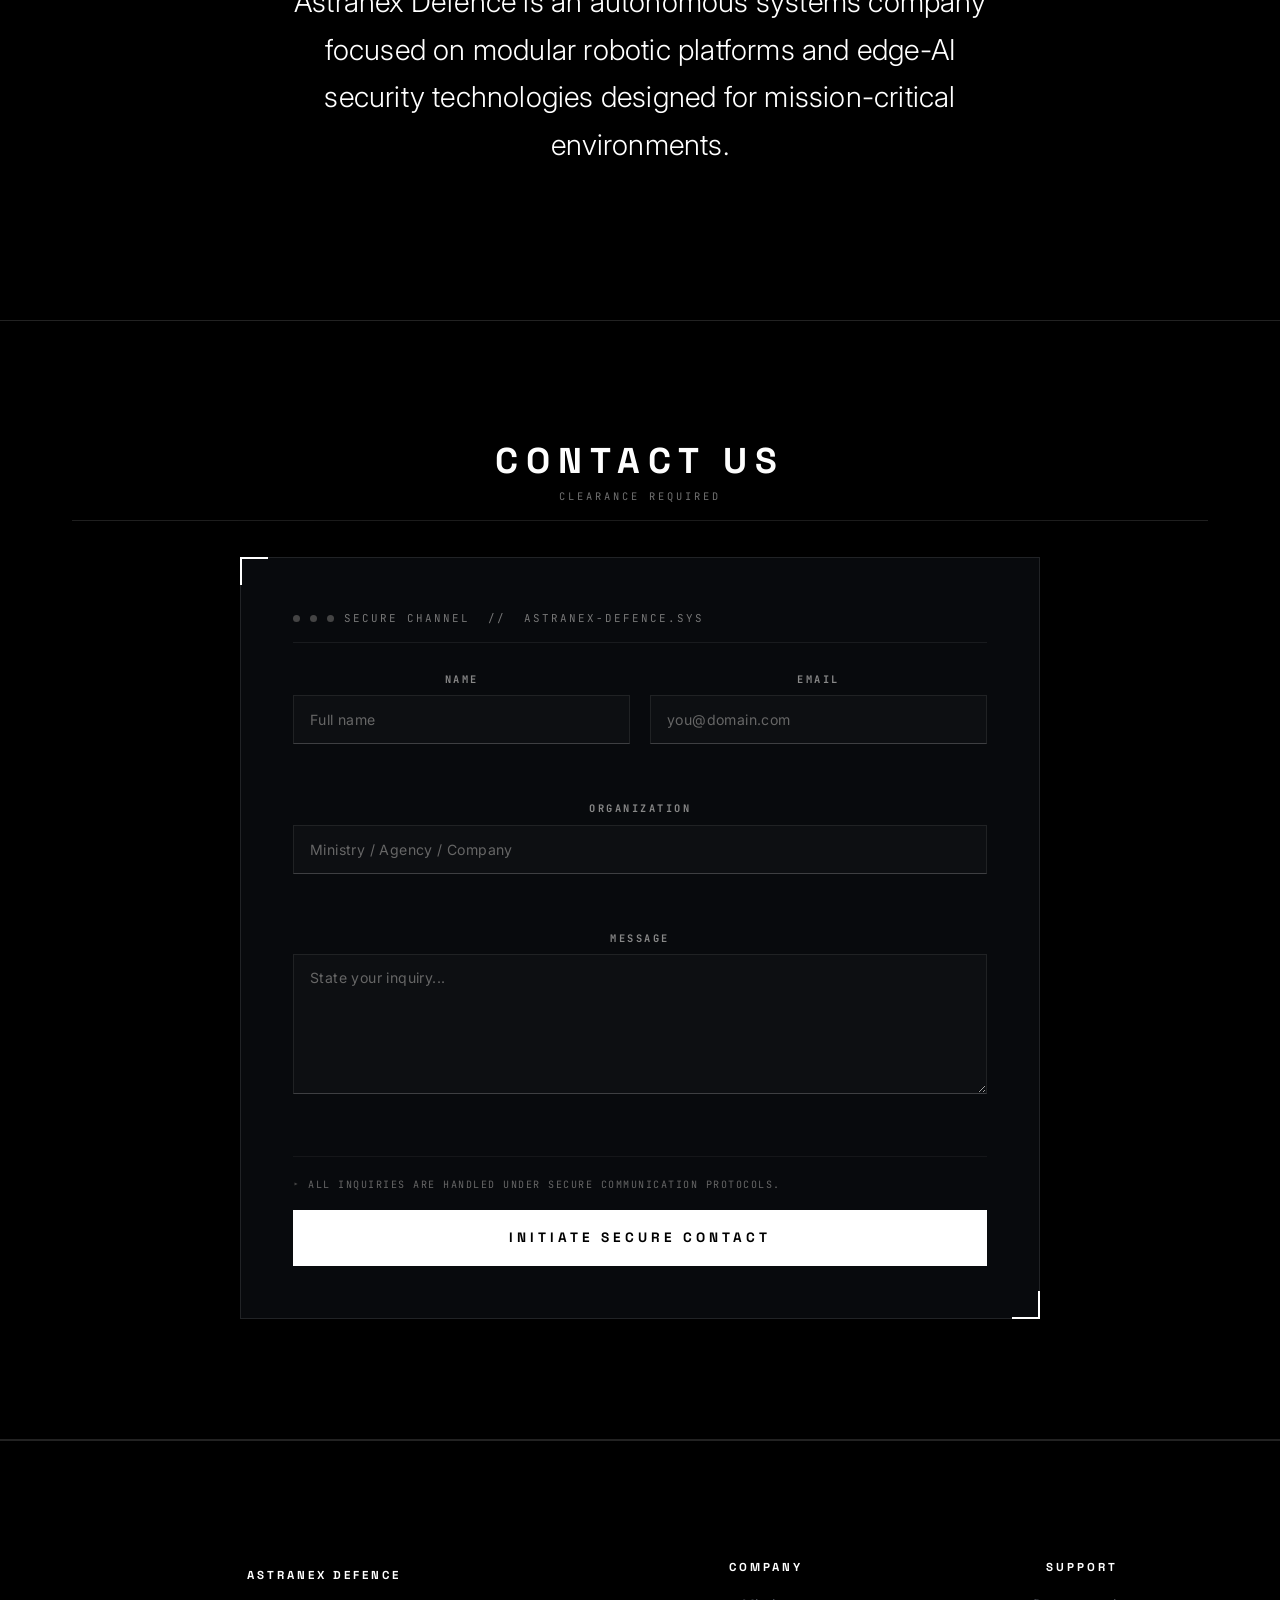
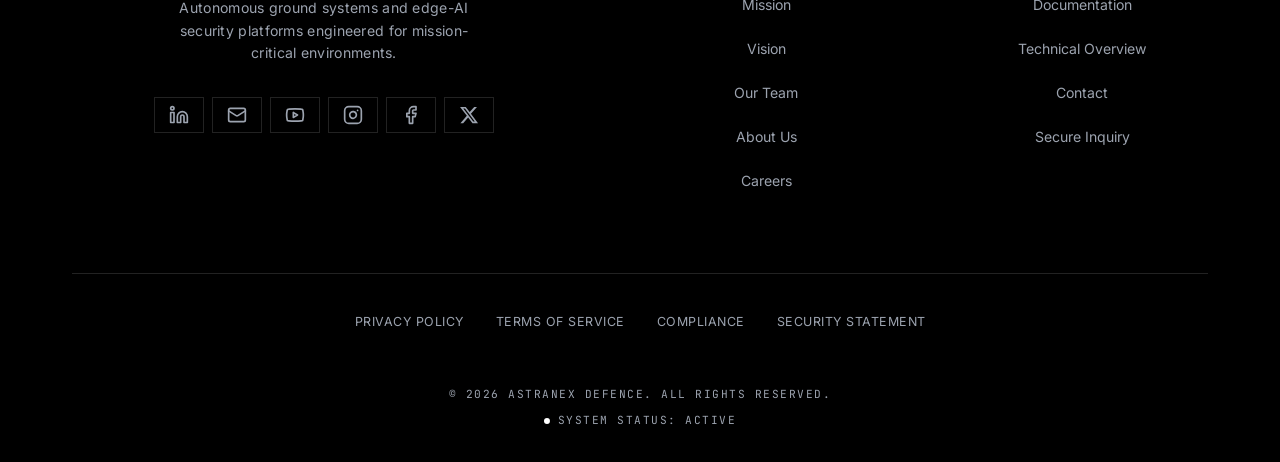
==== commit fc19f99d: "Optimize Accessibility contrast, sequential headings, image dimensions, and GPU-composited keyframes" ====
--- a/index.html
+++ b/index.html
@@ -69,7 +69,7 @@
         <!-- Brand -->
         <a href="#hero" class="brand" aria-label="Astranex Defence — return to top">
             <span class="brand-symbol" aria-hidden="true">
-                <img src="logo.png" alt="Astranex Defence logo" class="brand-logo" style="object-fit: contain;">
+                <img src="logo.png" alt="Astranex Defence logo" class="brand-logo" width="34" height="34" style="object-fit: contain;">
             </span>
             <span class="logo">ASTRANEX DEFENCE</span>
         </a>
@@ -163,7 +163,7 @@
 
                     <article class="team-member">
                         <img src="photo/Milanjyoti Ray.jpeg" alt="Portrait of Milanjyoti Ray" class="team-photo"
-                            loading="lazy">
+                            width="320" height="320" loading="lazy">
                         <div class="member-info">
                             <h3>Milanjyoti Ray</h3>
                             <div class="role">Founder &amp; CEO, Chief AI Product Architect</div>
@@ -176,7 +176,7 @@
 
                     <article class="team-member">
                         <img src="photo/Omkar Jadhav.jpeg" alt="Portrait of Omkar Jadhav" class="team-photo"
-                            loading="lazy">
+                            width="320" height="320" loading="lazy">
                         <div class="member-info">
                             <h3>Omkar Jadhav</h3>
                             <div class="role">CTO, Head of Mechatronics &amp; Robotic Systems</div>
@@ -190,7 +190,7 @@
 
                     <article class="team-member">
                         <img src="photo/Kunal kumar.jpeg" alt="Portrait of Kunal Kumar" class="team-photo"
-                            loading="lazy">
+                            width="320" height="320" loading="lazy">
                         <div class="member-info">
                             <h3>Kunal Kumar</h3>
                             <div class="role">Founding Robotics &amp; Embedded Systems Engineer</div>
@@ -204,7 +204,7 @@
 
                     <article class="team-member">
                         <img src="photo/Manas Mahendra Pardeshi.jpeg" alt="Portrait of Manas Mahendra Pardeshi" class="team-photo"
-                            loading="lazy">
+                            width="320" height="320" loading="lazy">
                         <div class="member-info">
                             <h3>Manas Mahendra Pardeshi</h3>
                             <div class="role">Founding Robotics Software Engineer</div>
@@ -218,7 +218,7 @@
 
                     <article class="team-member">
                         <img src="photo/Udghosh Rao.jpeg" alt="Portrait of Udghosh Rao" class="team-photo"
-                            loading="lazy">
+                            width="320" height="320" loading="lazy">
                         <div class="member-info">
                             <h3>Udghosh Rao</h3>
                             <div class="role">Founding Software Engineer, AI &amp; Systems</div>
@@ -231,7 +231,7 @@
 
                     <article class="team-member">
                         <img src="photo/Rythem Mehul Shah.jpeg" alt="Portrait of Rythem Mehul Shah" class="team-photo"
-                            loading="lazy">
+                            width="320" height="320" loading="lazy">
                         <div class="member-info">
                             <h3>Rythem Mehul Shah</h3>
                             <div class="role">Founding Mechanical Design Engineer</div>
@@ -244,7 +244,7 @@
 
                     <article class="team-member">
                         <img src="photo/Sachika J.jpeg" alt="Portrait of Sachika J" class="team-photo"
-                            loading="lazy">
+                            width="320" height="320" loading="lazy">
                         <div class="member-info">
                             <h3>Sachika J</h3>
                             <div class="role">Founding Mechatronics and Robotics Engineer</div>
@@ -257,7 +257,7 @@
 
                     <article class="team-member">
                         <img src="photo/Sudalagunta Syanthani.jpeg" alt="Portrait of Sudalagunta Syanthani" class="team-photo"
-                            loading="lazy">
+                            width="320" height="320" loading="lazy">
                         <div class="member-info">
                             <h3>Sudalagunta Syanthani</h3>
                             <div class="role">Mechanical Engineering Intern</div>
@@ -347,7 +347,7 @@
 
                 <!-- Brand column -->
                 <div class="footer-col brand-col">
-                    <h4 class="footer-heading brand">ASTRANEX DEFENCE</h4>
+                    <h3 class="footer-heading brand">ASTRANEX DEFENCE</h3>
                     <p class="footer-desc">Autonomous ground systems and edge-AI security platforms engineered for
                         mission-critical environments.</p>
                     <nav class="social-links" aria-label="Social media links">
@@ -371,7 +371,7 @@
 
                 <!-- Company links -->
                 <div class="footer-col">
-                    <h4 class="footer-heading">COMPANY</h4>
+                    <h3 class="footer-heading">COMPANY</h3>
                     <ul class="footer-nav">
                         <li><a href="#mission">Mission</a></li>
                         <li><a href="#vision">Vision</a></li>
@@ -383,7 +383,7 @@
 
                 <!-- Support links -->
                 <div class="footer-col">
-                    <h4 class="footer-heading">SUPPORT</h4>
+                    <h3 class="footer-heading">SUPPORT</h3>
                     <ul class="footer-nav">
                         <li><a href="#contact">Documentation</a></li>
                         <li><a href="#contact">Technical Overview</a></li>
@@ -420,7 +420,7 @@
         <div class="team-modal-container">
             <button class="team-modal-close" aria-label="Close modal">&times;</button>
             <div class="team-modal-body">
-                <img src="" alt="" class="team-modal-photo" id="modal-photo">
+                <img src="" alt="" class="team-modal-photo" id="modal-photo" width="320" height="320">
                 <div class="team-modal-info">
                     <h3 class="team-modal-name" id="modal-name"></h3>
                     <div class="team-modal-role" id="modal-role"></div>
--- a/styles.css
+++ b/styles.css
@@ -11,8 +11,8 @@
   --bg-color: #000000;
   --bg-surface: #080a0d;
   --text-primary: #ffffff;
-  --text-secondary: #888888;
-  --text-tertiary: #444444;
+  --text-secondary: #9ca3af;
+  --text-tertiary: #9ca3af;
   --accent-color: #ffffff;
   --border-color: #222222;
   --border-light: rgba(255, 255, 255, 0.1);
@@ -1375,7 +1375,7 @@
 }
 
 .footer-legal a {
-  color: var(--text-tertiary);
+  color: var(--text-secondary);
   font-size: 0.78rem;
   text-transform: uppercase;
   letter-spacing: 0.5px;
@@ -1397,7 +1397,7 @@
   align-items: center;
   padding-top: var(--spacing-sm);
   font-size: 0.7rem;
-  color: #444;
+  color: var(--text-secondary);
   font-family: var(--font-mono);
   letter-spacing: 1.5px;
   text-transform: uppercase;
@@ -1512,10 +1512,10 @@
 }
 
 @keyframes streamShoot {
-  0% { transform: translateY(-15px); opacity: 0; height: 15px; }
-  10% { opacity: 1; height: 35px; }
-  60% { transform: translateY(90px); opacity: 1; height: 8px; }
-  75%, 100% { transform: translateY(95px); opacity: 0; }
+  0% { transform: translateY(-15px) scaleY(1); opacity: 0; }
+  10% { opacity: 1; transform: translateY(0px) scaleY(2); }
+  60% { transform: translateY(90px) scaleY(0.7); opacity: 1; }
+  75%, 100% { transform: translateY(95px) scaleY(0.5); opacity: 0; }
 }
 
 @keyframes targetPulse {
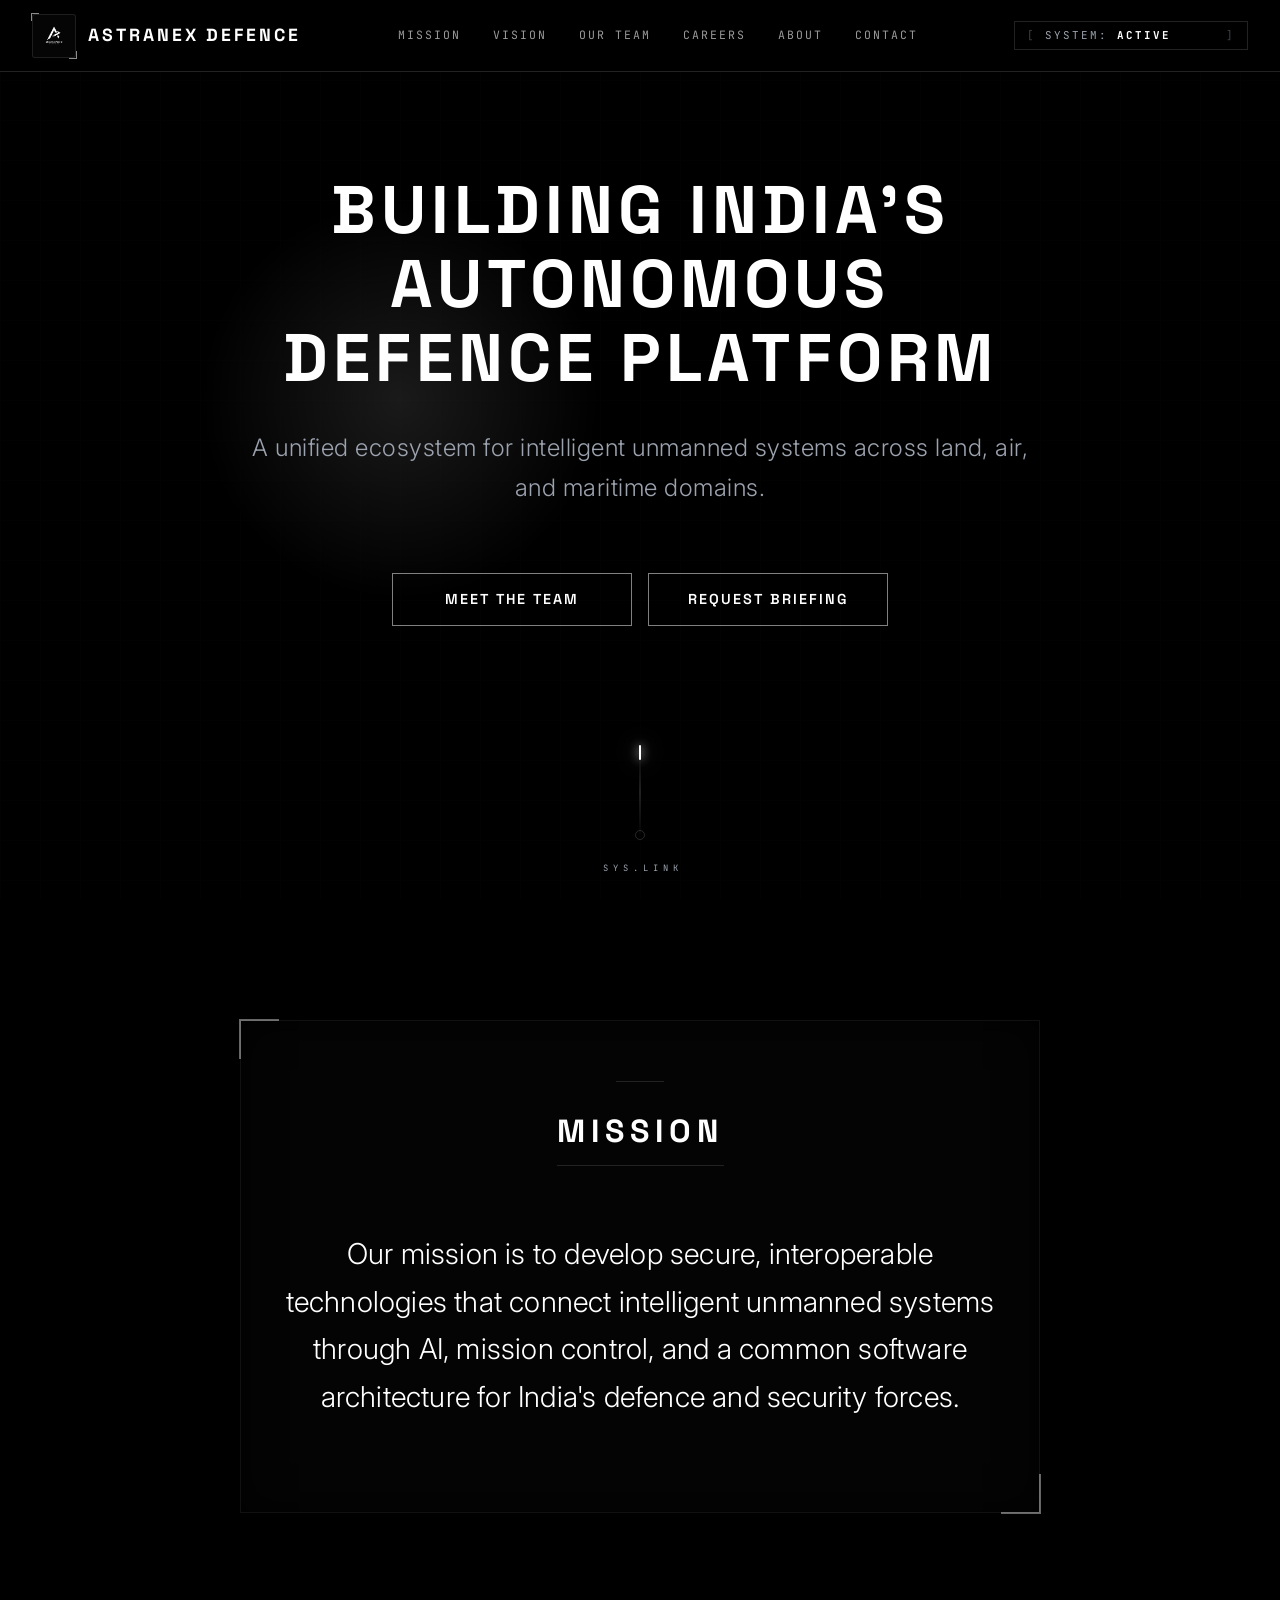
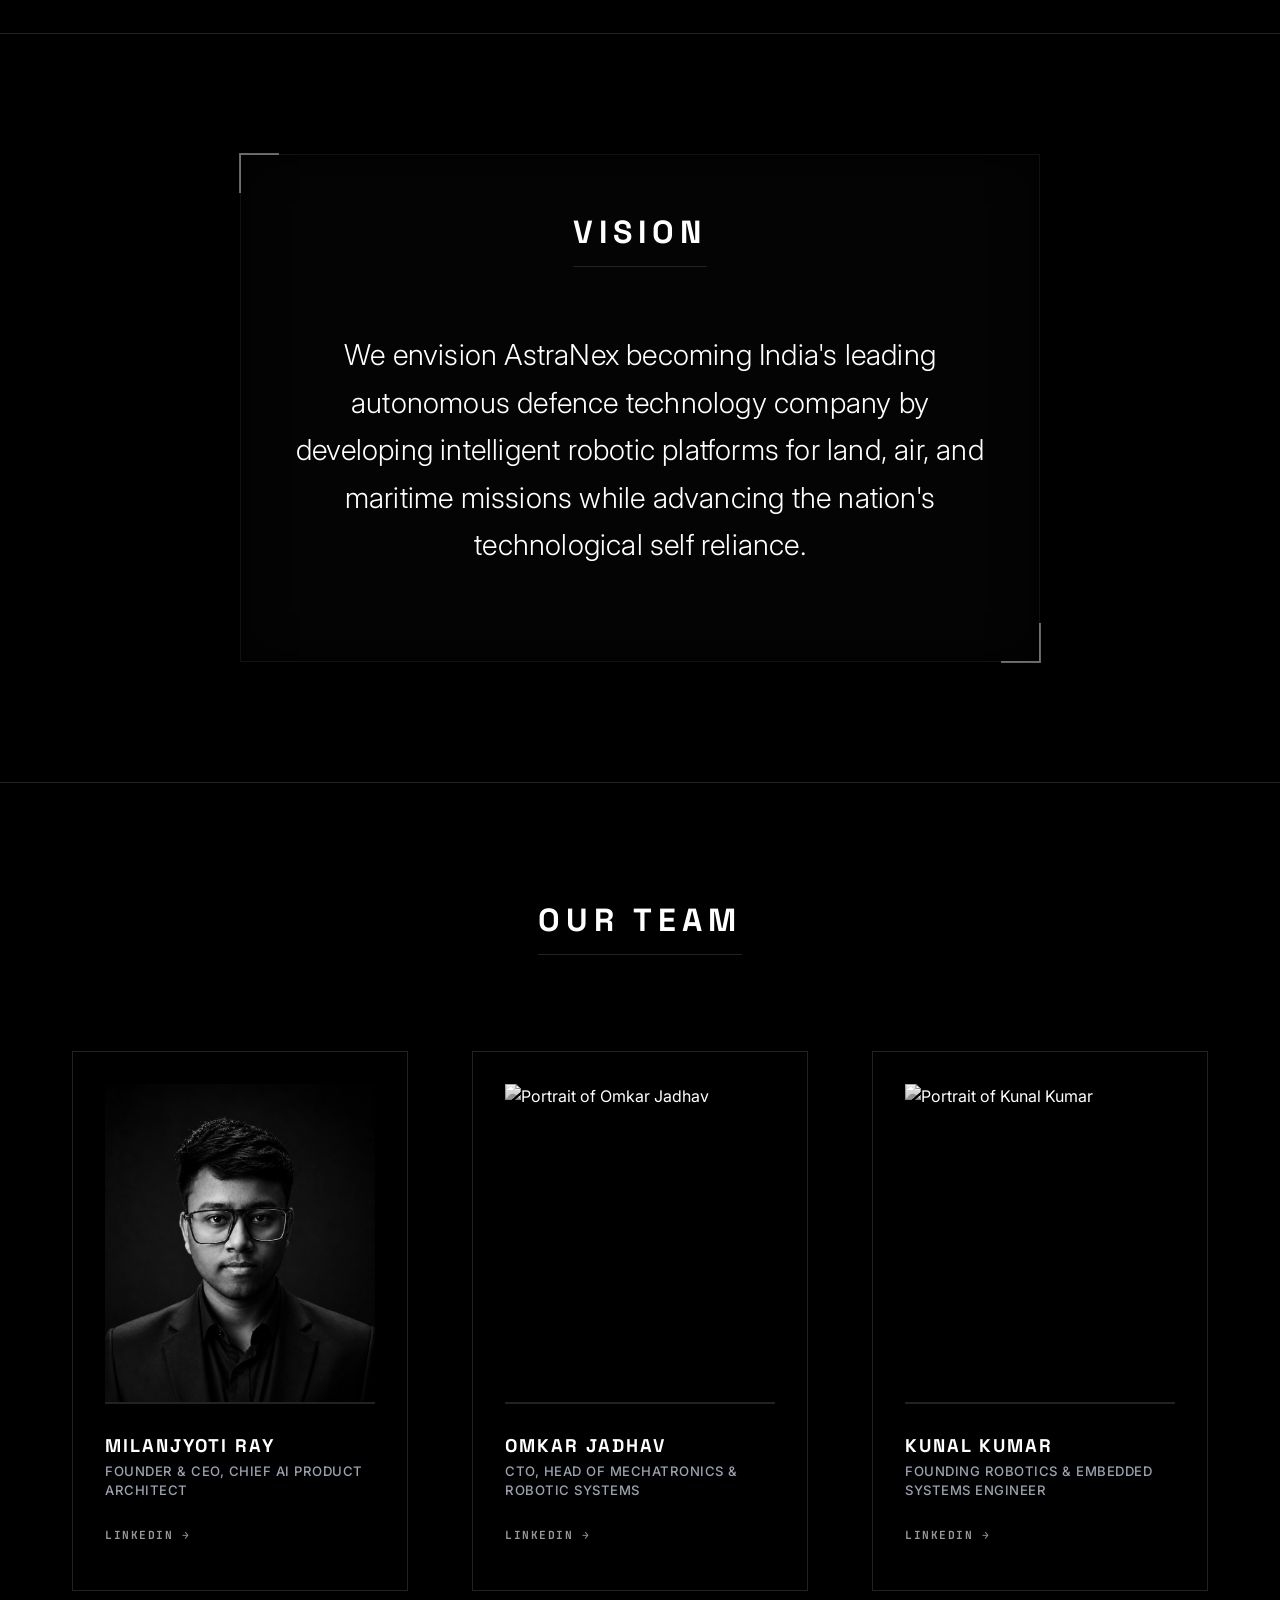
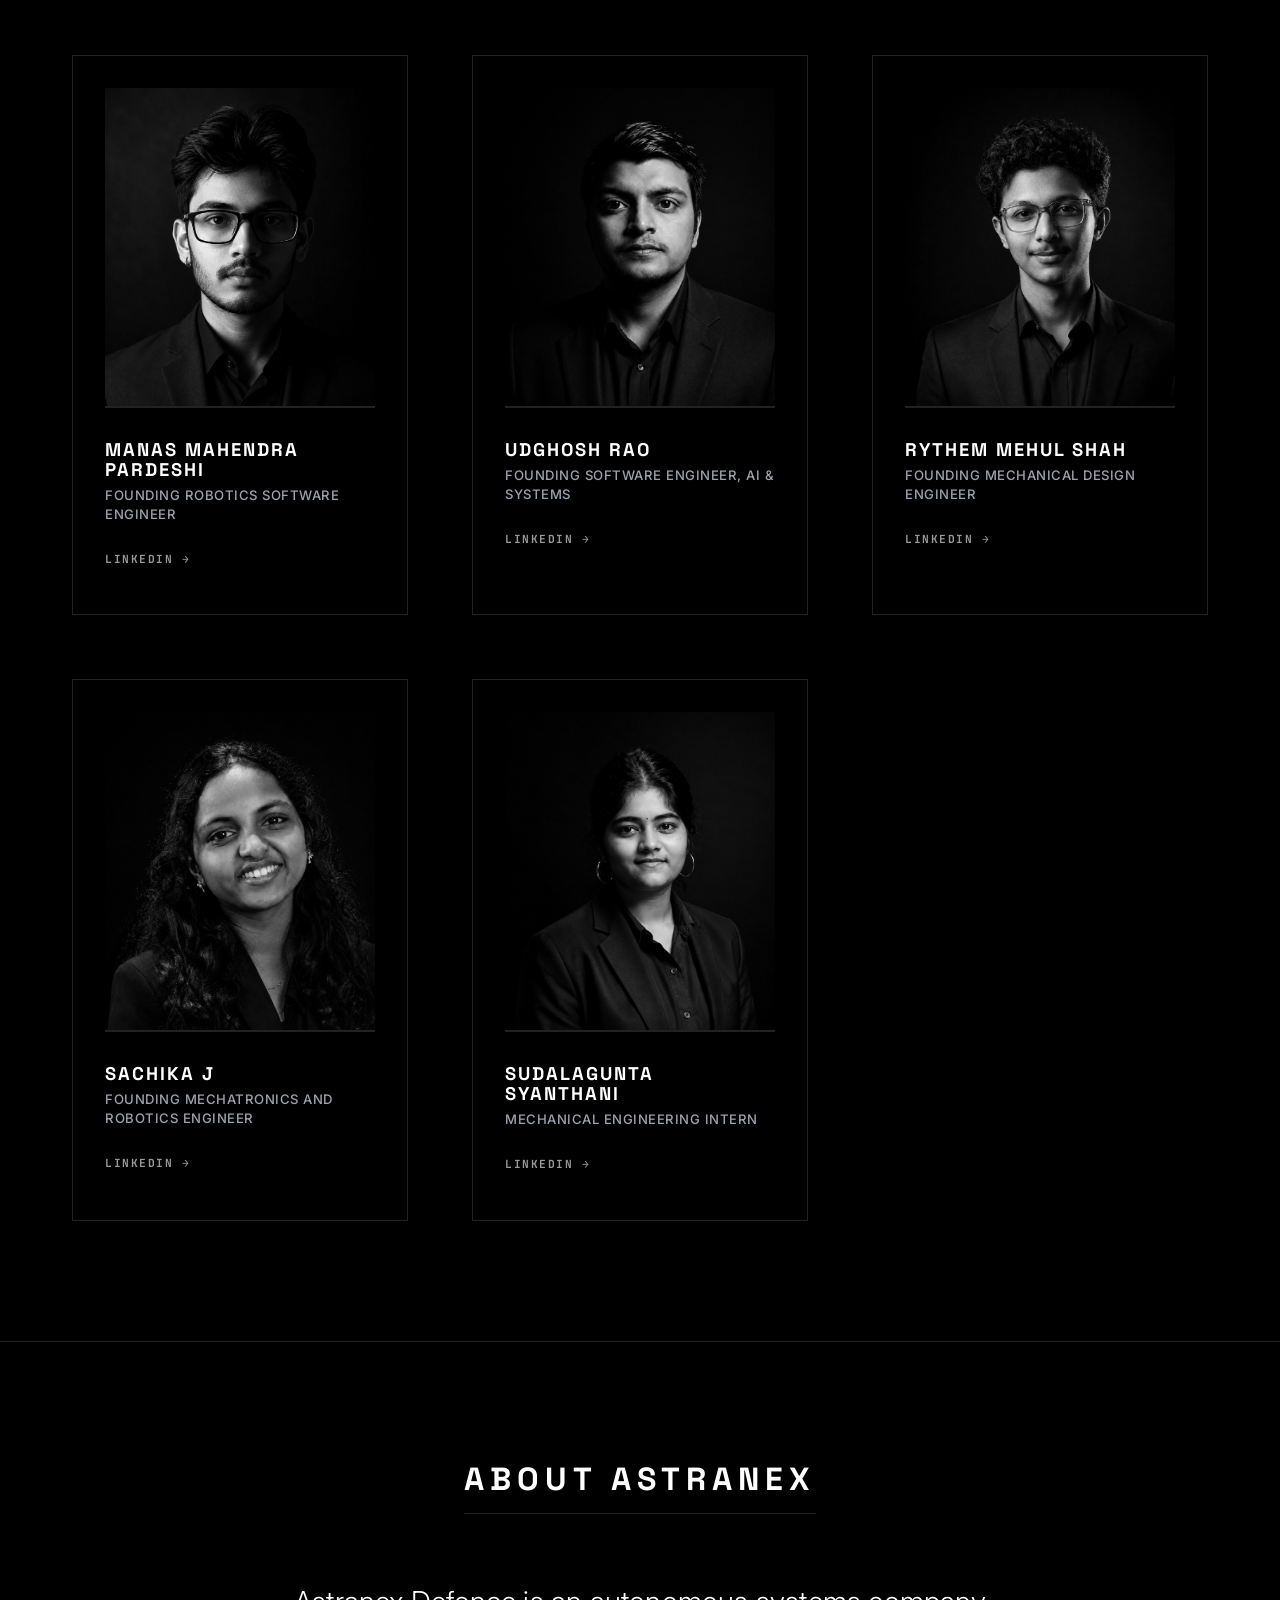
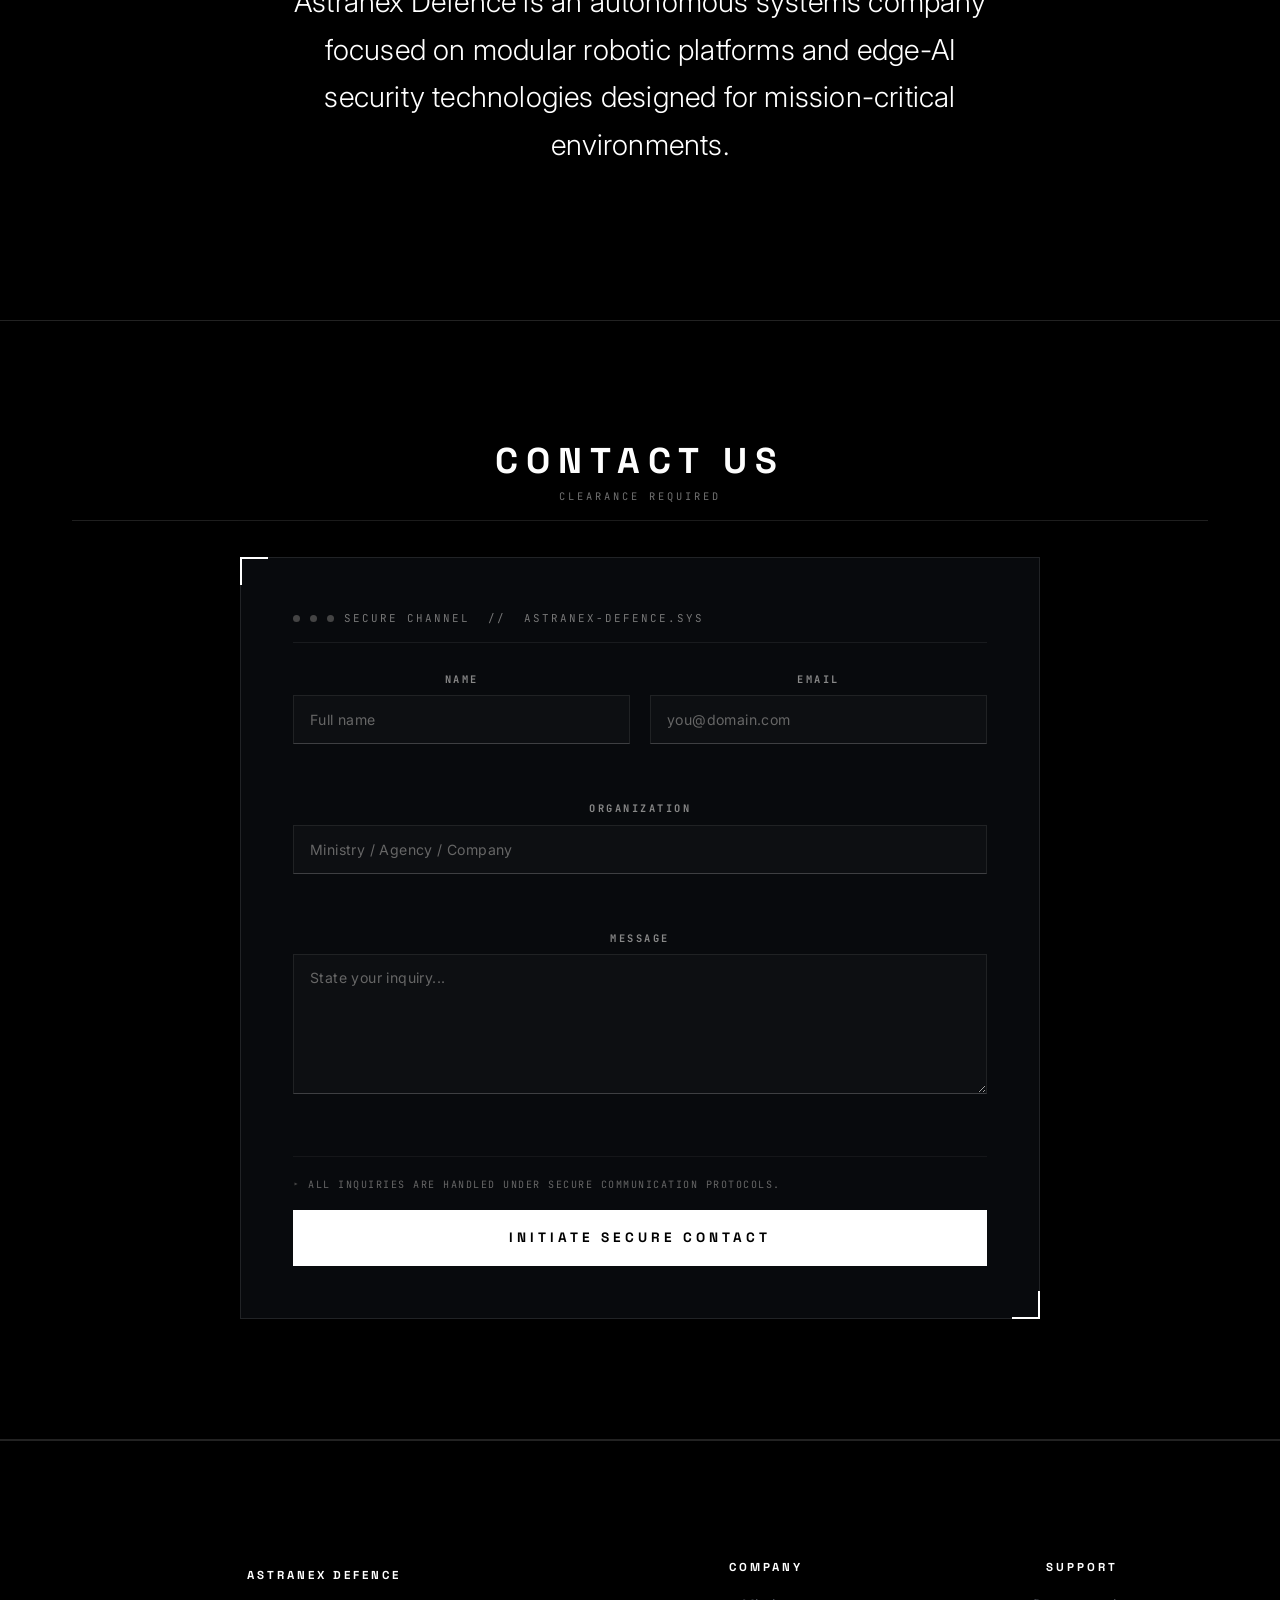
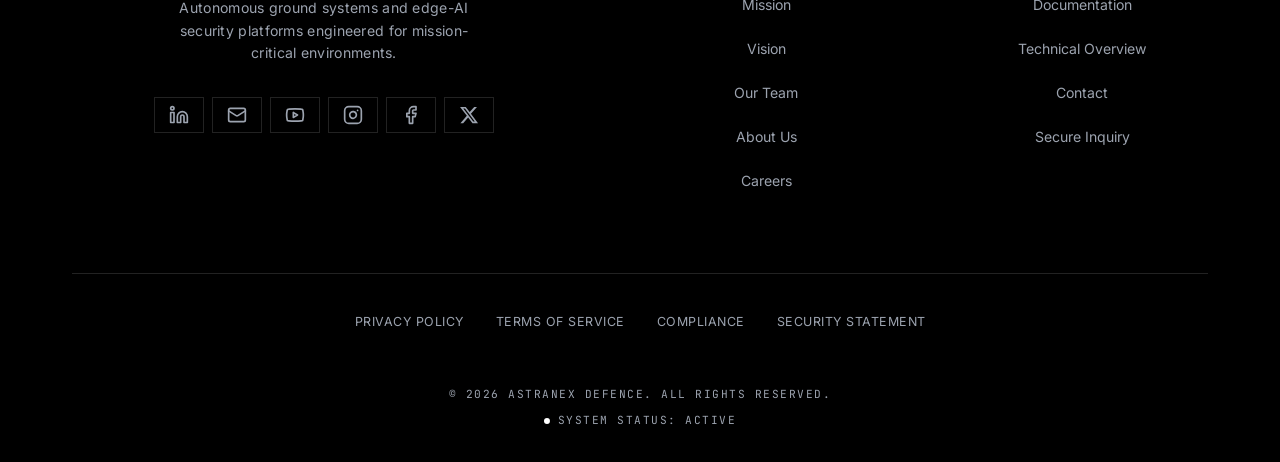
==== commit f3b07a3c: "Remove restrictive width/height constraints and optimize brand logo size inside HUD bracket box" ====
--- a/index.html
+++ b/index.html
@@ -69,7 +69,7 @@
         <!-- Brand -->
         <a href="#hero" class="brand" aria-label="Astranex Defence — return to top">
             <span class="brand-symbol" aria-hidden="true">
-                <img src="logo.png" alt="Astranex Defence logo" class="brand-logo" width="34" height="34" style="object-fit: contain;">
+                <img src="logo.png" alt="Astranex Defence logo" class="brand-logo">
             </span>
             <span class="logo">ASTRANEX DEFENCE</span>
         </a>
--- a/styles.css
+++ b/styles.css
@@ -301,7 +301,7 @@
   background: #050505;
   border-radius: 3px;
   position: relative;
-  padding: 4px;
+  padding: 3px;
   transition: all 0.4s cubic-bezier(0.165, 0.84, 0.44, 1);
   flex-shrink: 0;
 }
@@ -345,8 +345,8 @@
 .brand-logo {
   width: 100%;
   height: 100%;
-  object-fit: cover;
-  filter: grayscale(100%) brightness(1.1);
+  object-fit: contain;
+  filter: grayscale(100%) brightness(1.15);
   image-rendering: -webkit-optimize-contrast;
 }
 
